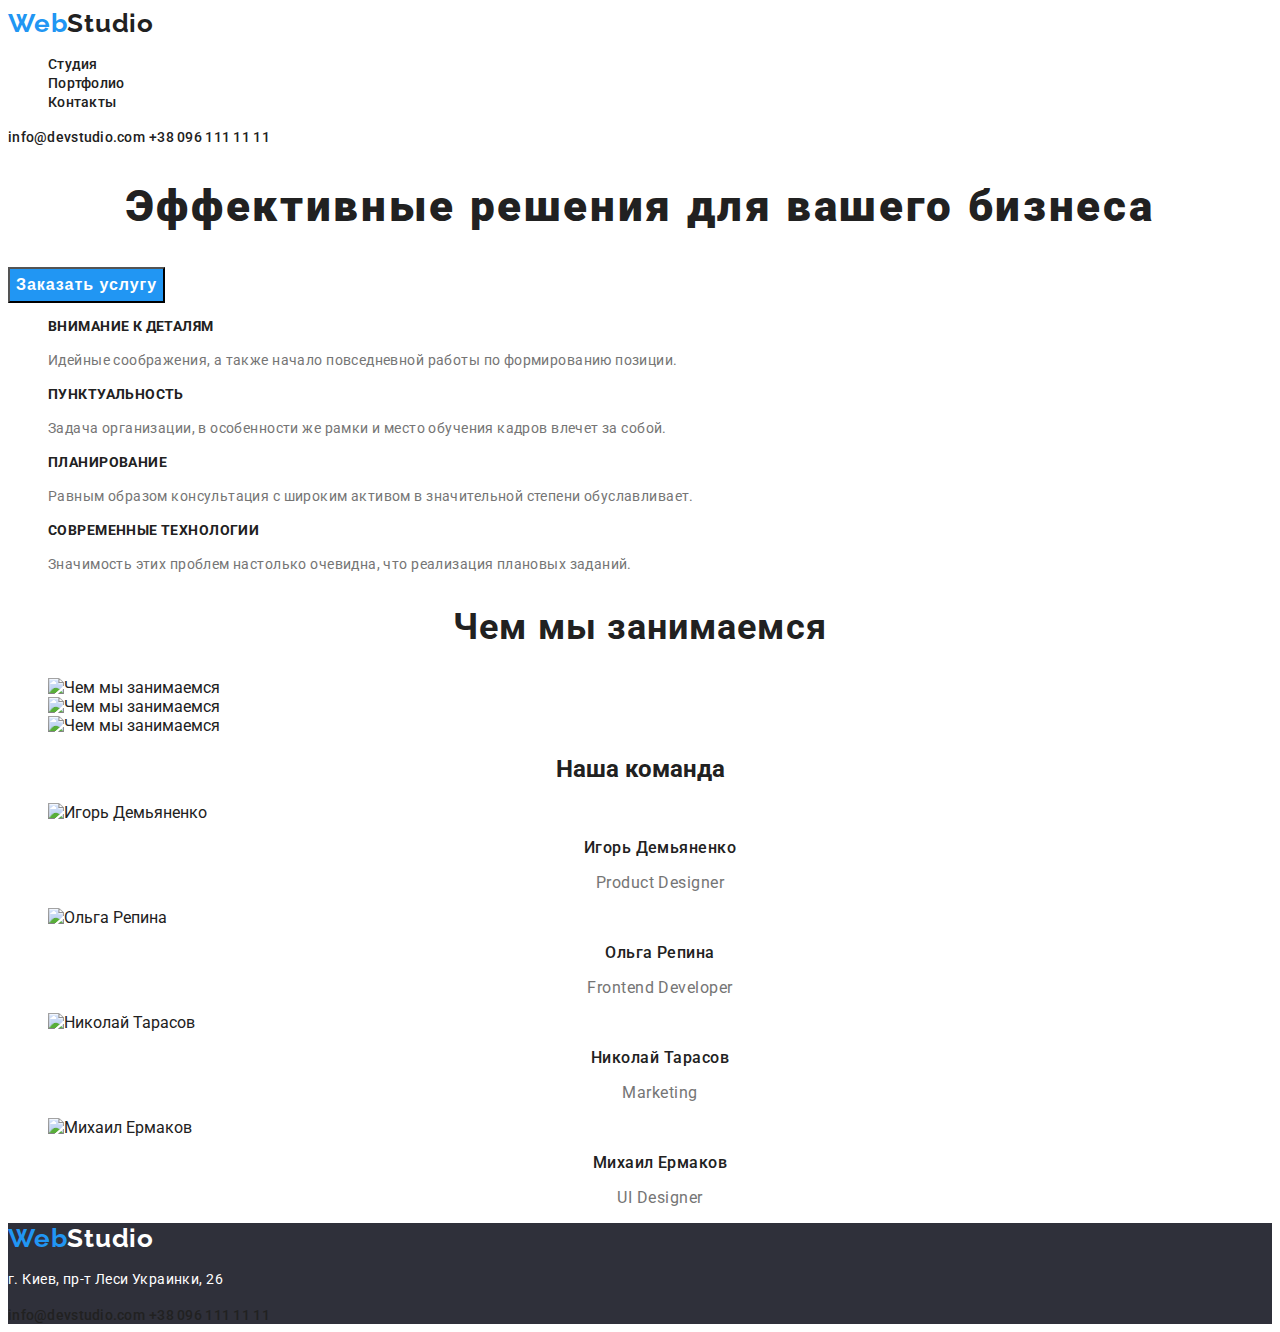
==== index.html @ be6f27e7 "Add CSS for index.html" ====
<!DOCTYPE html>
<html lang="ru">
  <head>
    <meta charset="UTF-8" />
    <meta http-equiv="X-UA-Compatible" content="IE=edge" />
    <meta name="viewport" content="width=device-width, initial-scale=1.0" />
    <link
      href="https://fonts.googleapis.com/css2?family=Raleway:wght@700&family=Roboto:wght@400;500;700;900&display=swap"
      rel="stylesheet"
    />
    <link rel="stylesheet" href="./css/common.css" />
    <link rel="stylesheet" href="./css/main.css" />

    <title>Web Studio</title>
  </head>
  <body>
    <header class="top">
      <a href="#" class="logo"
        ><span class="logo-span">Web</span
        ><span class="logo-span-black">Studio</span>
      </a>
      <nav class="menu">
        <ul class="menu-list">
          <li class="menu-item">
            <a href="#" class="menu-link">Студия</a>
          </li>
          <li class="menu-item">
            <a href="portfolio.html" class="menu-link">Портфолио</a>
          </li>
          <li class="menu-item">
            <a href="#" class="menu-link">Контакты</a>
          </li>
        </ul>
      </nav>
      <div class="contact">
        <a href="mailto:info@devstudio.com" class="contact-link"
          >info@devstudio.com</a
        >
        <a href="tel:+380961111111" class="contact-link">+38 096 111 11 11</a>
      </div>
    </header>

    <main>
      <section class="heading">
        <h1 class="heading-title">Эффективные решения для вашего бизнеса</h1>
        <button type="button" class="button-active">Заказать услугу</button>
      </section>

      <section class="content">
        <ul class="content-list">
          <li class="content-item">
            <h3 class="content-text">Внимание к деталям</h3>
            <p class="content-description">
              Идейные соображения, а также начало повседневной работы по
              формированию позиции.
            </p>
          </li>
          <li class="content-item">
            <h3 class="content-text">Пунктуальность</h3>
            <p class="content-description">
              Задача организации, в особенности же рамки и место обучения кадров
              влечет за собой.
            </p>
          </li>
          <li class="content-item">
            <h3 class="content-text">Планирование</h3>
            <p class="content-description">
              Равным образом консультация с широким активом в значительной
              степени обуславливает.
            </p>
          </li>
          <li class="content-item">
            <h3 class="content-text">Современные технологии</h3>
            <p class="content-description">
              Значимость этих проблем настолько очевидна, что реализация
              плановых заданий.
            </p>
          </li>
        </ul>
      </section>

      <section class="gallery">
        <h2 class="gallery-title">Чем мы занимаемся</h2>
        <ul class="gallery-list">
          <li class="gallery-item">
            <img src="./images/img.jpg" alt="Чем мы занимаемся" width="370" />
          </li>
          <li class="gallery-item">
            <img src="./images/box2.jpg" alt="Чем мы занимаемся" width="370" />
          </li>
          <li class="gallery-item">
            <img src="./images/box3.jpg" alt="Чем мы занимаемся" width="370" />
          </li>
        </ul>
      </section>

      <section class="team">
        <h2 class="team-title">Наша команда</h2>
        <ul class="team-list">
          <li class="team-item">
            <img
              src="./images/team-card-1.jpg"
              alt="Игорь Демьяненко"
              width="270"
            />
            <h3 class="team-name">Игорь Демьяненко</h3>
            <p class="team-description">Product Designer</p>
          </li>
          <li>
            <img
              src="./images/team-card-2.jpg"
              alt="Ольга Репина"
              width="270"
            />

            <h3 class="team-name">Ольга Репина</h3>
            <p class="team-description">Frontend Developer</p>
          </li>
          <li>
            <img
              src="./images/team-card-3.jpg"
              alt="Николай Тарасов"
              width="270"
            />

            <h3 class="team-name">Николай Тарасов</h3>
            <p class="team-description">Marketing</p>
          </li>
          <li>
            <img
              src="./images/team-card-4.jpg"
              alt="Михаил Ермаков"
              width="270"
            />

            <h3 class="team-name">Михаил Ермаков</h3>
            <p class="team-description">UI Designer</p>
          </li>
        </ul>
      </section>
    </main>

    <footer class="bottom">
      <a href="#" class="logo"
        ><span class="logo-span">Web</span
        ><span class="logo-span-white">Studio</span></a
      >
      <address>
        <p class="bottom-text">г. Киев, пр-т Леси Украинки, 26</p>
        <a href="mailto:info@devstudio.com" class="contact-link"
          >info@devstudio.com</a
        >
        <a href="tel:+380961111111" class="contact-link">+38 096 111 11 11</a>
      </address>
    </footer>
  </body>
</html>
---- css/common.css ----
/* BASE STYLES */

:root {
  --primary-text-color: #212121;
  --secondary-text-color: #757575;
  --title-text-color: #ffffff;
  --accent-color: #2196f3;
  --primary-white-color: #ffffff;
}

body {
  background-color: var(--primary-white-color);
  color: var(--primary-text-color);
  font-family: Roboto, sans-serif;
}

/* LOGO  */

.logo {
  font-family: Raleway;
  font-weight: 700;
  font-size: 26px;
  line-height: 1.17;
  font-style: normal;
  letter-spacing: 0.03em;
  color: var(--primary-text-color);
  text-decoration: none;
}

.logo-span {
  color: var(--accent-color);
}

.logo-span-black {
  color: var(--primary-text-color);
}

.logo-span-white {
  color: var(--title-text-color);
}

/* HEADER  */

.menu-list {
  list-style: none;
}

.menu-link {
  font-weight: 500;
  font-size: 14px;
  line-height: 1.17;
  font-style: normal;
  letter-spacing: 0.02em;
  color: var(--primary-text-color);
  text-decoration: none;
}

.menu-link:hover,
.menu-link:focus {
  color: var(--accent-color);
}

.contact-link {
  color: var(--secondary-text-color);
  font-style: normal;
  font-weight: 500;
  font-size: 14px;
  line-height: 1.2;
  letter-spacing: 0.02em;
  color: var(--primary-text-color);
  text-decoration: none;
}

.contact-link:hover,
.contact-link:focus {
  color: var(--accent-color);
}

/* FOOTER  */

.bottom {
  background-color: #2f303a;
}

.bottom-text {
  color: var(--title-text-color);
  font-style: normal;
  font-size: 14px;
  line-height: 1.7;
  letter-spacing: 0.03em;
}

/* BUTTON  */

.button-active {
  color: var(--title-text-color);
  background-color: var(--accent-color);
  font-style: normal;
  font-weight: 700;
  font-size: 16px;
  line-height: 1.9;
  letter-spacing: 0.06em;
  cursor: pointer;
}
---- css/main.css ----
.heading-title {
  font-style: normal;
  font-weight: 900;
  font-size: 44px;
  line-height: 1.4;
  letter-spacing: 0.06em;
  text-align: center;
}

.content-item {
  list-style: none;
}

.content-text {
  font-style: normal;
  font-weight: 700;
  font-size: 14px;
  line-height: 1.14;
  letter-spacing: 0.03em;
  text-transform: uppercase;
}

.content-description {
  color: var(--secondary-text-color);
  font-size: 14px;
  line-height: 1.7;
  letter-spacing: 0.03em;
}

.gallery-title {
  font-style: normal;
  font-weight: 700;
  font-size: 36px;
  line-height: 1.17;
  text-align: center;
  letter-spacing: 0.03em;
}

.gallery-item {
  list-style: none;
}

.team-title {
  text-align: center;
}

.team-list {
  list-style: none;
}

.team-name {
  font-style: normal;
  font-weight: 500;
  font-size: 16px;
  line-height: 1.19;
  text-align: center;
  letter-spacing: 0.03em;
}

.team-description {
  color: var(--secondary-text-color);
  font-size: 16px;
  line-height: 1.19;
  text-align: center;
  letter-spacing: 0.03em;
}
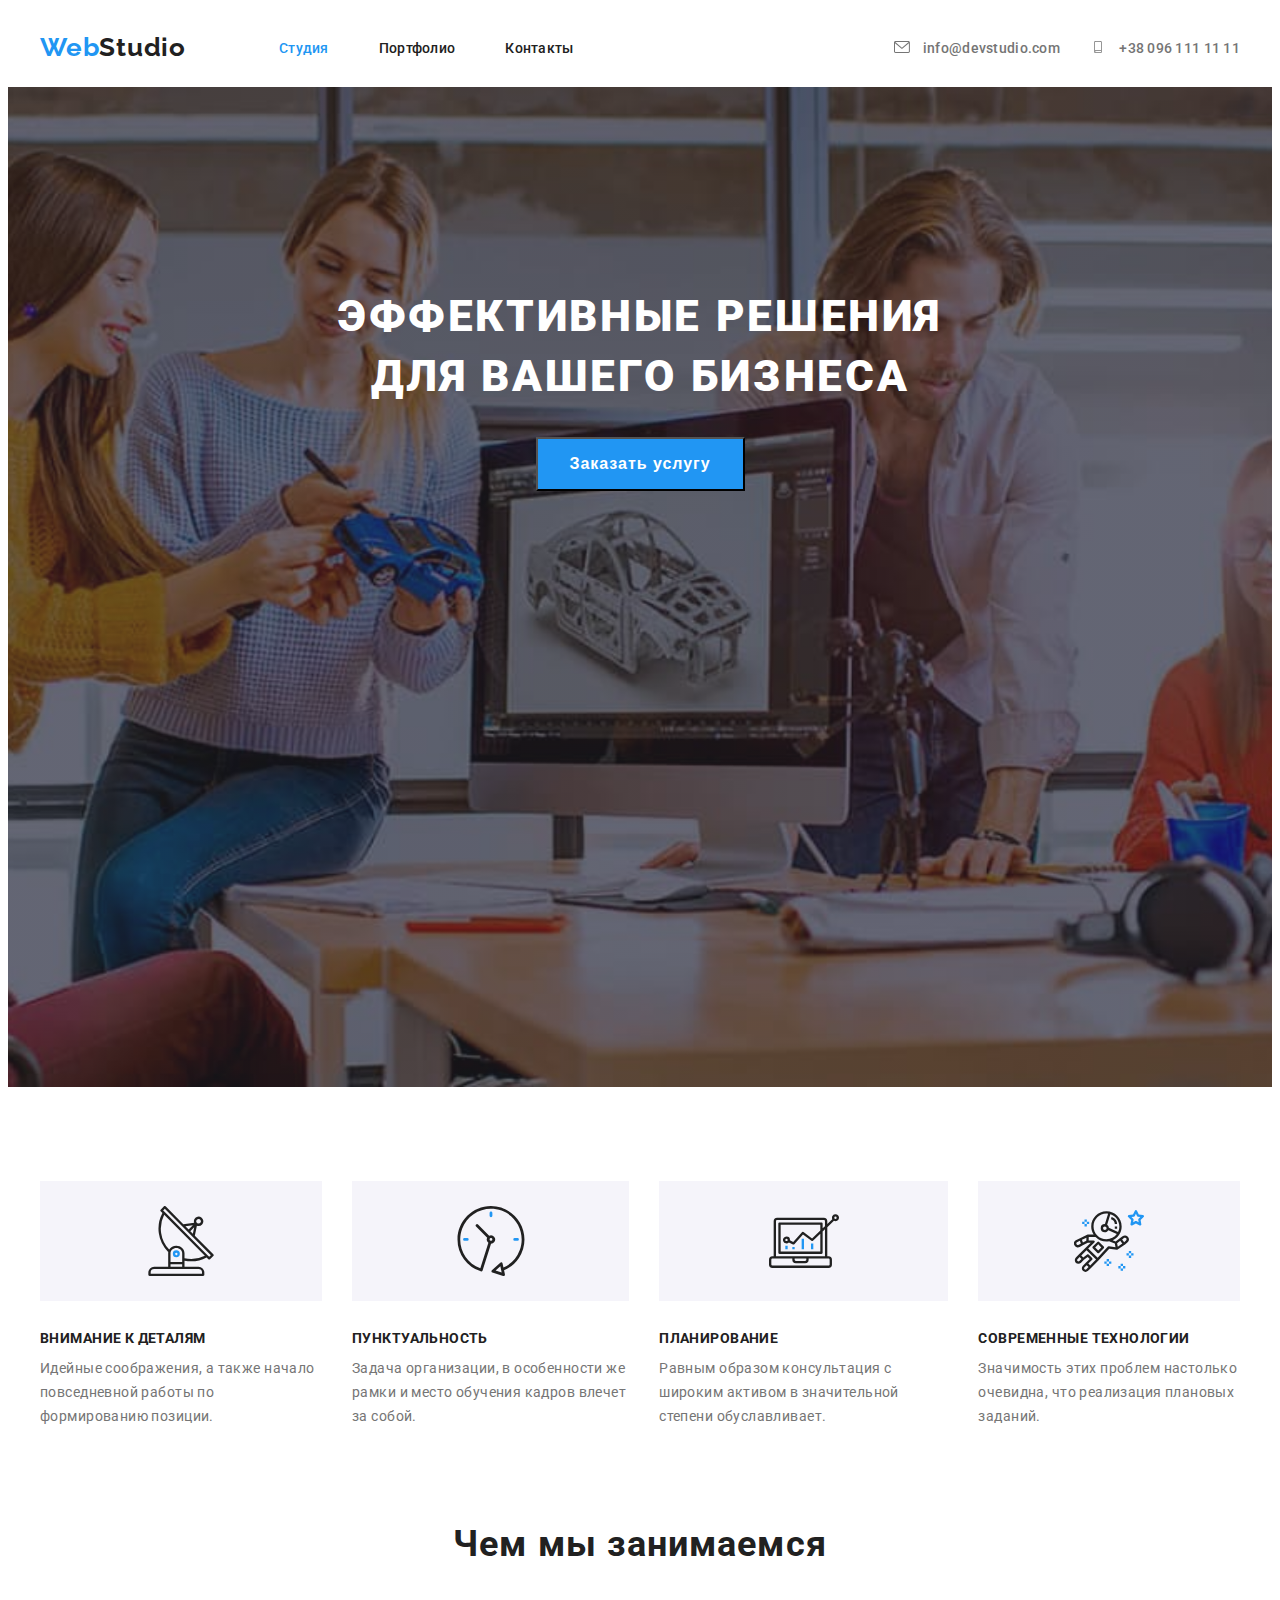
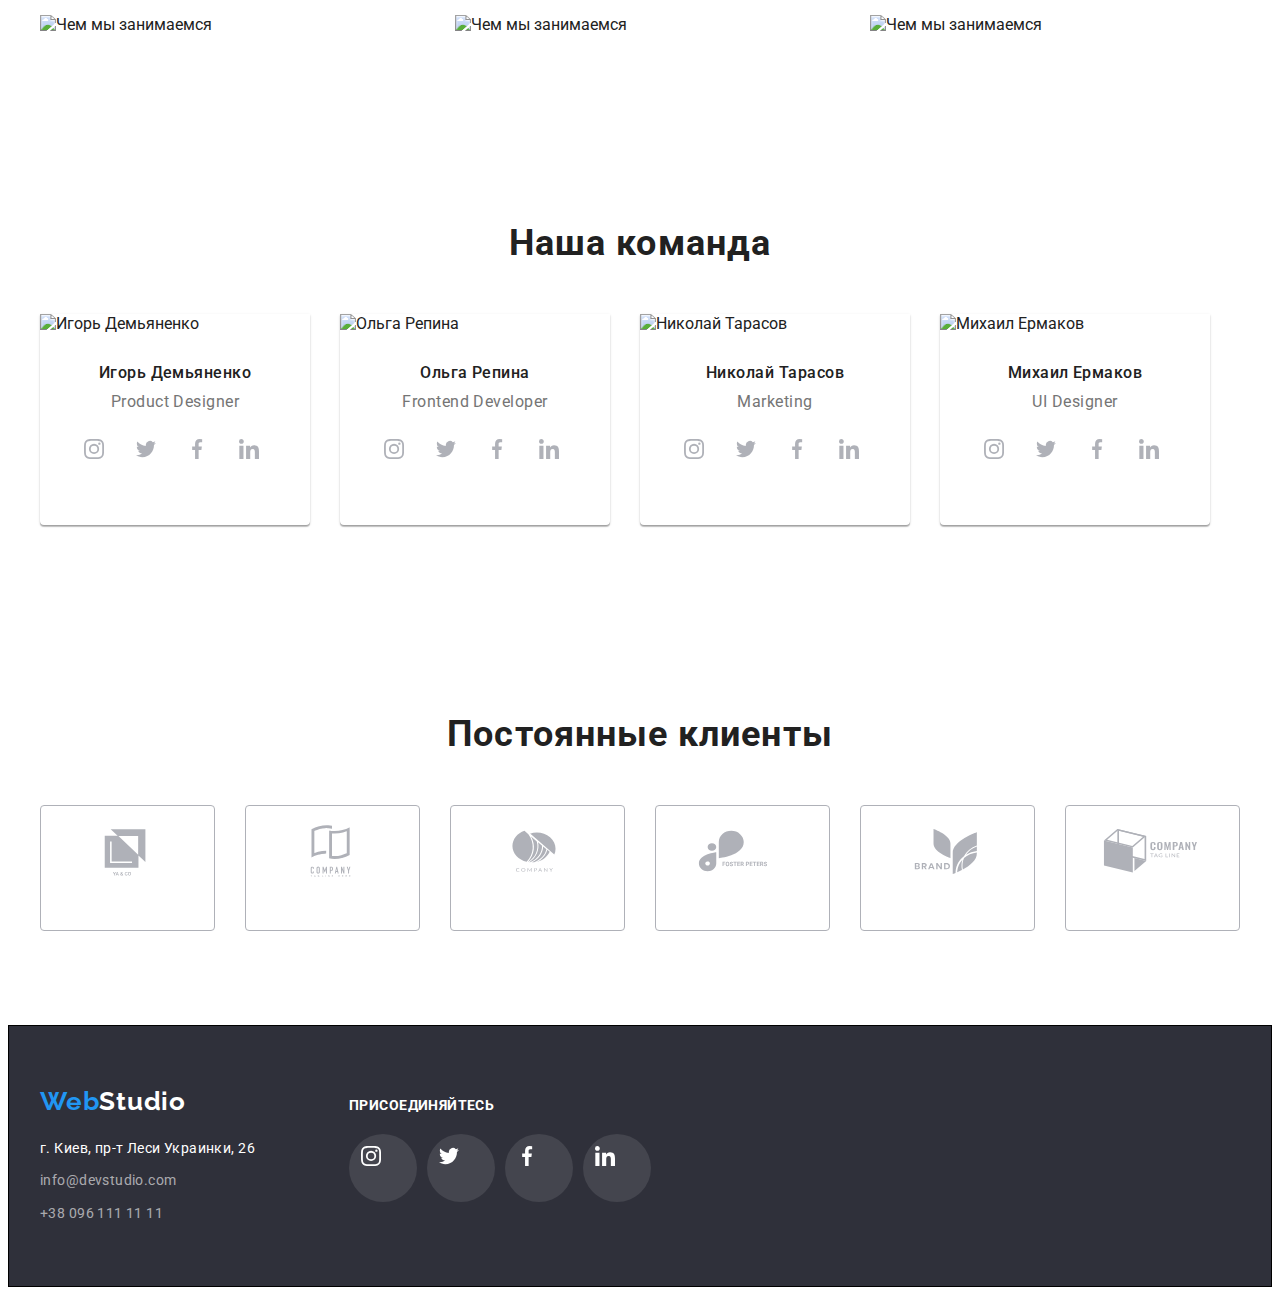
==== commit 7b00940e: "Initial commit" ====
--- a/index.html
+++ b/index.html
@@ -8,6 +8,7 @@
       href="https://fonts.googleapis.com/css2?family=Raleway:wght@700&family=Roboto:wght@400;500;700;900&display=swap"
       rel="stylesheet"
     />
+    <link rel="stylesheet" href="./css/modern-normalize.css" />
     <link rel="stylesheet" href="./css/common.css" />
     <link rel="stylesheet" href="./css/main.css" />
 
@@ -15,143 +16,374 @@
   </head>
   <body>
     <header class="top">
-      <a href="#" class="logo"
-        ><span class="logo-span">Web</span
-        ><span class="logo-span-black">Studio</span>
-      </a>
-      <nav class="menu">
-        <ul class="menu-list">
-          <li class="menu-item">
-            <a href="#" class="menu-link">Студия</a>
-          </li>
-          <li class="menu-item">
-            <a href="portfolio.html" class="menu-link">Портфолио</a>
-          </li>
-          <li class="menu-item">
-            <a href="#" class="menu-link">Контакты</a>
-          </li>
-        </ul>
-      </nav>
-      <div class="contact">
-        <a href="mailto:info@devstudio.com" class="contact-link"
-          >info@devstudio.com</a
-        >
-        <a href="tel:+380961111111" class="contact-link">+38 096 111 11 11</a>
+      <div class="container">
+        <div class="info">
+          <div class="top-info">
+            <a href="index.html" class="logo"
+              ><span class="logo-span">Web</span
+              ><span class="logo-span-black">Studio</span>
+            </a>
+            <nav class="menu">
+              <ul class="menu-list">
+                <li class="menu-item">
+                  <a href="index.html" class="menu-link-active text">Студия</a>
+                </li>
+                <li class="menu-item">
+                  <a href="portfolio.html" class="menu-link text">Портфолио</a>
+                </li>
+                <li class="menu-item">
+                  <a href="#" class="menu-link text">Контакты</a>
+                </li>
+              </ul>
+            </nav>
+          </div>
+          <div class="contact">
+            <ul class="contact-icon-list">
+              <li class="contact-icon-item">
+                <a href="mailto:info@devstudio.com" class="link text">
+                  <svg class="contact-icon" width="16" height="12">
+                    <use href="./images/sprite.svg#icon-mail" />
+                  </svg>
+                  info@devstudio.com</a
+                >
+              </li>
+
+              <li class="contact-icon-item">
+                <a href="tel:+380961111111" class="link text">
+                  <svg class="contact-icon" width="16" height="12">
+                    <use href="./images/sprite.svg#icon-smartphone" />
+                  </svg>
+                  +38 096 111 11 11
+                </a>
+              </li>
+            </ul>
+          </div>
+        </div>
       </div>
     </header>
 
     <main>
       <section class="heading">
-        <h1 class="heading-title">Эффективные решения для вашего бизнеса</h1>
-        <button type="button" class="button-active">Заказать услугу</button>
+        <div class="container">
+          <h1 class="heading-title">Эффективные решения для вашего бизнеса</h1>
+          <button type="button" class="button-active">Заказать услугу</button>
+        </div>
       </section>
 
       <section class="content">
-        <ul class="content-list">
-          <li class="content-item">
-            <h3 class="content-text">Внимание к деталям</h3>
-            <p class="content-description">
-              Идейные соображения, а также начало повседневной работы по
-              формированию позиции.
-            </p>
-          </li>
-          <li class="content-item">
-            <h3 class="content-text">Пунктуальность</h3>
-            <p class="content-description">
-              Задача организации, в особенности же рамки и место обучения кадров
-              влечет за собой.
-            </p>
-          </li>
-          <li class="content-item">
-            <h3 class="content-text">Планирование</h3>
-            <p class="content-description">
-              Равным образом консультация с широким активом в значительной
-              степени обуславливает.
-            </p>
-          </li>
-          <li class="content-item">
-            <h3 class="content-text">Современные технологии</h3>
-            <p class="content-description">
-              Значимость этих проблем настолько очевидна, что реализация
-              плановых заданий.
-            </p>
-          </li>
-        </ul>
-      </section>
-
-      <section class="gallery">
-        <h2 class="gallery-title">Чем мы занимаемся</h2>
-        <ul class="gallery-list">
-          <li class="gallery-item">
-            <img src="./images/img.jpg" alt="Чем мы занимаемся" width="370" />
-          </li>
-          <li class="gallery-item">
-            <img src="./images/box2.jpg" alt="Чем мы занимаемся" width="370" />
-          </li>
-          <li class="gallery-item">
-            <img src="./images/box3.jpg" alt="Чем мы занимаемся" width="370" />
-          </li>
-        </ul>
-      </section>
-
-      <section class="team">
-        <h2 class="team-title">Наша команда</h2>
-        <ul class="team-list">
-          <li class="team-item">
-            <img
-              src="./images/team-card-1.jpg"
-              alt="Игорь Демьяненко"
-              width="270"
-            />
-            <h3 class="team-name">Игорь Демьяненко</h3>
-            <p class="team-description">Product Designer</p>
-          </li>
-          <li>
-            <img
-              src="./images/team-card-2.jpg"
-              alt="Ольга Репина"
-              width="270"
-            />
-
-            <h3 class="team-name">Ольга Репина</h3>
-            <p class="team-description">Frontend Developer</p>
-          </li>
-          <li>
-            <img
-              src="./images/team-card-3.jpg"
-              alt="Николай Тарасов"
-              width="270"
-            />
-
-            <h3 class="team-name">Николай Тарасов</h3>
-            <p class="team-description">Marketing</p>
-          </li>
-          <li>
-            <img
-              src="./images/team-card-4.jpg"
-              alt="Михаил Ермаков"
-              width="270"
-            />
-
-            <h3 class="team-name">Михаил Ермаков</h3>
-            <p class="team-description">UI Designer</p>
-          </li>
-        </ul>
+        <div class="container">
+          <ul class="content-list">
+            <li class="content-item content-icon">
+              <h3 class="content-text">Внимание к деталям</h3>
+              <p class="content-description">
+                Идейные соображения, а также начало повседневной работы по
+                формированию позиции.
+              </p>
+            </li>
+            <li class="content-item content-icon">
+              <h3 class="content-text">Пунктуальность</h3>
+              <p class="content-description">
+                Задача организации, в особенности же рамки и место обучения
+                кадров влечет за собой.
+              </p>
+            </li>
+            <li class="content-item content-icon">
+              <h3 class="content-text">Планирование</h3>
+              <p class="content-description">
+                Равным образом консультация с широким активом в значительной
+                степени обуславливает.
+              </p>
+            </li>
+            <li class="content-item content-icon">
+              <h3 class="content-text">Современные технологии</h3>
+              <p class="content-description">
+                Значимость этих проблем настолько очевидна, что реализация
+                плановых заданий.
+              </p>
+            </li>
+          </ul>
+        </div>
+      </section>
+
+      <section class="gallery section">
+        <div class="container">
+          <h2 class="gallery-title title">Чем мы занимаемся</h2>
+          <ul class="gallery-list">
+            <li class="gallery-item">
+              <img src="./images/img.jpg" alt="Чем мы занимаемся" width="370" />
+            </li>
+            <li class="gallery-item">
+              <img
+                src="./images/box2.jpg"
+                alt="Чем мы занимаемся"
+                width="370"
+              />
+            </li>
+            <li class="gallery-item">
+              <img
+                src="./images/box3.jpg"
+                alt="Чем мы занимаемся"
+                width="370"
+              />
+            </li>
+          </ul>
+        </div>
+      </section>
+
+      <section class="team section">
+        <div class="container">
+          <h2 class="team-title title">Наша команда</h2>
+          <div class="team-cards">
+            <div class="team-card">
+              <img
+                src="./images/team-card-1.jpg"
+                alt="Игорь Демьяненко"
+                width="270"
+              />
+              <div class="team-text">
+                <h3 class="team-name">Игорь Демьяненко</h3>
+                <p class="team-description">Product Designer</p>
+              </div>
+              <ul class="list-icon">
+                <li class="item-icon">
+                  <a href="" class="item-link">
+                    <svg class="item-svg">
+                      <use href="./images/sprite.svg#icon-instagram" /></svg
+                  ></a>
+                </li>
+                <li class="item-icon">
+                  <a href="">
+                    <svg class="item-svg">
+                      <use href="./images/sprite.svg#icon-twitter" /></svg
+                  ></a>
+                </li>
+                <li class="item-icon">
+                  <a href="">
+                    <svg class="item-svg">
+                      <use href="./images/sprite.svg#icon-facebook" /></svg
+                  ></a>
+                </li>
+                <li class="item-icon">
+                  <a href="">
+                    <svg class="item-svg">
+                      <use href="./images/sprite.svg#icon-linkedin" /></svg
+                  ></a>
+                </li>
+              </ul>
+            </div>
+            <div class="team-card">
+              <img
+                src="./images/team-card-2.jpg"
+                alt="Ольга Репина"
+                width="270"
+              />
+              <div class="team-text">
+                <h3 class="team-name">Ольга Репина</h3>
+                <p class="team-description">Frontend Developer</p>
+              </div>
+              <ul class="list-icon">
+                <li class="item-icon">
+                  <a href="">
+                    <svg class="item-svg">
+                      <use href="./images/sprite.svg#icon-instagram" /></svg
+                  ></a>
+                </li>
+                <li class="item-icon">
+                  <a href="">
+                    <svg class="item-svg">
+                      <use href="./images/sprite.svg#icon-twitter" /></svg
+                  ></a>
+                </li>
+                <li class="item-icon">
+                  <a href="">
+                    <svg class="item-svg">
+                      <use href="./images/sprite.svg#icon-facebook" /></svg
+                  ></a>
+                </li>
+                <li class="item-icon">
+                  <a href="">
+                    <svg class="item-svg">
+                      <use href="./images/sprite.svg#icon-linkedin" /></svg
+                  ></a>
+                </li>
+              </ul>
+            </div>
+            <div class="team-card">
+              <img
+                src="./images/team-card-3.jpg"
+                alt="Николай Тарасов"
+                width="270"
+              />
+              <div class="team-text">
+                <h3 class="team-name">Николай Тарасов</h3>
+                <p class="team-description">Marketing</p>
+              </div>
+              <ul class="list-icon">
+                <li class="item-icon">
+                  <a href="">
+                    <svg class="item-svg">
+                      <use href="./images/sprite.svg#icon-instagram" /></svg
+                  ></a>
+                </li>
+                <li class="item-icon">
+                  <a href="">
+                    <svg class="item-svg">
+                      <use href="./images/sprite.svg#icon-twitter" /></svg
+                  ></a>
+                </li>
+                <li class="item-icon">
+                  <a href="">
+                    <svg class="item-svg">
+                      <use href="./images/sprite.svg#icon-facebook" /></svg
+                  ></a>
+                </li>
+                <li class="item-icon">
+                  <a href="">
+                    <svg class="item-svg">
+                      <use href="./images/sprite.svg#icon-linkedin" /></svg
+                  ></a>
+                </li>
+              </ul>
+            </div>
+
+            <div class="team-card">
+              <img
+                src="./images/team-card-4.jpg"
+                alt="Михаил Ермаков"
+                width="270"
+              />
+              <div class="team-text">
+                <h3 class="team-name">Михаил Ермаков</h3>
+                <p class="team-description">UI Designer</p>
+              </div>
+              <ul class="list-icon">
+                <li class="item-icon">
+                  <a href="">
+                    <svg class="item-svg">
+                      <use href="./images/sprite.svg#icon-instagram" /></svg
+                  ></a>
+                </li>
+                <li class="item-icon">
+                  <a href="">
+                    <svg class="item-svg">
+                      <use href="./images/sprite.svg#icon-twitter" /></svg
+                  ></a>
+                </li>
+                <li class="item-icon">
+                  <a href="">
+                    <svg class="item-svg">
+                      <use href="./images/sprite.svg#icon-facebook" /></svg
+                  ></a>
+                </li>
+                <li class="item-icon">
+                  <a href="">
+                    <svg class="item-svg">
+                      <use href="./images/sprite.svg#icon-linkedin" /></svg
+                  ></a>
+                </li>
+              </ul>
+            </div>
+          </div>
+        </div>
+      </section>
+      <section class="clients section">
+        <div class="container">
+          <h2 class="clients-title title">Постоянные клиенты</h2>
+          <ul class="clients-list">
+            <li class="clients-item">
+              <a href="">
+                <svg class="clients-icon">
+                  <use href="./images/sprite.svg#icon-1" /></svg
+              ></a>
+            </li>
+            <li class="clients-item">
+              <a href="">
+                <svg class="clients-icon">
+                  <use href="./images/sprite.svg#icon-2" /></svg
+              ></a>
+            </li>
+            <li class="clients-item">
+              <a href="">
+                <svg class="clients-icon">
+                  <use href="./images/sprite.svg#icon-3" /></svg
+              ></a>
+            </li>
+            <li class="clients-item">
+              <a href="">
+                <svg class="clients-icon">
+                  <use href="./images/sprite.svg#icon-4" /></svg
+              ></a>
+            </li>
+            <li class="clients-item">
+              <a href="">
+                <svg class="clients-icon">
+                  <use href="./images/sprite.svg#icon-5" /></svg
+              ></a>
+            </li>
+            <li class="clients-item">
+              <a href="">
+                <svg class="clients-icon">
+                  <use href="./images/sprite.svg#icon-6" /></svg
+              ></a>
+            </li>
+          </ul>
+        </div>
       </section>
     </main>
 
     <footer class="bottom">
-      <a href="#" class="logo"
-        ><span class="logo-span">Web</span
-        ><span class="logo-span-white">Studio</span></a
-      >
-      <address>
-        <p class="bottom-text">г. Киев, пр-т Леси Украинки, 26</p>
-        <a href="mailto:info@devstudio.com" class="contact-link"
-          >info@devstudio.com</a
-        >
-        <a href="tel:+380961111111" class="contact-link">+38 096 111 11 11</a>
-      </address>
+      <div class="container">
+        <div class="footer-thumb">
+          <div class="footer-left">
+            <a href="index.html" class="logo"
+              ><span class="logo-span">Web</span
+              ><span class="logo-span-white">Studio</span></a
+            >
+            <address>
+              <p class="bottom-text">г. Киев, пр-т Леси Украинки, 26</p>
+              <div class="link-footer">
+                <a
+                  href="mailto:info@devstudio.com"
+                  class="link contact-link-footer"
+                  >info@devstudio.com</a
+                >
+                <a href="tel:+380961111111" class="contact-link-footer"
+                  >+38 096 111 11 11</a
+                >
+              </div>
+            </address>
+          </div>
+          <div class="footer-icon">
+            <p class="footer-invent">присоединяйтесь</p>
+            <ul class="footer-list-icon">
+              <li class="footer-item-icon">
+                <a href="" class="footer-link-icon">
+                  <svg class="footer-icon-svg">
+                    <use href="./images/sprite.svg#icon-instagram" /></svg
+                ></a>
+              </li>
+              <li class="footer-item-icon">
+                <a href="" class="footer-link-icon">
+                  <svg class="footer-icon-svg">
+                    <use href="./images/sprite.svg#icon-twitter" /></svg
+                ></a>
+              </li>
+              <li class="footer-item-icon">
+                <a href="" class="footer-link-icon">
+                  <svg class="footer-icon-svg">
+                    <use href="./images/sprite.svg#icon-facebook" /></svg
+                ></a>
+              </li>
+              <li class="footer-item-icon">
+                <a href="" class="footer-link-icon">
+                  <svg class="footer-icon-svg">
+                    <use href="./images/sprite.svg#icon-linkedin" /></svg
+                ></a>
+              </li>
+            </ul>
+          </div>
+        </div>
+      </div>
     </footer>
   </body>
 </html>
--- a/css/common.css
+++ b/css/common.css
@@ -6,17 +6,74 @@
   --title-text-color: #ffffff;
   --accent-color: #2196f3;
   --primary-white-color: #ffffff;
+  --contact-white-color: rgba(255, 255, 255, 0.6);
+  --border-color: #eee;
+  --border-color-black: #000;
+  --border-color-line: #ececec;
+  --border-color-gray: #afb1b8;
+  --background-white-color: #f5f4fa;
+  --background-black-color: #2f303a;
+}
+h1,
+h2,
+h3,
+p,
+ul {
+  margin: 0;
+  padding: 0;
 }
 
 body {
   background-color: var(--primary-white-color);
   color: var(--primary-text-color);
   font-family: Roboto, sans-serif;
-}
-
+  box-sizing: inherit;
+}
+.container {
+  width: 1200px;
+  margin: 0 auto;
+  padding-left: 15px;
+  padding-right: 15px;
+}
+.title {
+  margin-bottom: 50px;
+  font-style: normal;
+  font-weight: 700;
+  font-size: 36px;
+  line-height: 1.17;
+  text-align: center;
+  letter-spacing: 0.03em;
+}
+.section {
+  padding-top: 94px;
+  padding-bottom: 94px;
+}
+.text {
+  font-weight: 500;
+  font-size: 14px;
+  line-height: 1.17;
+  font-style: normal;
+  letter-spacing: 0.02em;
+  text-decoration: none;
+}
 /* LOGO  */
+.top {
+  padding-top: 24px;
+  padding-bottom: 25px;
+}
+.info {
+  display: flex;
+  justify-content: space-between;
+
+  align-items: center;
+}
+.top-info {
+  display: flex;
+  align-items: center;
+}
 
 .logo {
+  margin-right: 93px;
   font-family: Raleway;
   font-weight: 700;
   font-size: 26px;
@@ -43,43 +100,56 @@
 
 .menu-list {
   list-style: none;
+  display: flex;
 }
 
 .menu-link {
-  font-weight: 500;
-  font-size: 14px;
-  line-height: 1.17;
-  font-style: normal;
-  letter-spacing: 0.02em;
-  color: var(--primary-text-color);
-  text-decoration: none;
+  color: var(--primary-text-color);
 }
 
 .menu-link:hover,
 .menu-link:focus {
   color: var(--accent-color);
 }
-
-.contact-link {
+.menu-link-active {
+  color: var(--accent-color);
+}
+.menu-item:not(:last-child) {
+  margin-right: 50px;
+}
+
+.link {
   color: var(--secondary-text-color);
-  font-style: normal;
-  font-weight: 500;
-  font-size: 14px;
-  line-height: 1.2;
-  letter-spacing: 0.02em;
-  color: var(--primary-text-color);
-  text-decoration: none;
-}
-
-.contact-link:hover,
-.contact-link:focus {
-  color: var(--accent-color);
+}
+
+.link:hover,
+.link:focus {
+  color: var(--accent-color);
+}
+
+.contact-icon-list {
+  list-style: none;
+  display: flex;
+}
+.contact-icon-item:not(:last-child) {
+  margin-right: 30px;
+}
+.contact-icon {
+  fill: var(--secondary-text-color);
+  margin-right: 10px;
+}
+.contact-icon-item:hover .contact-icon,
+.contact-icon-item:focus .contact-icon {
+  fill: var(--accent-color);
 }
 
 /* FOOTER  */
 
 .bottom {
-  background-color: #2f303a;
+  padding-top: 60px;
+  padding-bottom: 60px;
+  background-color: var(--background-black-color);
+  border: 1px solid var(--border-color-black);
 }
 
 .bottom-text {
@@ -88,8 +158,68 @@
   font-size: 14px;
   line-height: 1.7;
   letter-spacing: 0.03em;
-}
-
+  margin-top: 20px;
+}
+.link-footer {
+  display: flex;
+  flex-direction: column;
+}
+.contact-link-footer {
+  margin-top: 9px;
+  display: block;
+  font-style: normal;
+  font-weight: 400;
+  font-size: 14px;
+  line-height: 1.7;
+  text-decoration: none;
+  color: var(--contact-white-color);
+  letter-spacing: 0.03em;
+}
+.footer-thumb {
+  display: flex;
+  align-items: baseline;
+}
+.footer-list-icon {
+  list-style: none;
+  display: flex;
+  justify-content: center;
+}
+.footer-item-icon {
+  width: 44px;
+  height: 44px;
+  padding: 12px;
+  background-color: rgba(255, 255, 255, 0.1);
+  border-radius: 50%;
+}
+.footer-item-icon:hover,
+.footer-item-icon:focus {
+  background-color: var(--accent-color);
+}
+.footer-item-icon:not(:last-child) {
+  margin-right: 10px;
+}
+.footer-icon-svg {
+  height: 20px;
+  width: 20px;
+  fill: var(--primary-white-color);
+}
+.footer-link-icon {
+  fill: var(--primary-white-color);
+}
+.footer-left {
+  margin-right: 70px;
+}
+
+.footer-invent {
+  margin-bottom: 20px;
+  font-style: normal;
+  font-weight: 700;
+  font-size: 14px;
+  line-height: 1.14;
+  letter-spacing: 0.03em;
+  text-transform: uppercase;
+  color: var(--primary-white-color);
+}
 /* BUTTON  */
 
 .button-active {
@@ -101,4 +231,6 @@
   line-height: 1.9;
   letter-spacing: 0.06em;
   cursor: pointer;
-}
+  margin-top: 30px;
+  padding: 10px 32px;
+}
--- a/css/main.css
+++ b/css/main.css
@@ -1,17 +1,70 @@
+.heading {
+  text-align: center;
+  padding-top: 200px;
+  padding-bottom: 200px;
+
+  background-image: linear-gradient(
+      to right,
+      rgba(47, 48, 58, 0.4),
+      rgba(47, 48, 58, 0.4)
+    ),
+    url(../images/header.jpg);
+
+  max-width: 1600px;
+  height: 600px;
+  background-size: cover;
+  background-repeat: no-repeat;
+  background-position: center;
+}
 .heading-title {
+  margin: 0 auto;
+  width: 696px;
   font-style: normal;
   font-weight: 900;
   font-size: 44px;
-  line-height: 1.4;
+  line-height: 1.36;
   letter-spacing: 0.06em;
-  text-align: center;
+  text-transform: uppercase;
+  color: var(--title-text-color);
 }
-
+.content {
+  padding-top: 94px;
+}
+.content-list {
+  display: flex;
+  justify-content: space-between;
+}
 .content-item {
   list-style: none;
 }
+.content-item:before {
+  display: block;
+  content: "";
+  height: 120px;
+  background-color: var(--background-white-color);
+  background-position: center;
+  background-size: 70px 70px;
+  background-repeat: no-repeat;
+}
+.content-item:nth-child(1):before {
+  background-image: url(../images/antenna\ .svg);
+}
+.content-item:nth-child(2):before {
+  background-image: url(../images/clock\ .svg);
+}
+.content-item:nth-child(3):before {
+  background-image: url(../images/diagram\ .svg);
+}
+.content-item:nth-child(4):before {
+  background-image: url(../images/astronaut.svg);
+}
+.content-item:not(:last-child) {
+  margin-right: 30px;
+}
 
 .content-text {
+  margin-top: 30px;
+  padding-bottom: 10px;
   font-style: normal;
   font-weight: 700;
   font-size: 14px;
@@ -27,28 +80,43 @@
   letter-spacing: 0.03em;
 }
 
-.gallery-title {
-  font-style: normal;
-  font-weight: 700;
-  font-size: 36px;
-  line-height: 1.17;
-  text-align: center;
-  letter-spacing: 0.03em;
+.gallery-list {
+  display: flex;
+  justify-content: space-between;
 }
-
 .gallery-item {
   list-style: none;
 }
-
-.team-title {
-  text-align: center;
+.gallery-item > img {
+  display: block;
+}
+.gallery-item:not(:last-child) {
+  margin-right: 30px;
 }
 
 .team-list {
   list-style: none;
+  display: flex;
+  justify-content: space-between;
 }
-
+.team-cards {
+  display: flex;
+}
+.team-card {
+  width: 270px;
+  margin-right: 30px;
+  box-shadow: 0px 1px 3px rgba(0, 0, 0, 0.12), 0px 1px 1px rgba(0, 0, 0, 0.14),
+    0px 2px 1px rgba(0, 0, 0, 0.2);
+  border-radius: 0px 0px 4px 4px;
+}
+.team-card:last-child {
+  margin-right: 0;
+}
+.team-text {
+  padding-top: 30px;
+}
 .team-name {
+  margin-bottom: 10px;
   font-style: normal;
   font-weight: 500;
   font-size: 16px;
@@ -64,3 +132,65 @@
   text-align: center;
   letter-spacing: 0.03em;
 }
+
+.list-icon {
+  list-style: none;
+  display: flex;
+  justify-content: space-between;
+  width: 206px;
+  margin: 16px 32px 30px;
+}
+
+.item-icon {
+  width: 44px;
+  height: 44px;
+  padding: 12px;
+}
+
+.item-icon:hover,
+.item-icon:focus {
+  background-color: var(--accent-color);
+  border-radius: 50px;
+}
+.item-svg {
+  height: 20px;
+  width: 20px;
+  fill: var(--border-color-gray);
+}
+.item-link {
+  display: inline-block;
+}
+.item-icon:hover .item-svg,
+.item-icon:focus .item-svg {
+  fill: var(--primary-white-color);
+}
+
+.clients-list {
+  list-style: none;
+  display: flex;
+  justify-content: center;
+}
+.clients-item {
+  width: 170px;
+  height: 92px;
+  border: 1px solid var(--border-color-gray);
+  border-radius: 4px;
+  padding: 16px 32px;
+}
+.clients-item:hover,
+.clients-item:focus {
+  border: 1px solid var(--accent-color);
+}
+
+.clients-item:hover .clients-icon,
+.clients-item:focus .clients-icon {
+  fill: var(--accent-color);
+}
+.clients-item:not(:last-child) {
+  margin-right: 30px;
+}
+.clients-icon {
+  width: 106px;
+  height: 60px;
+  fill: var(--border-color-gray);
+}
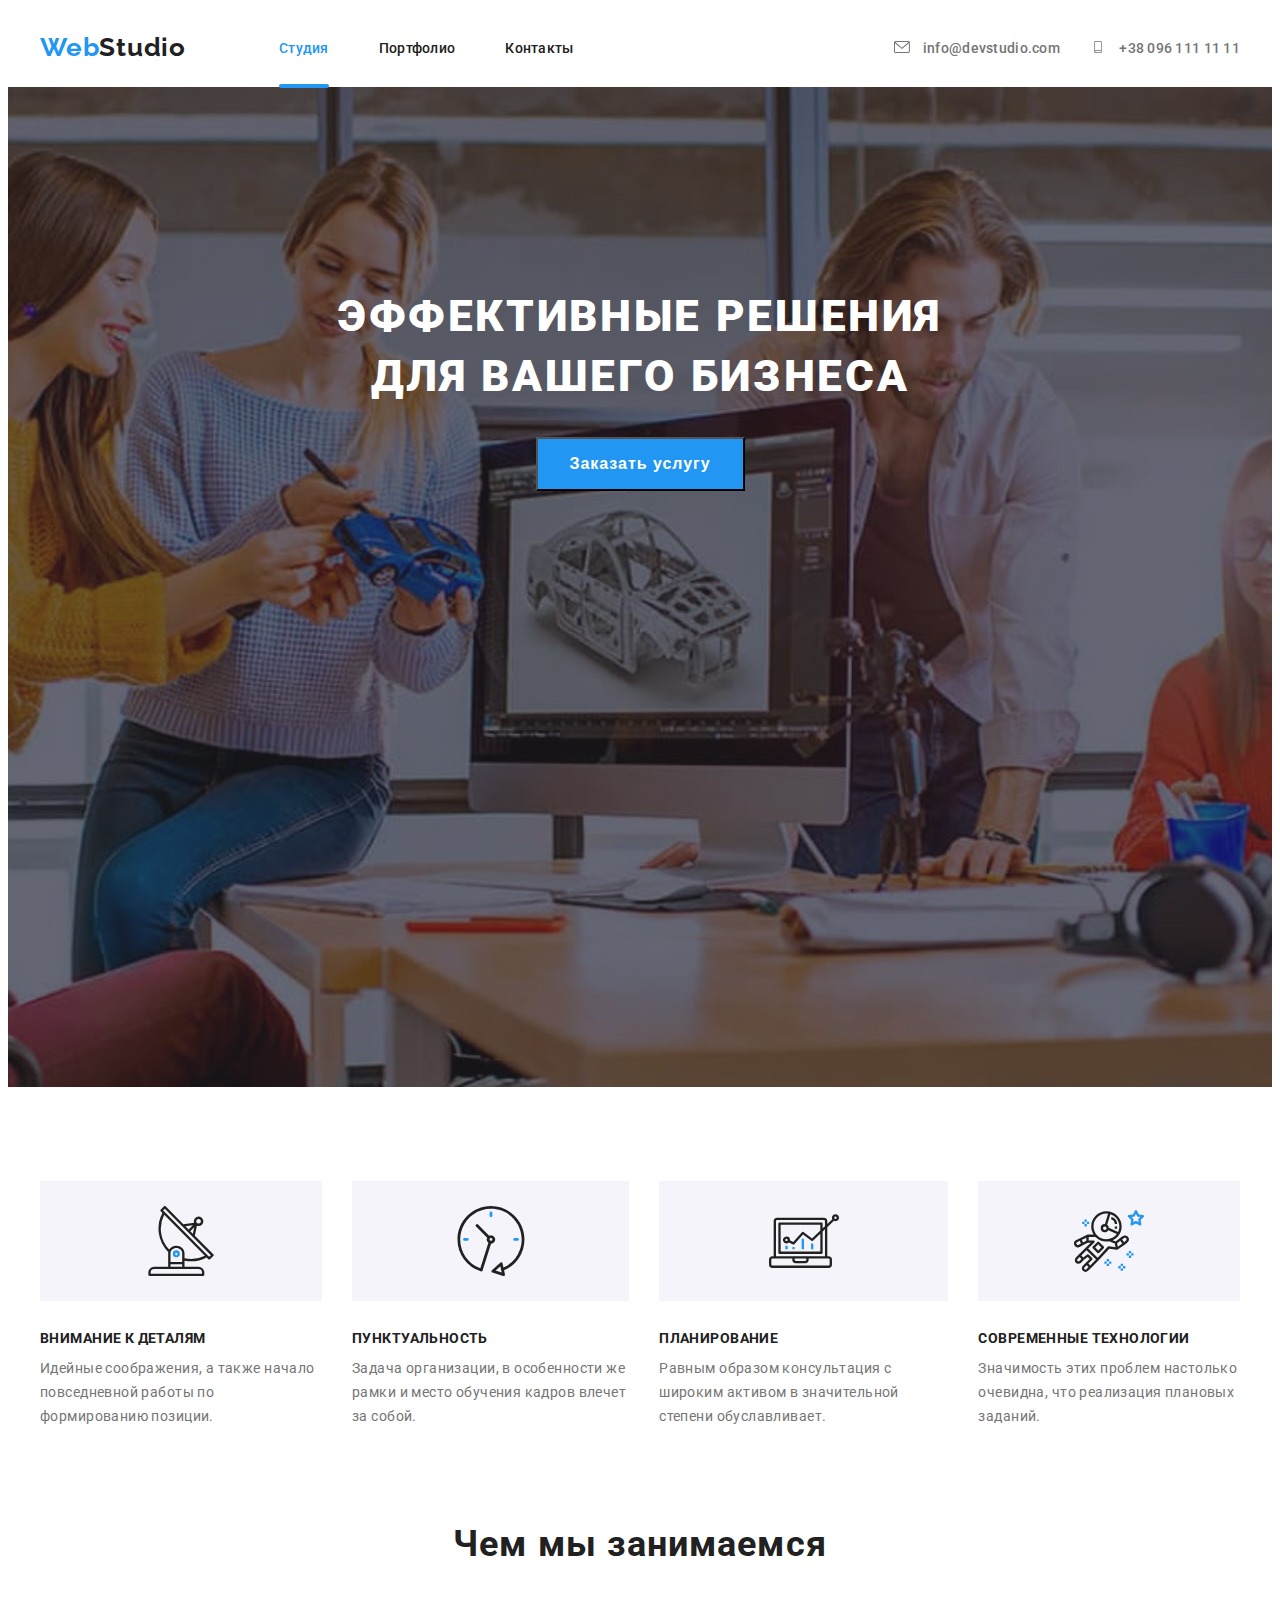
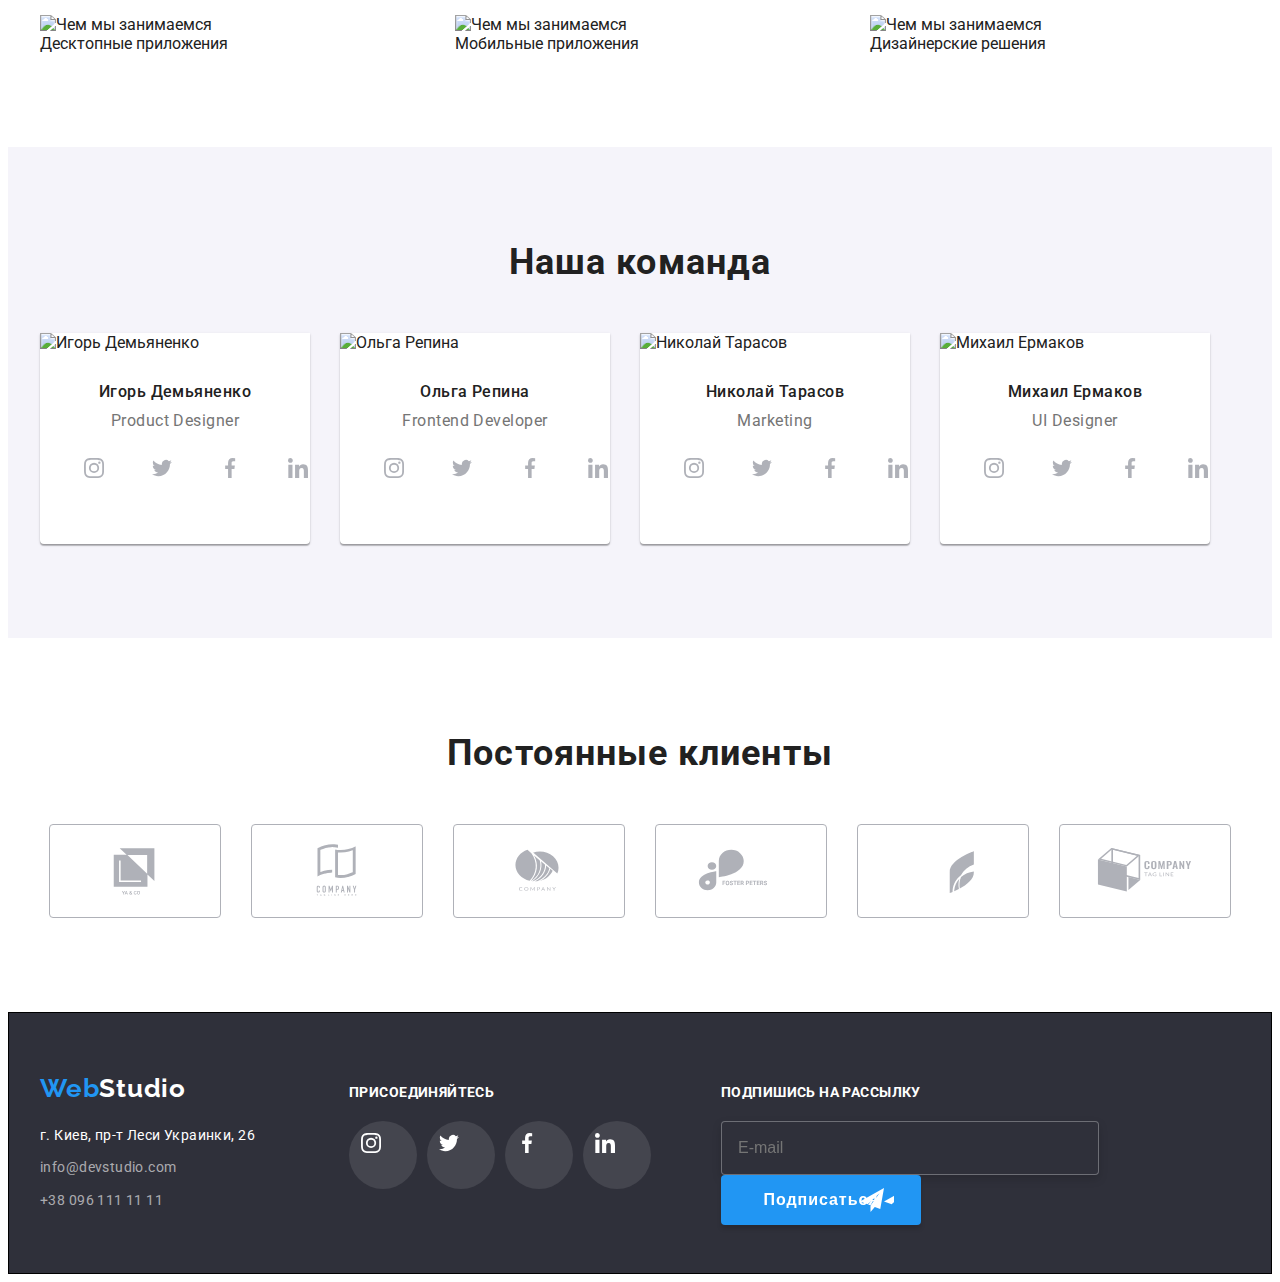
==== commit dbc561d2: "Form" ====
--- a/index.html
+++ b/index.html
@@ -26,7 +26,7 @@
             <nav class="menu">
               <ul class="menu-list">
                 <li class="menu-item">
-                  <a href="index.html" class="menu-link-active text">Студия</a>
+                  <a href="index.html" class="menu-link active text">Студия</a>
                 </li>
                 <li class="menu-item">
                   <a href="portfolio.html" class="menu-link text">Портфолио</a>
@@ -40,7 +40,10 @@
           <div class="contact">
             <ul class="contact-icon-list">
               <li class="contact-icon-item">
-                <a href="mailto:info@devstudio.com" class="link text">
+                <a
+                  href="mailto:info@devstudio.com"
+                  class="contact-icon-link text"
+                >
                   <svg class="contact-icon" width="16" height="12">
                     <use href="./images/sprite.svg#icon-mail" />
                   </svg>
@@ -49,7 +52,7 @@
               </li>
 
               <li class="contact-icon-item">
-                <a href="tel:+380961111111" class="link text">
+                <a href="tel:+380961111111" class="contact-icon-link text">
                   <svg class="contact-icon" width="16" height="12">
                     <use href="./images/sprite.svg#icon-smartphone" />
                   </svg>
@@ -66,7 +69,86 @@
       <section class="heading">
         <div class="container">
           <h1 class="heading-title">Эффективные решения для вашего бизнеса</h1>
-          <button type="button" class="button-active">Заказать услугу</button>
+          <button
+            type="button"
+            class="button-active btn-is-hidden"
+            data-modal-open
+          >
+            Заказать услугу
+          </button>
+          <div class="backdrop is-hidden" data-modal>
+            <div class="modal">
+              <p class="modal-title">Оставьте свои данные, мы вам перезвоним</p>
+              <form action="#" class="modal-form">
+                <div class="modal-field">
+                  <label class="modal-label" for="user-name">Имя</label>
+                  <span class="input-wrap">
+                    <input
+                      class="modal-input"
+                      type="text"
+                      name="user-name"
+                      id="user-name"
+                  /></span>
+                  <svg class="modal-input-icon" width="18" height="18">
+                    <use href="./images/sprite.svg#icon-man"></use>
+                  </svg>
+                </div>
+                <div class="modal-field">
+                  <label for="user-tel" class="modal-label">Телефон</label>
+                  <span class="input-wrap">
+                    <input
+                      class="modal-input"
+                      type="tel"
+                      name="user-tel"
+                      id="user-tel"
+                  /></span>
+                  <svg class="modal-input-icon" width="18" height="18">
+                    <use href="./images/sprite.svg#icon-phone"></use>
+                  </svg>
+                </div>
+                <div class="modal-field">
+                  <label for="user-mail" class="modal-label">Почта</label>
+                  <span class="input-wrap">
+                    <input
+                      class="modal-input"
+                      type="mail"
+                      name="user-mail"
+                      id="user-mail"
+                  /></span>
+                  <svg class="modal-input-icon" width="18" height="18">
+                    <use href="./images/sprite.svg#icon-mail"></use>
+                  </svg>
+                </div>
+                <div class="modal-field">
+                  <label for="user-comment" class="modal-label"
+                    >Комментарий</label
+                  >
+                  <textarea
+                    name="user-comment"
+                    id="user-comment"
+                    class="modal-text"
+                    placeholder="Введите текст"
+                  ></textarea>
+                </div>
+                <div class="modal-field">
+                  <input
+                    class="input-check"
+                    type="checkbox"
+                    name="policy"
+                    value="yes"
+                    id="input-check"
+                  />
+                  <label for="input-check" class="check-text">
+                    <span></span>Соглашаюсь с рассылкой и принимаю
+                    <a href="#" class="check-link"> Условия договора</a></label
+                  >
+                </div>
+
+                <button class="modal-form-btn" type="submit">Отправить</button>
+              </form>
+              <button type="reset" class="modal-btn" data-modal-close></button>
+            </div>
+          </div>
         </div>
       </section>
 
@@ -111,6 +193,9 @@
           <ul class="gallery-list">
             <li class="gallery-item">
               <img src="./images/img.jpg" alt="Чем мы занимаемся" width="370" />
+              <div class="gallery-text">
+                <p class="gallery-description">Десктопные приложения</p>
+              </div>
             </li>
             <li class="gallery-item">
               <img
@@ -118,6 +203,9 @@
                 alt="Чем мы занимаемся"
                 width="370"
               />
+              <div class="gallery-text">
+                <p class="gallery-description">Мобильные приложения</p>
+              </div>
             </li>
             <li class="gallery-item">
               <img
@@ -125,6 +213,9 @@
                 alt="Чем мы занимаемся"
                 width="370"
               />
+              <div class="gallery-text">
+                <p class="gallery-description">Дизайнерские решения</p>
+              </div>
             </li>
           </ul>
         </div>
@@ -152,19 +243,19 @@
                   ></a>
                 </li>
                 <li class="item-icon">
-                  <a href="">
+                  <a href="" class="item-link">
                     <svg class="item-svg">
                       <use href="./images/sprite.svg#icon-twitter" /></svg
                   ></a>
                 </li>
                 <li class="item-icon">
-                  <a href="">
+                  <a href="" class="item-link">
                     <svg class="item-svg">
                       <use href="./images/sprite.svg#icon-facebook" /></svg
                   ></a>
                 </li>
                 <li class="item-icon">
-                  <a href="">
+                  <a href="" class="item-link">
                     <svg class="item-svg">
                       <use href="./images/sprite.svg#icon-linkedin" /></svg
                   ></a>
@@ -183,25 +274,25 @@
               </div>
               <ul class="list-icon">
                 <li class="item-icon">
-                  <a href="">
+                  <a href="" class="item-link">
                     <svg class="item-svg">
                       <use href="./images/sprite.svg#icon-instagram" /></svg
                   ></a>
                 </li>
                 <li class="item-icon">
-                  <a href="">
+                  <a href="" class="item-link">
                     <svg class="item-svg">
                       <use href="./images/sprite.svg#icon-twitter" /></svg
                   ></a>
                 </li>
                 <li class="item-icon">
-                  <a href="">
+                  <a href="" class="item-link">
                     <svg class="item-svg">
                       <use href="./images/sprite.svg#icon-facebook" /></svg
                   ></a>
                 </li>
                 <li class="item-icon">
-                  <a href="">
+                  <a href="" class="item-link">
                     <svg class="item-svg">
                       <use href="./images/sprite.svg#icon-linkedin" /></svg
                   ></a>
@@ -220,25 +311,25 @@
               </div>
               <ul class="list-icon">
                 <li class="item-icon">
-                  <a href="">
+                  <a href="" class="item-link">
                     <svg class="item-svg">
                       <use href="./images/sprite.svg#icon-instagram" /></svg
                   ></a>
                 </li>
                 <li class="item-icon">
-                  <a href="">
+                  <a href="" class="item-link">
                     <svg class="item-svg">
                       <use href="./images/sprite.svg#icon-twitter" /></svg
                   ></a>
                 </li>
                 <li class="item-icon">
-                  <a href="">
+                  <a href="" class="item-link">
                     <svg class="item-svg">
                       <use href="./images/sprite.svg#icon-facebook" /></svg
                   ></a>
                 </li>
                 <li class="item-icon">
-                  <a href="">
+                  <a href="" class="item-link">
                     <svg class="item-svg">
                       <use href="./images/sprite.svg#icon-linkedin" /></svg
                   ></a>
@@ -258,25 +349,25 @@
               </div>
               <ul class="list-icon">
                 <li class="item-icon">
-                  <a href="">
+                  <a href="" class="item-link">
                     <svg class="item-svg">
                       <use href="./images/sprite.svg#icon-instagram" /></svg
                   ></a>
                 </li>
                 <li class="item-icon">
-                  <a href="">
+                  <a href="" class="item-link">
                     <svg class="item-svg">
                       <use href="./images/sprite.svg#icon-twitter" /></svg
                   ></a>
                 </li>
                 <li class="item-icon">
-                  <a href="">
+                  <a href="" class="item-link">
                     <svg class="item-svg">
                       <use href="./images/sprite.svg#icon-facebook" /></svg
                   ></a>
                 </li>
                 <li class="item-icon">
-                  <a href="">
+                  <a href="" class="item-link">
                     <svg class="item-svg">
                       <use href="./images/sprite.svg#icon-linkedin" /></svg
                   ></a>
@@ -291,37 +382,37 @@
           <h2 class="clients-title title">Постоянные клиенты</h2>
           <ul class="clients-list">
             <li class="clients-item">
-              <a href="">
+              <a href="" class="clients-link">
                 <svg class="clients-icon">
                   <use href="./images/sprite.svg#icon-1" /></svg
               ></a>
             </li>
             <li class="clients-item">
-              <a href="">
+              <a href="" class="clients-link">
                 <svg class="clients-icon">
                   <use href="./images/sprite.svg#icon-2" /></svg
               ></a>
             </li>
             <li class="clients-item">
-              <a href="">
+              <a href="" class="clients-link">
                 <svg class="clients-icon">
                   <use href="./images/sprite.svg#icon-3" /></svg
               ></a>
             </li>
             <li class="clients-item">
-              <a href="">
+              <a href="" class="clients-link">
                 <svg class="clients-icon">
                   <use href="./images/sprite.svg#icon-4" /></svg
               ></a>
             </li>
             <li class="clients-item">
-              <a href="">
+              <a href="" class="clients-link">
                 <svg class="clients-icon">
                   <use href="./images/sprite.svg#icon-5" /></svg
               ></a>
             </li>
             <li class="clients-item">
-              <a href="">
+              <a href="" class="clients-link">
                 <svg class="clients-icon">
                   <use href="./images/sprite.svg#icon-6" /></svg
               ></a>
@@ -342,9 +433,7 @@
             <address>
               <p class="bottom-text">г. Киев, пр-т Леси Украинки, 26</p>
               <div class="link-footer">
-                <a
-                  href="mailto:info@devstudio.com"
-                  class="link contact-link-footer"
+                <a href="mailto:info@devstudio.com" class="contact-link-footer"
                   >info@devstudio.com</a
                 >
                 <a href="tel:+380961111111" class="contact-link-footer"
@@ -382,8 +471,27 @@
               </li>
             </ul>
           </div>
+          <div class="footer-right">
+            <p class="footer-invent">подпишись на рассылку</p>
+            <div class="form-block">
+              <form action="#" class="footer-form">
+                <label for="name"></label>
+                <input
+                  class="footer-input"
+                  type="text"
+                  name="E-mail"
+                  id="E-mail"
+                  placeholder="E-mail"
+                />
+                <button type="reset" class="footer-form-btn" type="submit">
+                  <span class="footer-btn-text"> Подписаться</span>
+                </button>
+              </form>
+            </div>
+          </div>
         </div>
       </div>
     </footer>
+    <script src="./js/modal.js"></script>
   </body>
 </html>
--- a/css/common.css
+++ b/css/common.css
@@ -13,6 +13,7 @@
   --border-color-gray: #afb1b8;
   --background-white-color: #f5f4fa;
   --background-black-color: #2f303a;
+  --background-blue-color: rgba(33, 150, 243, 0.9);
 }
 h1,
 h2,
@@ -105,26 +106,44 @@
 
 .menu-link {
   color: var(--primary-text-color);
+  transition: color 250ms cubic-bezier(0.4, 0, 0.2, 1);
+  position: relative;
 }
 
 .menu-link:hover,
 .menu-link:focus {
   color: var(--accent-color);
-}
-.menu-link-active {
-  color: var(--accent-color);
-}
+  outline: none;
+}
+.active::after {
+  position: absolute;
+  content: "";
+  bottom: -32px;
+  left: 0;
+  width: 100%;
+  height: 4px;
+  background-color: var(--accent-color);
+  border-radius: 2px;
+  transition: opacity 250ms cubic-bezier(0.4, 0, 0.2, 1);
+}
+
+.active {
+  color: var(--accent-color);
+}
+
 .menu-item:not(:last-child) {
   margin-right: 50px;
 }
 
-.link {
+.contact-icon-link {
   color: var(--secondary-text-color);
-}
-
-.link:hover,
-.link:focus {
-  color: var(--accent-color);
+  transition: color 250ms cubic-bezier(0.4, 0, 0.2, 1);
+}
+
+.contact-icon-link:hover,
+.contact-icon-link:focus {
+  color: var(--accent-color);
+  outline: none;
 }
 
 .contact-icon-list {
@@ -138,8 +157,8 @@
   fill: var(--secondary-text-color);
   margin-right: 10px;
 }
-.contact-icon-item:hover .contact-icon,
-.contact-icon-item:focus .contact-icon {
+.contact-icon-link:hover .contact-icon,
+.contact-icon-link:focus .contact-icon {
   fill: var(--accent-color);
 }
 
@@ -164,6 +183,7 @@
   display: flex;
   flex-direction: column;
 }
+
 .contact-link-footer {
   margin-top: 9px;
   display: block;
@@ -174,6 +194,12 @@
   text-decoration: none;
   color: var(--contact-white-color);
   letter-spacing: 0.03em;
+  transition: color 250ms cubic-bezier(0.4, 0, 0.2, 1);
+}
+.contact-link-footer:hover,
+.contact-link-footer:focus {
+  color: var(--accent-color);
+  outline: none;
 }
 .footer-thumb {
   display: flex;
@@ -184,16 +210,19 @@
   display: flex;
   justify-content: center;
 }
-.footer-item-icon {
+.footer-link-icon {
   width: 44px;
   height: 44px;
   padding: 12px;
   background-color: rgba(255, 255, 255, 0.1);
   border-radius: 50%;
-}
-.footer-item-icon:hover,
-.footer-item-icon:focus {
+  display: flex;
+  transition: background-color 250ms cubic-bezier(0.4, 0, 0.2, 1);
+}
+.footer-link-icon:hover,
+.footer-link-icon:focus {
   background-color: var(--accent-color);
+  outline: none;
 }
 .footer-item-icon:not(:last-child) {
   margin-right: 10px;
@@ -202,6 +231,8 @@
   height: 20px;
   width: 20px;
   fill: var(--primary-white-color);
+  justify-content: center;
+  align-items: center;
 }
 .footer-link-icon {
   fill: var(--primary-white-color);
@@ -220,6 +251,67 @@
   text-transform: uppercase;
   color: var(--primary-white-color);
 }
+.footer-right {
+  margin-left: 70px;
+}
+.form-block {
+  display: flex;
+  justify-content: baseline;
+  width: 570px;
+  height: 86px;
+}
+.footer-input {
+  display: inline-block;
+  width: 358px;
+  height: 50px;
+  background-color: var(--background-black-color);
+  border: 1px solid rgba(255, 255, 255, 0.3);
+  border-radius: 4px;
+  filter: drop-shadow(0px 4px 4px rgba(0, 0, 0, 0.15));
+  font-weight: 400;
+  font-size: 16px;
+  line-height: 1.25;
+  padding-left: 16px;
+}
+
+.footer-form-btn {
+  position: relative;
+  display: inline-block;
+  width: 200px;
+  height: 50px;
+  font-style: normal;
+  font-weight: 700;
+  font-size: 16px;
+  line-height: 1.9;
+  /* text-align: center; */
+  letter-spacing: 0.06em;
+  color: var(--primary-white-color);
+  background-color: var(--accent-color);
+  background: #2196f3;
+  box-shadow: 0px 4px 4px rgba(0, 0, 0, 0.15);
+  border-radius: 4px;
+  outline: none;
+  border: none;
+}
+/* .footer-btn-text {
+  position: absolute;
+  top: 50%;
+  left: 28px;
+  transform: translate(-50%, -50%);
+} */
+.footer-form-btn::after {
+  display: inline-block;
+  position: absolute;
+  transform: translate(-50%, -50%);
+  top: 50%;
+  right: 10px;
+  content: "";
+  width: 24px;
+  height: 24px;
+  background-image: url(../images/icon-send.svg);
+  padding-left: 10px;
+}
+
 /* BUTTON  */
 
 .button-active {
@@ -234,3 +326,162 @@
   margin-top: 30px;
   padding: 10px 32px;
 }
+
+.backdrop {
+  position: fixed;
+  top: 0;
+  left: 0;
+  width: 100%;
+  height: 100%;
+  background-color: rgba(0, 0, 0, 0.2);
+  opacity: 1;
+  transition: opacity 250ms cubic-bezier(0.4, 0, 0.2, 1);
+  transform: scale(1);
+}
+.backdrop.is-hidden {
+  opacity: 0;
+  pointer-events: none;
+  /* transform: scale(2); */
+}
+.modal {
+  position: absolute;
+  top: 50%;
+  left: 50%;
+  transform: translate(-50%, -50%);
+  min-height: 300px;
+  min-width: 400px;
+  padding: 15px;
+  background-color: #fff;
+  /* display: flex;
+  justify-content: flex-end; */
+  padding: 40px;
+}
+
+.modal-btn {
+  position: absolute;
+  top: 0;
+  right: 0;
+  margin: 8px;
+  width: 30px;
+  height: 30px;
+  border-radius: 50%;
+  background-image: url(../images/Vector.svg);
+  background-repeat: no-repeat;
+  background-position: center;
+  border: 1px solid rgba(0, 0, 0, 0.1);
+  background-color: var(--primary-white-color);
+}
+/* @keyframes scaling {
+  0% {
+    transform: scale(1);
+  }
+
+  80% {
+    transform: scale(-1);
+  }
+  100% {
+    transform: scale(1);
+  }
+} */
+/* modal-btn {
+  animation: scaling 10s steps(1) 0s infinite;
+} */
+
+.modal-field:not(:last-child) {
+  margin-bottom: 10px;
+}
+.modal-title {
+  font-style: normal;
+  font-weight: 700;
+  font-size: 20px;
+  line-height: 1.15;
+  text-align: center;
+  letter-spacing: 0.03em;
+  color: var(--primary-text-color);
+  margin-bottom: 12px;
+}
+.modal-label {
+  font-style: normal;
+  font-weight: 400;
+  font-size: 12px;
+  line-height: 1.17;
+  letter-spacing: 0.01em;
+  margin-bottom: 4px;
+  color: var(--secondary-text-color);
+  display: flex;
+  align-items: start;
+}
+.modal-input {
+  width: 100%;
+  height: 40px;
+  background-color: transparent;
+  border: 1px solid rgba(33, 33, 33, 0.2);
+  border-radius: 4px;
+  outline: none;
+  padding-left: 11px;
+}
+.modal-input:focus {
+  color: var(--accent-color);
+  fill: var(--primary-text-color);
+}
+.modal-input:focus + .modal-input-icon {
+  fill: var(--accent-color);
+}
+.modal-text {
+  width: 100%;
+  height: 100px;
+  background-color: transparent;
+  border: 1px solid rgba(33, 33, 33, 0.2);
+  border-radius: 5px;
+  padding: 10px 20px;
+  resize: none;
+}
+.modal-text::placeholder {
+  font-style: normal;
+  font-weight: normal;
+  font-size: 12px;
+  line-height: 1.2;
+  letter-spacing: 0.01em;
+  color: rgba(117, 117, 117, 0.5);
+}
+.modal-btn {
+}
+.modal-input-icon {
+  position: absolute;
+  top: 50%;
+  transform: translateY(-50%);
+  left: 8px;
+}
+
+.input-wrap {
+  display: block;
+  position: relative;
+}
+.check-text {
+  font-style: normal;
+  font-weight: 400;
+  font-size: 14px;
+  line-height: 1.7;
+  letter-spacing: 0.03em;
+  color: var(--secondary-text-color);
+}
+.check-link {
+  color: var(--accent-color);
+}
+.check-text span {
+  width: 15px;
+  height: 15px;
+  border-radius: 2px;
+  border: 1px solid var(--background-black-color);
+  display: flex;
+  margin-right: 5px;
+  align-items: center;
+  justify-content: center;
+}
+.input-icon-check {
+  fill: var(--primary-white-color);
+}
+.input-check:checked + .check-text span {
+  background-color: var(--accent-color);
+  border: none;
+}
--- a/css/main.css
+++ b/css/main.css
@@ -9,7 +9,7 @@
       rgba(47, 48, 58, 0.4)
     ),
     url(../images/header.jpg);
-
+  margin: 0 auto;
   max-width: 1600px;
   height: 600px;
   background-size: cover;
@@ -93,7 +93,9 @@
 .gallery-item:not(:last-child) {
   margin-right: 30px;
 }
-
+.team {
+  background-color: var(--background-white-color);
+}
 .team-list {
   list-style: none;
   display: flex;
@@ -108,6 +110,7 @@
   box-shadow: 0px 1px 3px rgba(0, 0, 0, 0.12), 0px 1px 1px rgba(0, 0, 0, 0.14),
     0px 2px 1px rgba(0, 0, 0, 0.2);
   border-radius: 0px 0px 4px 4px;
+  background-color: var(--primary-white-color);
 }
 .team-card:last-child {
   margin-right: 0;
@@ -141,16 +144,17 @@
   margin: 16px 32px 30px;
 }
 
-.item-icon {
+.item-link {
   width: 44px;
   height: 44px;
   padding: 12px;
 }
 
-.item-icon:hover,
-.item-icon:focus {
+.item-link:hover,
+.item-link:focus {
   background-color: var(--accent-color);
   border-radius: 50px;
+  outline: none;
 }
 .item-svg {
   height: 20px;
@@ -160,8 +164,9 @@
 .item-link {
   display: inline-block;
 }
-.item-icon:hover .item-svg,
-.item-icon:focus .item-svg {
+
+.item-link:hover .item-svg,
+.item-link:focus .item-svg {
   fill: var(--primary-white-color);
 }
 
@@ -170,22 +175,27 @@
   display: flex;
   justify-content: center;
 }
-.clients-item {
+.clients-link {
   width: 170px;
   height: 92px;
   border: 1px solid var(--border-color-gray);
   border-radius: 4px;
-  padding: 16px 32px;
-}
-.clients-item:hover,
-.clients-item:focus {
+
+  display: flex;
+  justify-content: center;
+  align-items: center;
+}
+.clients-link:hover,
+.clients-link:focus {
   border: 1px solid var(--accent-color);
-}
-
-.clients-item:hover .clients-icon,
-.clients-item:focus .clients-icon {
+  outline: none;
+}
+
+.clients-link:hover .clients-icon,
+.clients-link:focus .clients-icon {
   fill: var(--accent-color);
 }
+
 .clients-item:not(:last-child) {
   margin-right: 30px;
 }
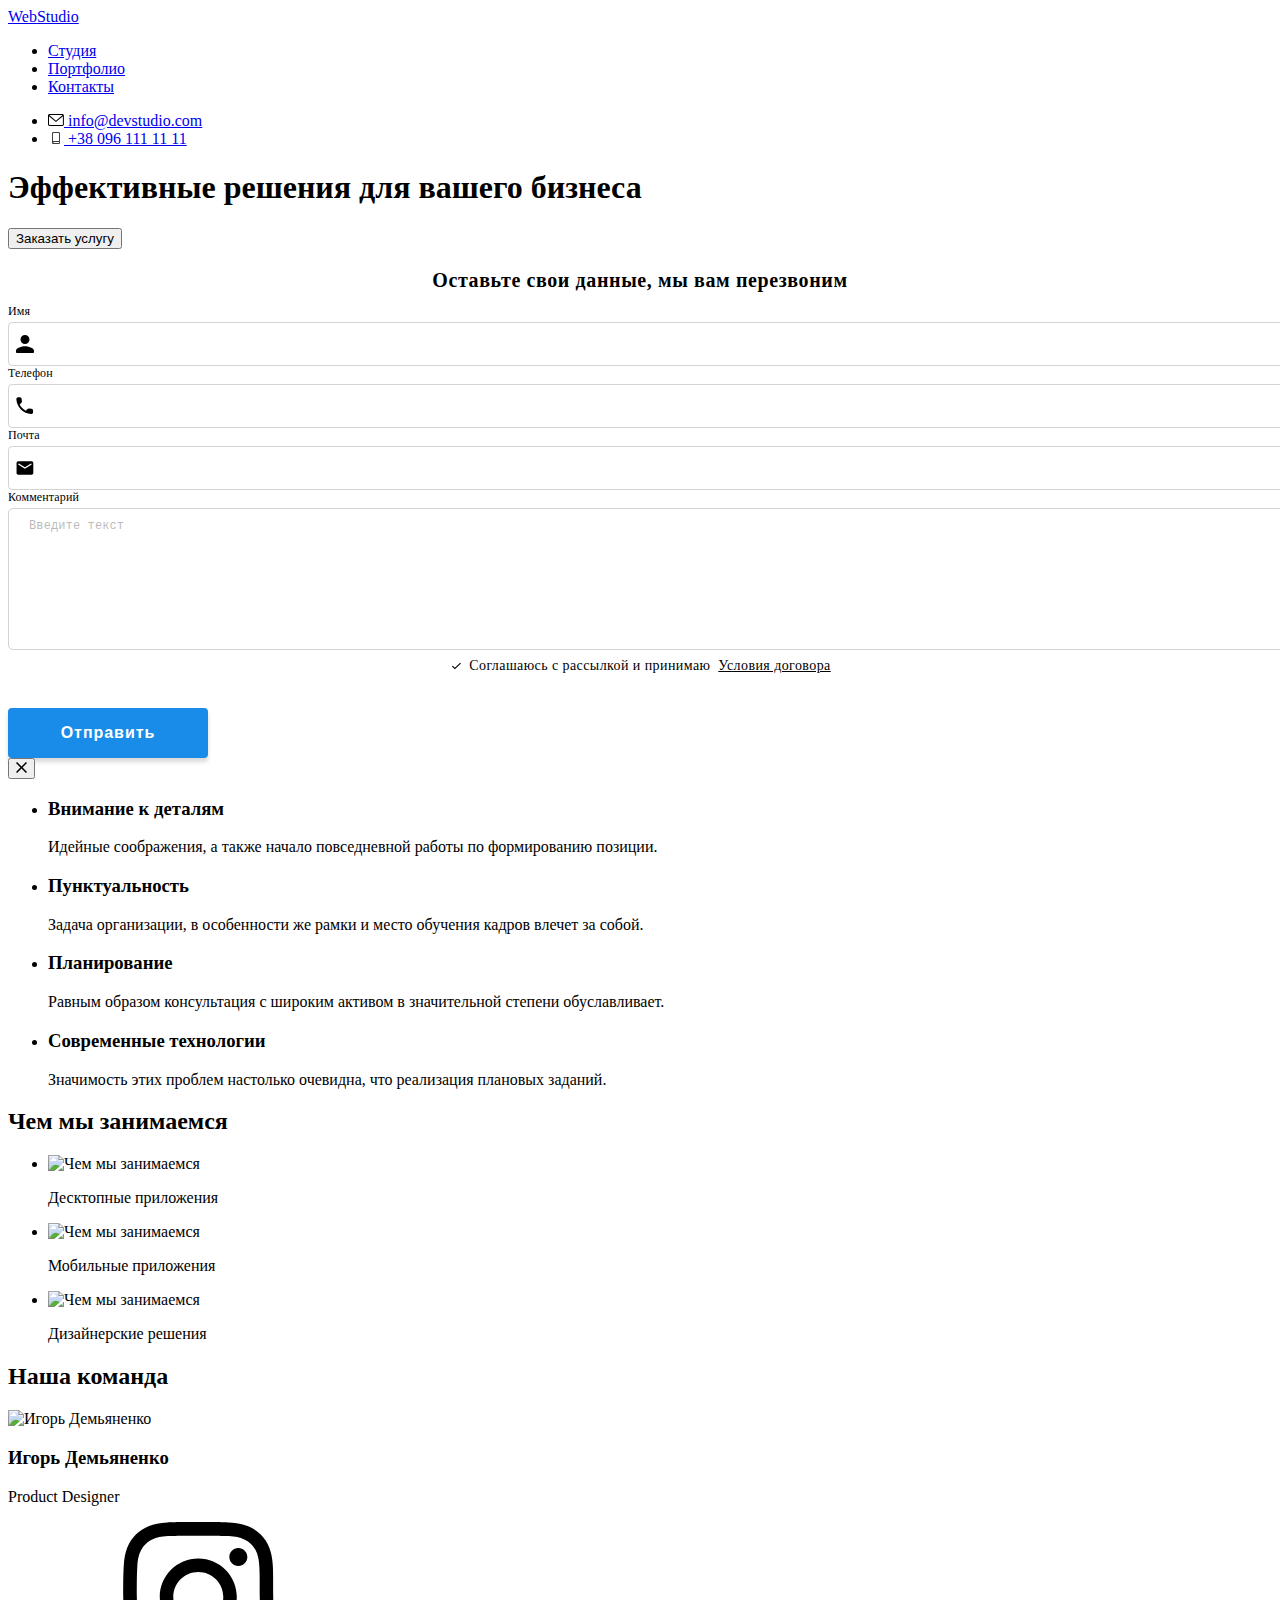
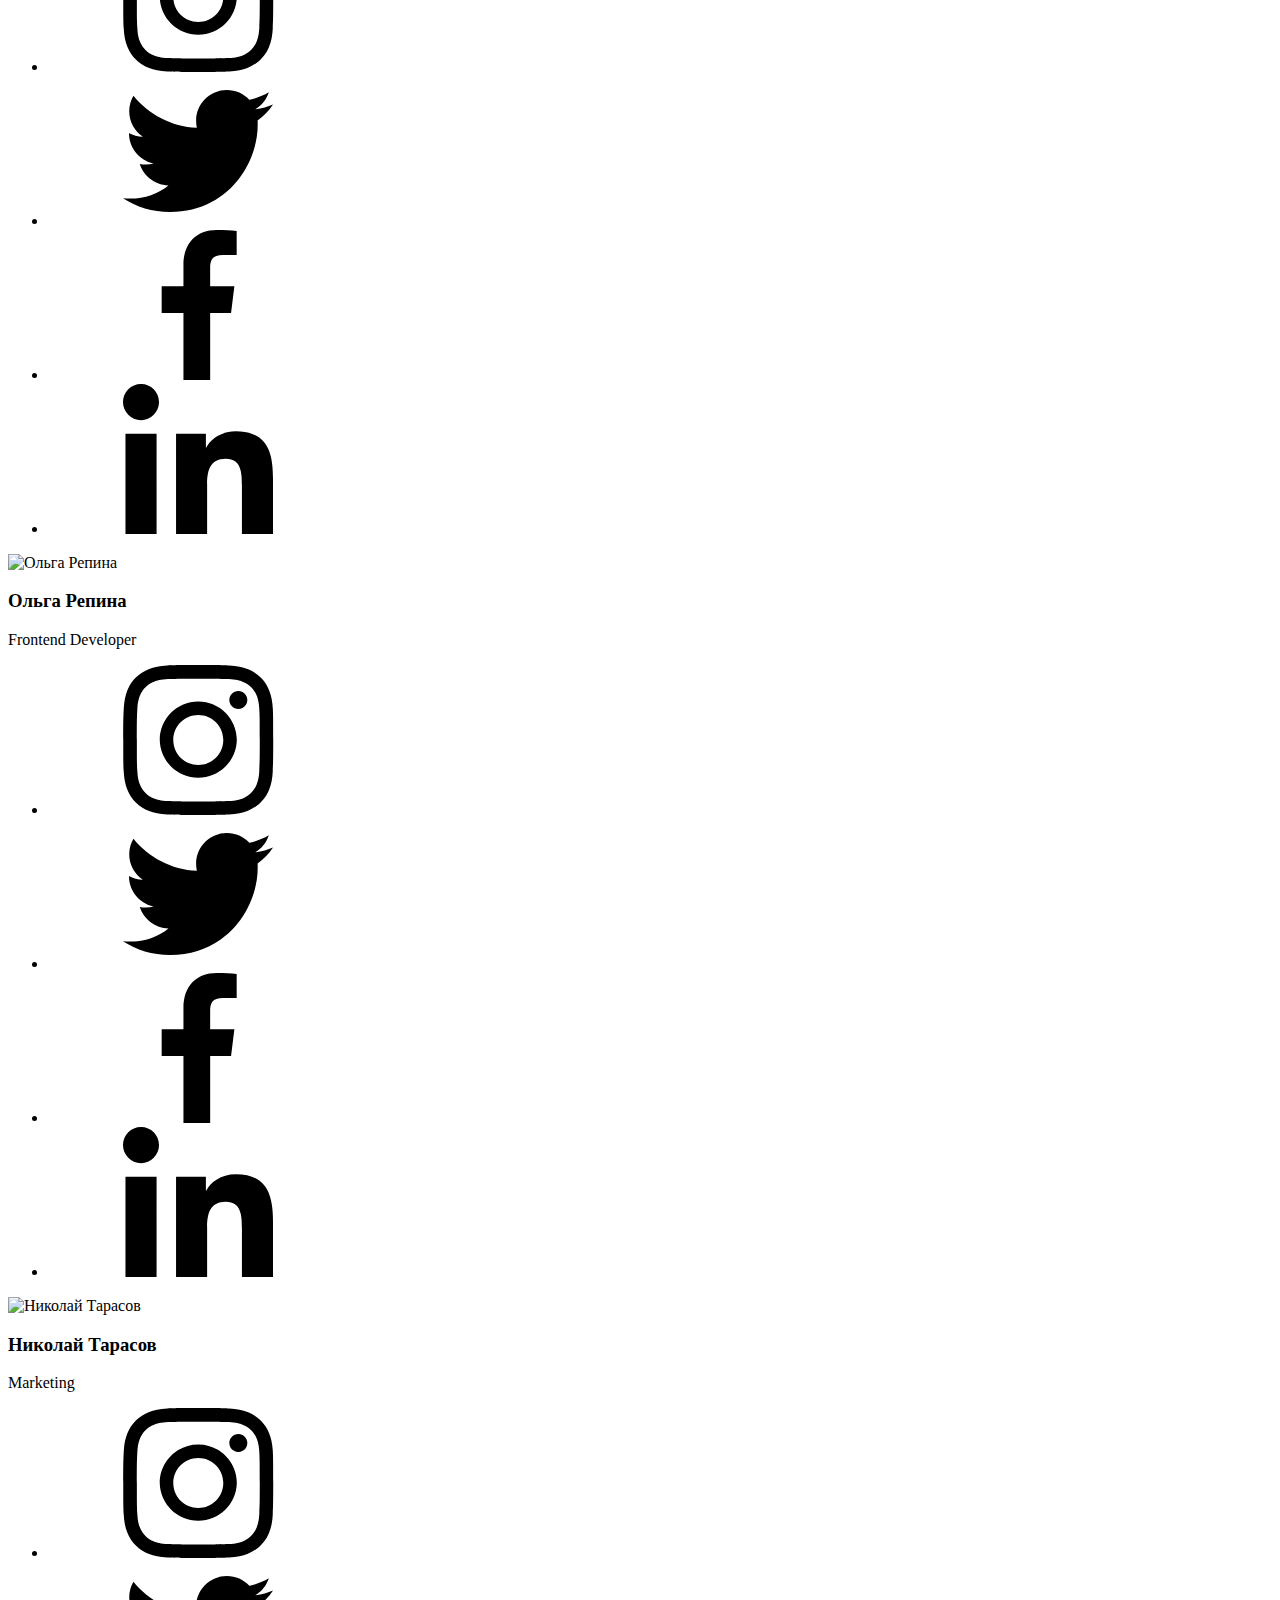
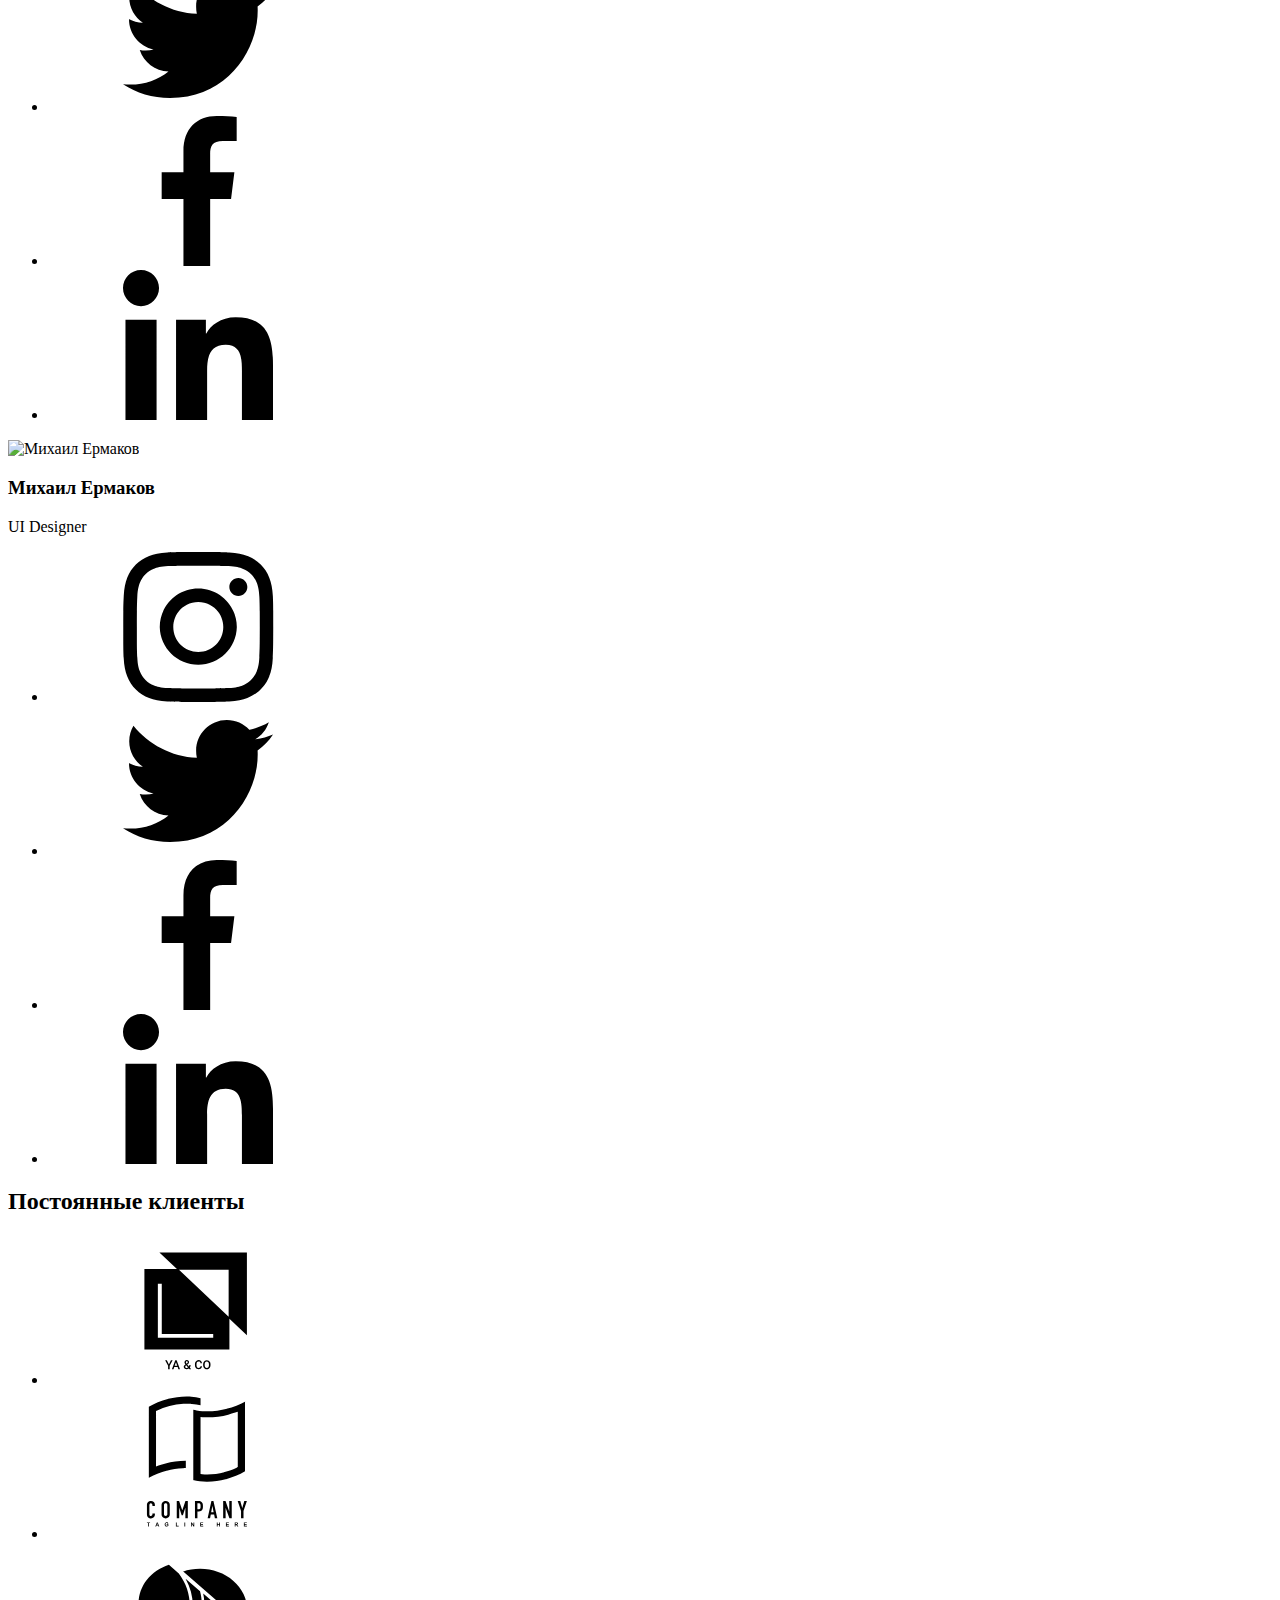
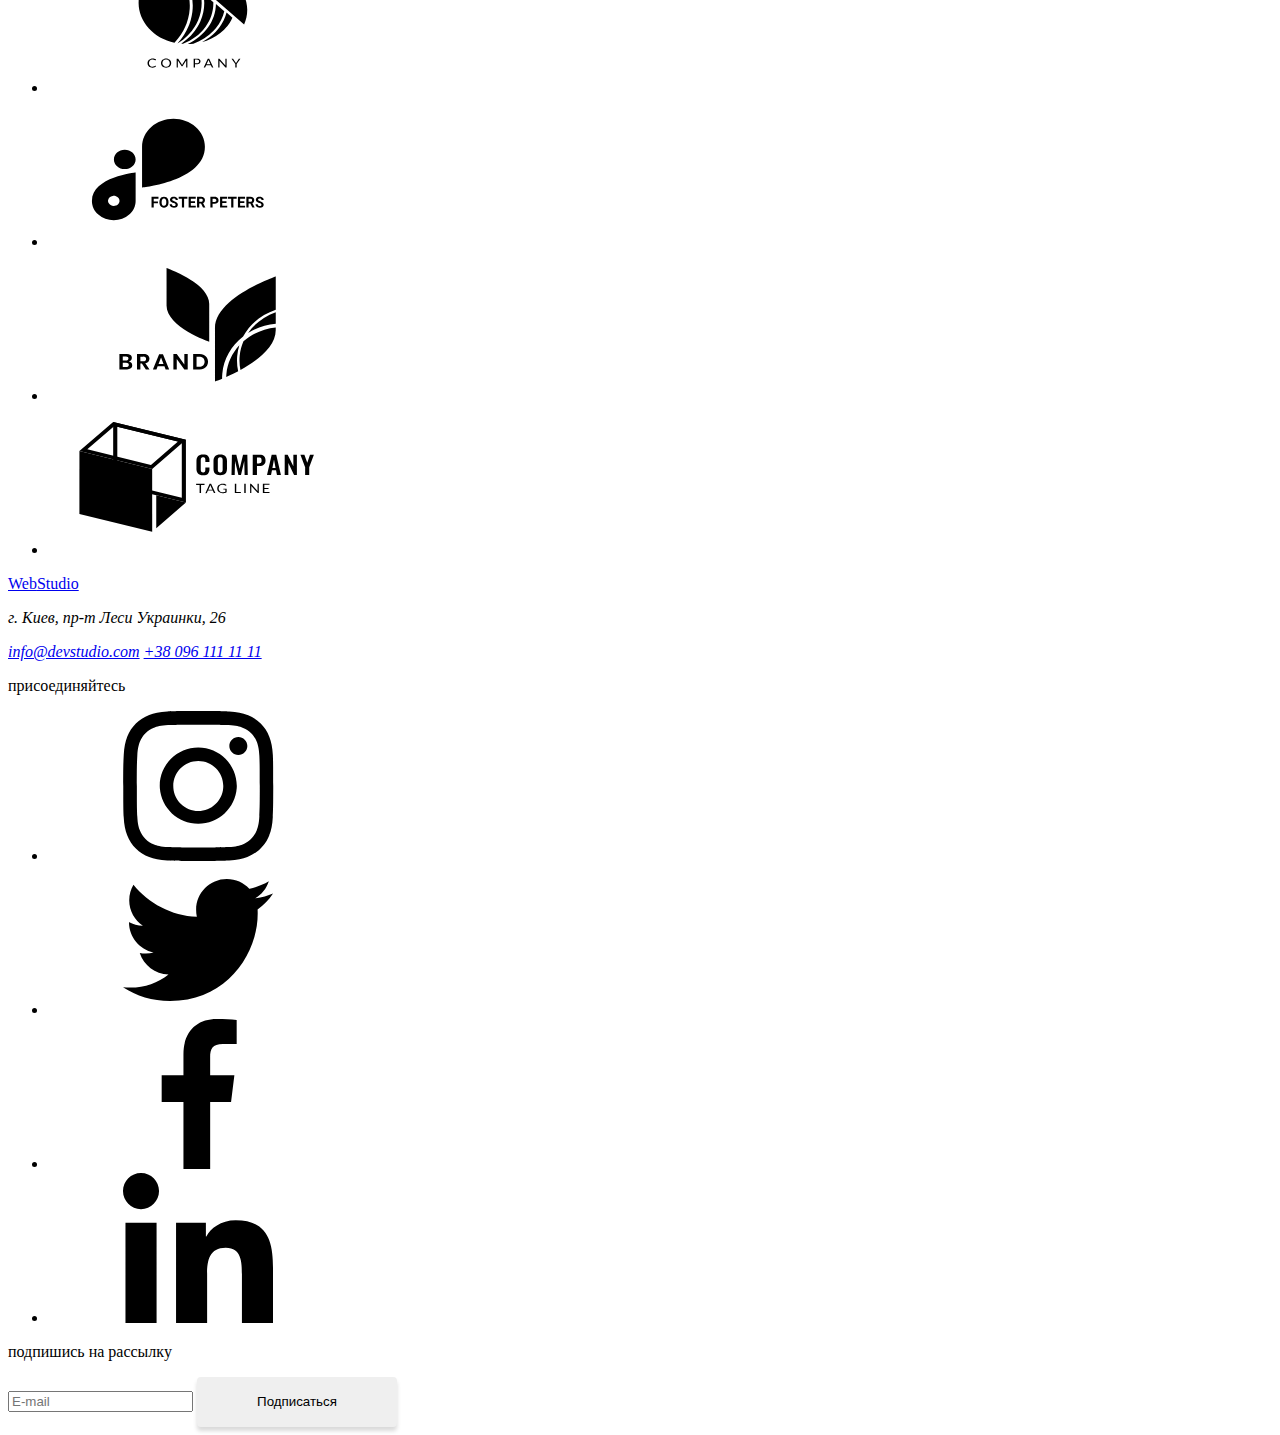
==== commit ea29c8de: "Merge branch 'main' of https://github.com/Alinarak/goit-markup-hw-06" ====
--- a/index.html
+++ b/index.html
@@ -10,50 +10,55 @@
     />
     <link rel="stylesheet" href="./css/modern-normalize.css" />
     <link rel="stylesheet" href="./css/common.css" />
-    <link rel="stylesheet" href="./css/main.css" />
+    <link rel="stylesheet" href="./css/styles.css" />
+    <link rel="stylesheet" href="./css/main.min.css" />
 
     <title>Web Studio</title>
   </head>
   <body>
-    <header class="top">
+    <header class="header">
       <div class="container">
-        <div class="info">
-          <div class="top-info">
+        <div class="header__info">
+          <div class="header__top-info">
             <a href="index.html" class="logo"
-              ><span class="logo-span">Web</span
-              ><span class="logo-span-black">Studio</span>
+              ><span class="logo__span">Web</span
+              ><span class="logo__span--black">Studio</span>
             </a>
             <nav class="menu">
               <ul class="menu-list">
-                <li class="menu-item">
-                  <a href="index.html" class="menu-link active text">Студия</a>
-                </li>
-                <li class="menu-item">
-                  <a href="portfolio.html" class="menu-link text">Портфолио</a>
-                </li>
-                <li class="menu-item">
-                  <a href="#" class="menu-link text">Контакты</a>
+                <li class="menu-list__item">
+                  <a href="index.html" class="menu-list__link active text"
+                    >Студия</a
+                  >
+                </li>
+                <li class="menu-list__item">
+                  <a href="portfolio.html" class="menu-list__link text"
+                    >Портфолио</a
+                  >
+                </li>
+                <li class="menu-list__item">
+                  <a href="#" class="menu-list__link text">Контакты</a>
                 </li>
               </ul>
             </nav>
           </div>
           <div class="contact">
-            <ul class="contact-icon-list">
-              <li class="contact-icon-item">
+            <ul class="contact-list">
+              <li class="contact-list__item">
                 <a
                   href="mailto:info@devstudio.com"
-                  class="contact-icon-link text"
+                  class="contact-list__link text"
                 >
-                  <svg class="contact-icon" width="16" height="12">
+                  <svg class="contact-list__icon" width="16" height="12">
                     <use href="./images/sprite.svg#icon-mail" />
                   </svg>
                   info@devstudio.com</a
                 >
               </li>
 
-              <li class="contact-icon-item">
-                <a href="tel:+380961111111" class="contact-icon-link text">
-                  <svg class="contact-icon" width="16" height="12">
+              <li class="contact-list__item">
+                <a href="tel:+380961111111" class="contact-list__link text">
+                  <svg class="contact-list__icon" width="16" height="12">
                     <use href="./images/sprite.svg#icon-smartphone" />
                   </svg>
                   +38 096 111 11 11
@@ -68,10 +73,10 @@
     <main>
       <section class="heading">
         <div class="container">
-          <h1 class="heading-title">Эффективные решения для вашего бизнеса</h1>
+          <h1 class="heading__title">Эффективные решения для вашего бизнеса</h1>
           <button
             type="button"
-            class="button-active btn-is-hidden"
+            class="button-active btn btn-is-hidden"
             data-modal-open
           >
             Заказать услугу
@@ -81,17 +86,16 @@
               <p class="modal-title">Оставьте свои данные, мы вам перезвоним</p>
               <form action="#" class="modal-form">
                 <div class="modal-field">
-                  <label class="modal-label" for="user-name">Имя</label>
+                  <label for="user-name" class="modal-label">Имя</label>
                   <span class="input-wrap">
                     <input
                       class="modal-input"
                       type="text"
                       name="user-name"
-                      id="user-name"
-                  /></span>
-                  <svg class="modal-input-icon" width="18" height="18">
-                    <use href="./images/sprite.svg#icon-man"></use>
-                  </svg>
+                      id="user-name" />
+                    <svg class="modal-input-icon" width="18" height="18">
+                      <use href="./images/sprite.svg#icon-man"></use></svg
+                  ></span>
                 </div>
                 <div class="modal-field">
                   <label for="user-tel" class="modal-label">Телефон</label>
@@ -100,11 +104,10 @@
                       class="modal-input"
                       type="tel"
                       name="user-tel"
-                      id="user-tel"
-                  /></span>
-                  <svg class="modal-input-icon" width="18" height="18">
-                    <use href="./images/sprite.svg#icon-phone"></use>
-                  </svg>
+                      id="user-tel" />
+                    <svg class="modal-input-icon" width="18" height="18">
+                      <use href="./images/sprite.svg#icon-phone"></use></svg
+                  ></span>
                 </div>
                 <div class="modal-field">
                   <label for="user-mail" class="modal-label">Почта</label>
@@ -113,11 +116,10 @@
                       class="modal-input"
                       type="mail"
                       name="user-mail"
-                      id="user-mail"
-                  /></span>
-                  <svg class="modal-input-icon" width="18" height="18">
-                    <use href="./images/sprite.svg#icon-mail"></use>
-                  </svg>
+                      id="user-mail" />
+                    <svg class="modal-input-icon" width="18" height="18">
+                      <use href="./images/sprite.svg#icon-message"></use></svg
+                  ></span>
                 </div>
                 <div class="modal-field">
                   <label for="user-comment" class="modal-label"
@@ -132,21 +134,29 @@
                 </div>
                 <div class="modal-field">
                   <input
-                    class="input-check"
+                    class="input-check visually-hidden"
                     type="checkbox"
                     name="policy"
                     value="yes"
                     id="input-check"
                   />
                   <label for="input-check" class="check-text">
-                    <span></span>Соглашаюсь с рассылкой и принимаю
+                    <span>
+                      <svg class="input-icon-check" width="11" height="8">
+                        <use href="./images/sprite.svg#icon-line"></use>
+                      </svg> </span
+                    >Соглашаюсь с рассылкой и принимаю &nbsp;
                     <a href="#" class="check-link"> Условия договора</a></label
                   >
                 </div>
 
                 <button class="modal-form-btn" type="submit">Отправить</button>
               </form>
-              <button type="reset" class="modal-btn" data-modal-close></button>
+              <button type="reset" class="modal-btn" data-modal-close>
+                <svg width="11" height="11">
+                  <use href="./images/sprite.svg#icon-Vector"></use>
+                </svg>
+              </button>
             </div>
           </div>
         </div>
--- a/css/common.css
+++ b/css/common.css
@@ -1,6 +1,4 @@
-/* BASE STYLES */
-
-:root {
+/* /* :root {
   --primary-text-color: #212121;
   --secondary-text-color: #757575;
   --title-text-color: #ffffff;
@@ -15,7 +13,10 @@
   --background-black-color: #2f303a;
   --background-blue-color: rgba(33, 150, 243, 0.9);
 }
-h1,
+
+/* BASE STYLES */
+
+/* h1,
 h2,
 h3,
 p,
@@ -30,25 +31,26 @@
   font-family: Roboto, sans-serif;
   box-sizing: inherit;
 }
+
+.title {
+  margin-bottom: 50px;
+  font-style: normal;
+  font-weight: 700;
+  font-size: 36px;
+  line-height: 1.17;
+  text-align: center;
+  letter-spacing: 0.03em;
+}
+.section {
+  padding-top: 94px;
+  padding-bottom: 94px;
+}
 .container {
   width: 1200px;
   margin: 0 auto;
   padding-left: 15px;
   padding-right: 15px;
 }
-.title {
-  margin-bottom: 50px;
-  font-style: normal;
-  font-weight: 700;
-  font-size: 36px;
-  line-height: 1.17;
-  text-align: center;
-  letter-spacing: 0.03em;
-}
-.section {
-  padding-top: 94px;
-  padding-bottom: 94px;
-}
 .text {
   font-weight: 500;
   font-size: 14px;
@@ -56,9 +58,10 @@
   font-style: normal;
   letter-spacing: 0.02em;
   text-decoration: none;
-}
+}  */
+
 /* LOGO  */
-.top {
+/* .header {
   padding-top: 24px;
   padding-bottom: 25px;
 }
@@ -71,9 +74,9 @@
 .top-info {
   display: flex;
   align-items: center;
-}
-
-.logo {
+} */
+
+/* .logo {
   margin-right: 93px;
   font-family: Raleway;
   font-weight: 700;
@@ -95,11 +98,11 @@
 
 .logo-span-white {
   color: var(--title-text-color);
-}
+} */
 
 /* HEADER  */
 
-.menu-list {
+/* .menu-list {
   list-style: none;
   display: flex;
 }
@@ -133,9 +136,9 @@
 
 .menu-item:not(:last-child) {
   margin-right: 50px;
-}
-
-.contact-icon-link {
+} */
+
+/* .contact-icon-link {
   color: var(--secondary-text-color);
   transition: color 250ms cubic-bezier(0.4, 0, 0.2, 1);
 }
@@ -160,11 +163,11 @@
 .contact-icon-link:hover .contact-icon,
 .contact-icon-link:focus .contact-icon {
   fill: var(--accent-color);
-}
+} */
 
 /* FOOTER  */
 
-.bottom {
+/* .bottom {
   padding-top: 60px;
   padding-bottom: 60px;
   background-color: var(--background-black-color);
@@ -277,13 +280,13 @@
 .footer-form-btn {
   position: relative;
   display: inline-block;
-  width: 200px;
+  padding: 10px 62px 10px 29px;
   height: 50px;
   font-style: normal;
   font-weight: 700;
   font-size: 16px;
   line-height: 1.9;
-  /* text-align: center; */
+
   letter-spacing: 0.06em;
   color: var(--primary-white-color);
   background-color: var(--accent-color);
@@ -293,12 +296,7 @@
   outline: none;
   border: none;
 }
-/* .footer-btn-text {
-  position: absolute;
-  top: 50%;
-  left: 28px;
-  transform: translate(-50%, -50%);
-} */
+
 .footer-form-btn::after {
   display: inline-block;
   position: absolute;
@@ -314,20 +312,47 @@
 
 /* BUTTON  */
 
-.button-active {
-  color: var(--title-text-color);
-  background-color: var(--accent-color);
+.footer-form-btn {
+  position: relative;
+  display: inline-block;
+  width: 200px;
+  height: 50px;
+  box-shadow: 0px 4px 4px rgba(0, 0, 0, 0.15);
+  border-radius: 4px;
+  outline: none;
+  border: none;
+} */
+/* .btn {
   font-style: normal;
   font-weight: 700;
   font-size: 16px;
   line-height: 1.9;
   letter-spacing: 0.06em;
+  color: var(--primary-white-color);
+  background-color: var(--accent-color);
   cursor: pointer;
+} */
+/* .footer-form-btn::after {
+  display: inline-block;
+  position: absolute;
+  transform: translate(-50%, -50%);
+  top: 50%;
+  right: 10px;
+  content: "";
+  width: 24px;
+  height: 24px;
+  background-image: url(../images/icon-send.svg);
+  padding-left: 10px;
+} */
+
+/* BUTTON  */
+
+/* .button-active {
   margin-top: 30px;
   padding: 10px 32px;
-}
-
-.backdrop {
+} */
+
+/* .backdrop {
   position: fixed;
   top: 0;
   left: 0;
@@ -335,15 +360,16 @@
   height: 100%;
   background-color: rgba(0, 0, 0, 0.2);
   opacity: 1;
-  transition: opacity 250ms cubic-bezier(0.4, 0, 0.2, 1);
   transform: scale(1);
+  transition: opacity 250ms cubic-bezier(0.4, 0, 0.2, 1),
+    transform 250ms cubic-bezier(0.4, 0, 0.2, 1);
 }
 .backdrop.is-hidden {
   opacity: 0;
   pointer-events: none;
   /* transform: scale(2); */
-}
-.modal {
+
+/* .modal {
   position: absolute;
   top: 50%;
   left: 50%;
@@ -352,8 +378,6 @@
   min-width: 400px;
   padding: 15px;
   background-color: #fff;
-  /* display: flex;
-  justify-content: flex-end; */
   padding: 40px;
 }
 
@@ -365,11 +389,13 @@
   width: 30px;
   height: 30px;
   border-radius: 50%;
-  background-image: url(../images/Vector.svg);
-  background-repeat: no-repeat;
-  background-position: center;
   border: 1px solid rgba(0, 0, 0, 0.1);
   background-color: var(--primary-white-color);
+  cursor: pointer;
+  transition: fill 250ms cubic-bezier(0.4, 0, 0.2, 1);
+}
+.modal-btn:hover {
+  fill: var(--accent-color);
 }
 /* @keyframes scaling {
   0% {
@@ -418,23 +444,40 @@
   border: 1px solid rgba(33, 33, 33, 0.2);
   border-radius: 4px;
   outline: none;
-  padding-left: 11px;
-}
+  padding-left: 42px;
+  transition: border-color 250ms cubic-bezier(0.4, 0, 0.2, 1),
+    fill 250ms cubic-bezier(0.4, 0, 0.2, 1);
+}
+
+.input-wrap {
+  display: block;
+  position: relative;
+}
+.modal-input-icon {
+  position: absolute;
+  top: 50%;
+  transform: translateY(-50%);
+  left: 8px;
+  transition: fill 250ms cubic-bezier(0.4, 0, 0.2, 1);
+}
+
 .modal-input:focus {
-  color: var(--accent-color);
+  border-color: var(--accent-color);
   fill: var(--primary-text-color);
 }
 .modal-input:focus + .modal-input-icon {
   fill: var(--accent-color);
 }
+
 .modal-text {
   width: 100%;
-  height: 100px;
+  height: 120px;
   background-color: transparent;
   border: 1px solid rgba(33, 33, 33, 0.2);
   border-radius: 5px;
   padding: 10px 20px;
   resize: none;
+  color: var(--primary-text-color);
 }
 .modal-text::placeholder {
   font-style: normal;
@@ -444,19 +487,10 @@
   letter-spacing: 0.01em;
   color: rgba(117, 117, 117, 0.5);
 }
-.modal-btn {
-}
-.modal-input-icon {
-  position: absolute;
-  top: 50%;
-  transform: translateY(-50%);
-  left: 8px;
-}
-
-.input-wrap {
-  display: block;
-  position: relative;
-}
+.modal-text:focus {
+  border-color: var(--accent-color);
+}
+
 .check-text {
   font-style: normal;
   font-weight: 400;
@@ -464,6 +498,9 @@
   line-height: 1.7;
   letter-spacing: 0.03em;
   color: var(--secondary-text-color);
+  display: flex;
+  align-items: center;
+  justify-content: center;
 }
 .check-link {
   color: var(--accent-color);
@@ -472,16 +509,52 @@
   width: 15px;
   height: 15px;
   border-radius: 2px;
-  border: 1px solid var(--background-black-color);
+  border: 2px solid var(--background-black-color);
   display: flex;
   margin-right: 5px;
   align-items: center;
   justify-content: center;
 }
+
 .input-icon-check {
   fill: var(--primary-white-color);
 }
+
 .input-check:checked + .check-text span {
   background-color: var(--accent-color);
   border: none;
 }
+.visually-hidden {
+  position: absolute;
+  white-space: nowrap;
+  width: 1px;
+  height: 1px;
+  overflow: hidden;
+  border: 0px;
+  padding: 0;
+  clip: rect(0 0 0 0);
+  clip-path: inset(50%);
+  margin: -1px;
+}
+.modal-form-btn {
+  font-style: normal;
+  font-weight: 700;
+  font-size: 16px;
+  line-height: 1.9;
+  text-align: center;
+  letter-spacing: 0.06em;
+  color: #ffffff;
+  width: 200px;
+  height: 50px;
+  background: #188ce8;
+  box-shadow: 0px 4px 4px rgba(0, 0, 0, 0.15);
+  border-radius: 4px;
+  border: none;
+  outline: none;
+  margin-top: 30px;
+  cursor: pointer;
+}
+.input-check:checked + .check-text span {
+  background-color: var(--accent-color);
+  border: none;
+} */
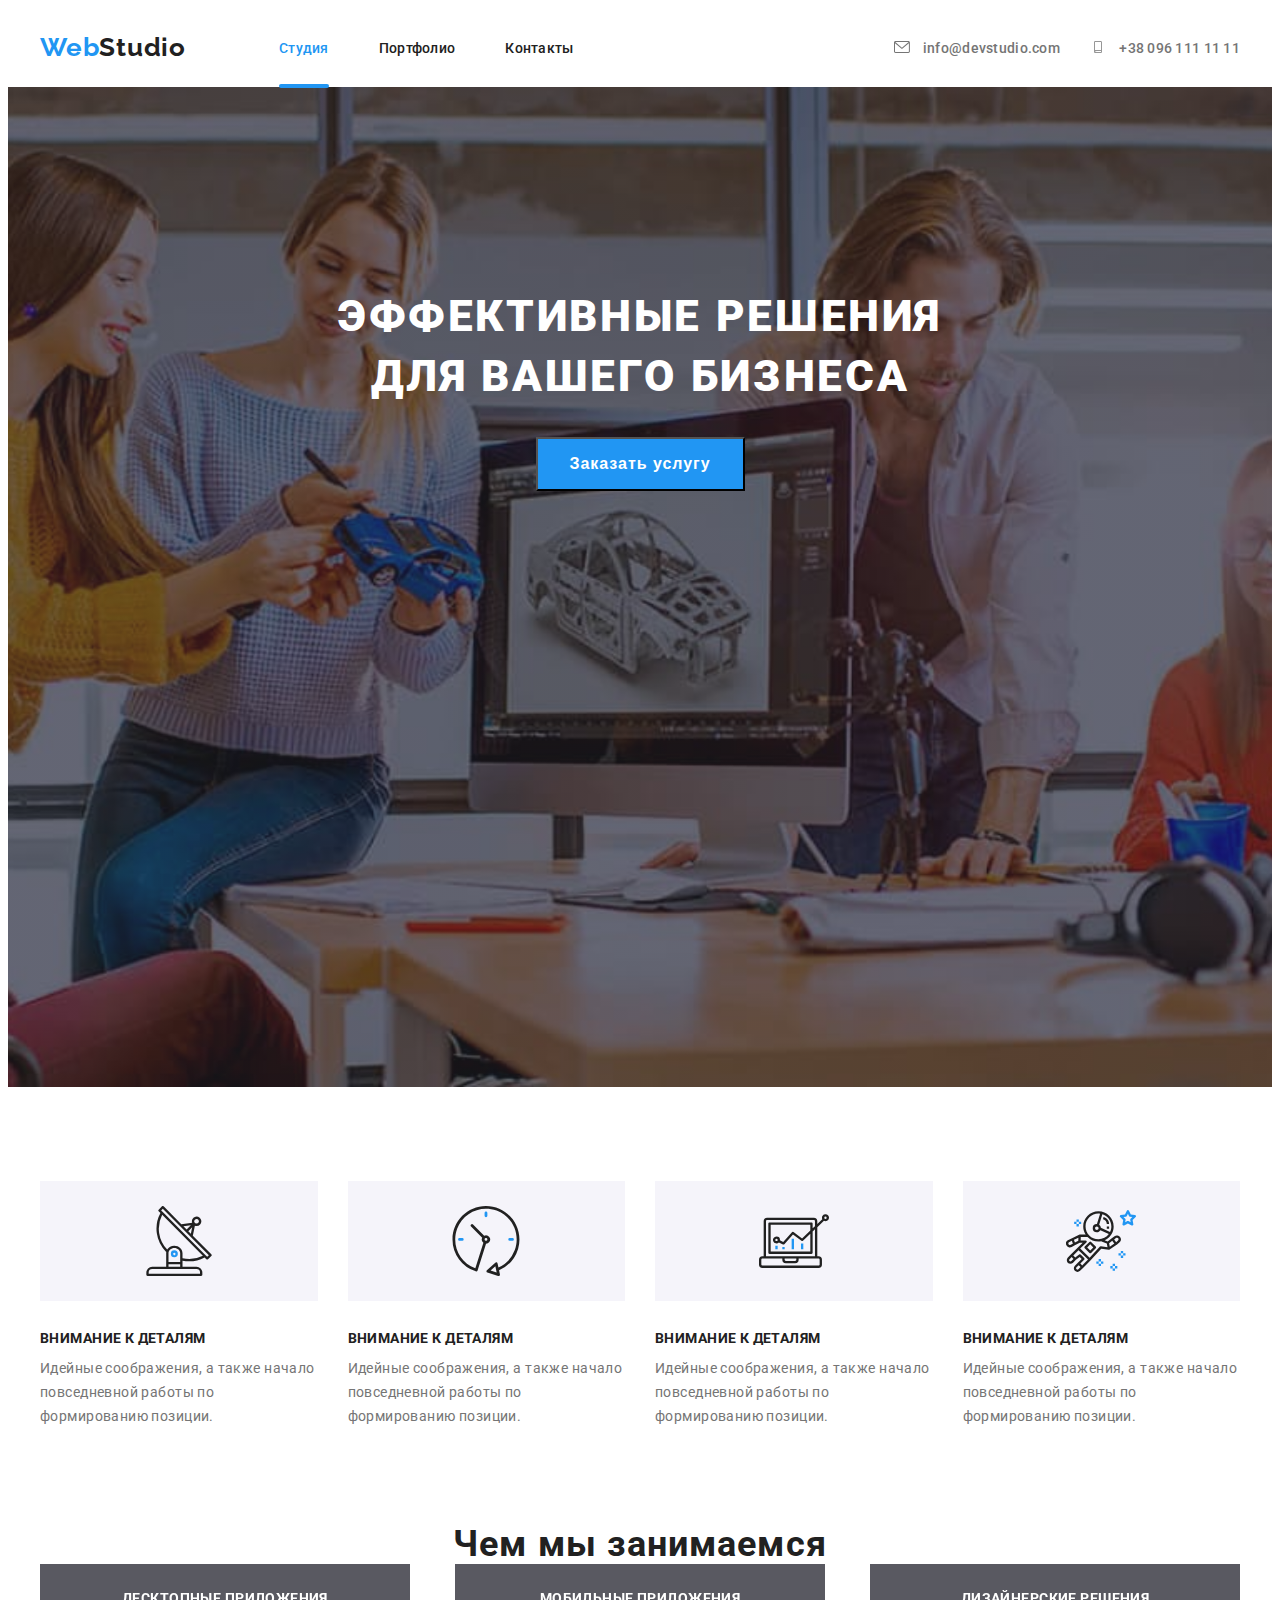
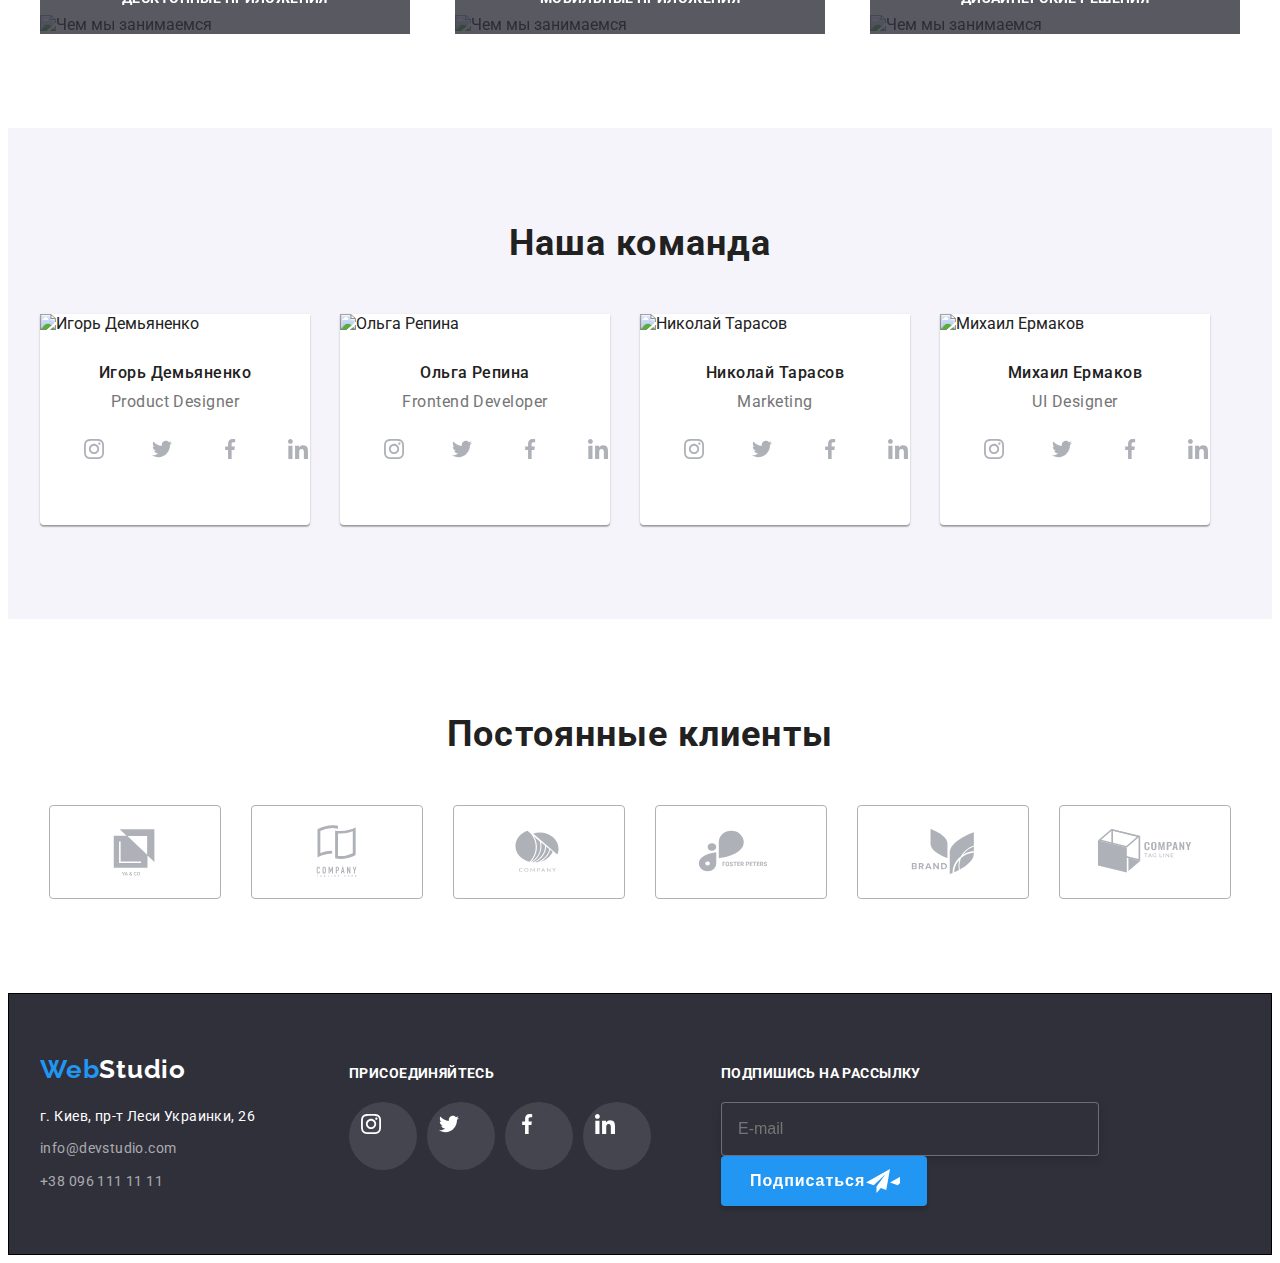
==== commit 6cc1c73a: "SASS BEM" ====
--- a/index.html
+++ b/index.html
@@ -9,8 +9,8 @@
       rel="stylesheet"
     />
     <link rel="stylesheet" href="./css/modern-normalize.css" />
-    <link rel="stylesheet" href="./css/common.css" />
-    <link rel="stylesheet" href="./css/styles.css" />
+    <!-- <link rel="stylesheet" href="./css/common.css" /> -->
+    <!-- <link rel="stylesheet" href="./css/styles.css" /> -->
     <link rel="stylesheet" href="./css/main.min.css" />
 
     <title>Web Studio</title>
@@ -83,76 +83,86 @@
           </button>
           <div class="backdrop is-hidden" data-modal>
             <div class="modal">
-              <p class="modal-title">Оставьте свои данные, мы вам перезвоним</p>
-              <form action="#" class="modal-form">
-                <div class="modal-field">
-                  <label for="user-name" class="modal-label">Имя</label>
-                  <span class="input-wrap">
+              <p class="modal__title">
+                Оставьте свои данные, мы вам перезвоним
+              </p>
+              <form action="#" class="modal__form">
+                <div class="modal-form__field">
+                  <label for="user-name" class="modal-form__label">Имя</label>
+                  <span class="modal-form__input-wrap">
                     <input
-                      class="modal-input"
+                      class="modal-form__input"
                       type="text"
                       name="user-name"
                       id="user-name" />
-                    <svg class="modal-input-icon" width="18" height="18">
+                    <svg class="modal-form__icon" width="18" height="18">
                       <use href="./images/sprite.svg#icon-man"></use></svg
                   ></span>
                 </div>
-                <div class="modal-field">
-                  <label for="user-tel" class="modal-label">Телефон</label>
-                  <span class="input-wrap">
+                <div class="modal-form__field">
+                  <label for="user-tel" class="modal-form__label"
+                    >Телефон</label
+                  >
+                  <span class="modal-form__input-wrap">
                     <input
-                      class="modal-input"
+                      class="modal-form__input"
                       type="tel"
                       name="user-tel"
                       id="user-tel" />
-                    <svg class="modal-input-icon" width="18" height="18">
+                    <svg class="modal-form__icon" width="18" height="18">
                       <use href="./images/sprite.svg#icon-phone"></use></svg
                   ></span>
                 </div>
-                <div class="modal-field">
-                  <label for="user-mail" class="modal-label">Почта</label>
-                  <span class="input-wrap">
+                <div class="modal-form__field">
+                  <label for="user-mail" class="modal-form__label">Почта</label>
+                  <span class="modal-form__input-wrap">
                     <input
-                      class="modal-input"
+                      class="modal-form__input"
                       type="mail"
                       name="user-mail"
                       id="user-mail" />
-                    <svg class="modal-input-icon" width="18" height="18">
+                    <svg class="modal-form__icon" width="18" height="18">
                       <use href="./images/sprite.svg#icon-message"></use></svg
                   ></span>
                 </div>
-                <div class="modal-field">
-                  <label for="user-comment" class="modal-label"
+                <div class="modal-form__field">
+                  <label for="user-comment" class="modal-form__label"
                     >Комментарий</label
                   >
                   <textarea
                     name="user-comment"
                     id="user-comment"
-                    class="modal-text"
+                    class="modal-form__text"
                     placeholder="Введите текст"
                   ></textarea>
                 </div>
-                <div class="modal-field">
+                <div class="modal-form__field">
                   <input
-                    class="input-check visually-hidden"
+                    class="modal-form__input-check visually-hidden"
                     type="checkbox"
                     name="policy"
                     value="yes"
                     id="input-check"
                   />
-                  <label for="input-check" class="check-text">
+                  <label for="input-check" class="modal-form__check-text">
                     <span>
-                      <svg class="input-icon-check" width="11" height="8">
+                      <svg class="modal-form__icon-check" width="11" height="8">
                         <use href="./images/sprite.svg#icon-line"></use>
                       </svg> </span
                     >Соглашаюсь с рассылкой и принимаю &nbsp;
-                    <a href="#" class="check-link"> Условия договора</a></label
+                    <a href="#" class="modal-form__check-link">
+                      Условия договора</a
+                    ></label
                   >
                 </div>
 
-                <button class="modal-form-btn" type="submit">Отправить</button>
+                <button class="modal-form__btn" type="submit">Отправить</button>
               </form>
-              <button type="reset" class="modal-btn" data-modal-close>
+              <button
+                type="reset"
+                class="modal-form__close-btn"
+                data-modal-close
+              >
                 <svg width="11" height="11">
                   <use href="./images/sprite.svg#icon-Vector"></use>
                 </svg>
@@ -165,32 +175,32 @@
       <section class="content">
         <div class="container">
           <ul class="content-list">
-            <li class="content-item content-icon">
-              <h3 class="content-text">Внимание к деталям</h3>
-              <p class="content-description">
+            <li class="content-list__item content-icon">
+              <h3 class="content-list__text">Внимание к деталям</h3>
+              <p class="content-list__description">
                 Идейные соображения, а также начало повседневной работы по
                 формированию позиции.
               </p>
             </li>
-            <li class="content-item content-icon">
-              <h3 class="content-text">Пунктуальность</h3>
-              <p class="content-description">
-                Задача организации, в особенности же рамки и место обучения
-                кадров влечет за собой.
+            <li class="content-list__item content-icon">
+              <h3 class="content-list__text">Внимание к деталям</h3>
+              <p class="content-list__description">
+                Идейные соображения, а также начало повседневной работы по
+                формированию позиции.
               </p>
             </li>
-            <li class="content-item content-icon">
-              <h3 class="content-text">Планирование</h3>
-              <p class="content-description">
-                Равным образом консультация с широким активом в значительной
-                степени обуславливает.
+            <li class="content-list__item content-icon">
+              <h3 class="content-list__text">Внимание к деталям</h3>
+              <p class="content-list__description">
+                Идейные соображения, а также начало повседневной работы по
+                формированию позиции.
               </p>
             </li>
-            <li class="content-item content-icon">
-              <h3 class="content-text">Современные технологии</h3>
-              <p class="content-description">
-                Значимость этих проблем настолько очевидна, что реализация
-                плановых заданий.
+            <li class="content-list__item content-icon">
+              <h3 class="content-list__text">Внимание к деталям</h3>
+              <p class="content-list__description">
+                Идейные соображения, а также начало повседневной работы по
+                формированию позиции.
               </p>
             </li>
           </ul>
@@ -201,30 +211,30 @@
         <div class="container">
           <h2 class="gallery-title title">Чем мы занимаемся</h2>
           <ul class="gallery-list">
-            <li class="gallery-item">
+            <li class="gallery-list__item">
               <img src="./images/img.jpg" alt="Чем мы занимаемся" width="370" />
-              <div class="gallery-text">
-                <p class="gallery-description">Десктопные приложения</p>
-              </div>
-            </li>
-            <li class="gallery-item">
+              <div class="gallery-list__text">
+                <p class="gallery-list__description">Десктопные приложения</p>
+              </div>
+            </li>
+            <li class="gallery-list__item">
               <img
                 src="./images/box2.jpg"
                 alt="Чем мы занимаемся"
                 width="370"
               />
-              <div class="gallery-text">
-                <p class="gallery-description">Мобильные приложения</p>
-              </div>
-            </li>
-            <li class="gallery-item">
+              <div class="gallery-list__text">
+                <p class="gallery-list__description">Мобильные приложения</p>
+              </div>
+            </li>
+            <li class="gallery-list__item">
               <img
                 src="./images/box3.jpg"
                 alt="Чем мы занимаемся"
                 width="370"
               />
-              <div class="gallery-text">
-                <p class="gallery-description">Дизайнерские решения</p>
+              <div class="gallery-list__text">
+                <p class="gallery-list__description">Дизайнерские решения</p>
               </div>
             </li>
           </ul>
@@ -233,152 +243,152 @@
 
       <section class="team section">
         <div class="container">
-          <h2 class="team-title title">Наша команда</h2>
-          <div class="team-cards">
-            <div class="team-card">
+          <h2 class="team__title title">Наша команда</h2>
+          <div class="team__cards">
+            <div class="team__card">
               <img
                 src="./images/team-card-1.jpg"
                 alt="Игорь Демьяненко"
                 width="270"
               />
-              <div class="team-text">
-                <h3 class="team-name">Игорь Демьяненко</h3>
-                <p class="team-description">Product Designer</p>
-              </div>
-              <ul class="list-icon">
-                <li class="item-icon">
-                  <a href="" class="item-link">
-                    <svg class="item-svg">
+              <div class="team-card__text">
+                <h3 class="team-card__name">Игорь Демьяненко</h3>
+                <p class="team-card__description">Product Designer</p>
+              </div>
+              <ul class="team__list-icon">
+                <li class="team__item-icon">
+                  <a href="" class="team__item-link">
+                    <svg class="team__item-svg">
                       <use href="./images/sprite.svg#icon-instagram" /></svg
                   ></a>
                 </li>
-                <li class="item-icon">
-                  <a href="" class="item-link">
-                    <svg class="item-svg">
+                <li class="team__item-icon">
+                  <a href="" class="team__item-link">
+                    <svg class="team__item-svg">
                       <use href="./images/sprite.svg#icon-twitter" /></svg
                   ></a>
                 </li>
-                <li class="item-icon">
-                  <a href="" class="item-link">
-                    <svg class="item-svg">
+                <li class="team__item-icon">
+                  <a href="" class="team__item-link">
+                    <svg class="team__item-svg">
                       <use href="./images/sprite.svg#icon-facebook" /></svg
                   ></a>
                 </li>
-                <li class="item-icon">
-                  <a href="" class="item-link">
-                    <svg class="item-svg">
+                <li class="team__item-icon">
+                  <a href="" class="team__item-link">
+                    <svg class="team__item-svg">
                       <use href="./images/sprite.svg#icon-linkedin" /></svg
                   ></a>
                 </li>
               </ul>
             </div>
-            <div class="team-card">
+            <div class="team__card">
               <img
                 src="./images/team-card-2.jpg"
                 alt="Ольга Репина"
                 width="270"
               />
-              <div class="team-text">
-                <h3 class="team-name">Ольга Репина</h3>
-                <p class="team-description">Frontend Developer</p>
-              </div>
-              <ul class="list-icon">
-                <li class="item-icon">
-                  <a href="" class="item-link">
-                    <svg class="item-svg">
+              <div class="team-card__text">
+                <h3 class="team-card__name">Ольга Репина</h3>
+                <p class="team-card__description">Frontend Developer</p>
+              </div>
+              <ul class="team__list-icon">
+                <li class="team__item-icon">
+                  <a href="" class="team__item-link">
+                    <svg class="team__item-svg">
                       <use href="./images/sprite.svg#icon-instagram" /></svg
                   ></a>
                 </li>
-                <li class="item-icon">
-                  <a href="" class="item-link">
-                    <svg class="item-svg">
+                <li class="team__item-icon">
+                  <a href="" class="team__item-link">
+                    <svg class="team__item-svg">
                       <use href="./images/sprite.svg#icon-twitter" /></svg
                   ></a>
                 </li>
-                <li class="item-icon">
-                  <a href="" class="item-link">
-                    <svg class="item-svg">
+                <li class="team__item-icon">
+                  <a href="" class="team__item-link">
+                    <svg class="team__item-svg">
                       <use href="./images/sprite.svg#icon-facebook" /></svg
                   ></a>
                 </li>
-                <li class="item-icon">
-                  <a href="" class="item-link">
-                    <svg class="item-svg">
+                <li class="team__item-icon">
+                  <a href="" class="team__item-link">
+                    <svg class="team__item-svg">
                       <use href="./images/sprite.svg#icon-linkedin" /></svg
                   ></a>
                 </li>
               </ul>
             </div>
-            <div class="team-card">
+            <div class="team__card">
               <img
                 src="./images/team-card-3.jpg"
                 alt="Николай Тарасов"
                 width="270"
               />
-              <div class="team-text">
-                <h3 class="team-name">Николай Тарасов</h3>
-                <p class="team-description">Marketing</p>
-              </div>
-              <ul class="list-icon">
-                <li class="item-icon">
-                  <a href="" class="item-link">
-                    <svg class="item-svg">
+              <div class="team-card__text">
+                <h3 class="team-card__name">Николай Тарасов</h3>
+                <p class="team-card__description">Marketing</p>
+              </div>
+              <ul class="team__list-icon">
+                <li class="team__item-icon">
+                  <a href="" class="team__item-link">
+                    <svg class="team__item-svg">
                       <use href="./images/sprite.svg#icon-instagram" /></svg
                   ></a>
                 </li>
-                <li class="item-icon">
-                  <a href="" class="item-link">
-                    <svg class="item-svg">
+                <li class="team__item-icon">
+                  <a href="" class="team__item-link">
+                    <svg class="team__item-svg">
                       <use href="./images/sprite.svg#icon-twitter" /></svg
                   ></a>
                 </li>
-                <li class="item-icon">
-                  <a href="" class="item-link">
-                    <svg class="item-svg">
+                <li class="team__item-icon">
+                  <a href="" class="team__item-link">
+                    <svg class="team__item-svg">
                       <use href="./images/sprite.svg#icon-facebook" /></svg
                   ></a>
                 </li>
-                <li class="item-icon">
-                  <a href="" class="item-link">
-                    <svg class="item-svg">
+                <li class="team__item-icon">
+                  <a href="" class="team__item-link">
+                    <svg class="team__item-svg">
                       <use href="./images/sprite.svg#icon-linkedin" /></svg
                   ></a>
                 </li>
               </ul>
             </div>
 
-            <div class="team-card">
+            <div class="team__card">
               <img
                 src="./images/team-card-4.jpg"
                 alt="Михаил Ермаков"
                 width="270"
               />
-              <div class="team-text">
-                <h3 class="team-name">Михаил Ермаков</h3>
-                <p class="team-description">UI Designer</p>
-              </div>
-              <ul class="list-icon">
-                <li class="item-icon">
-                  <a href="" class="item-link">
-                    <svg class="item-svg">
+              <div class="team-card__text">
+                <h3 class="team-card__name">Михаил Ермаков</h3>
+                <p class="team-card__description">UI Designer</p>
+              </div>
+              <ul class="team__list-icon">
+                <li class="team__item-icon">
+                  <a href="" class="team__item-link">
+                    <svg class="team__item-svg">
                       <use href="./images/sprite.svg#icon-instagram" /></svg
                   ></a>
                 </li>
-                <li class="item-icon">
-                  <a href="" class="item-link">
-                    <svg class="item-svg">
+                <li class="team__item-icon">
+                  <a href="" class="team__item-link">
+                    <svg class="team__item-svg">
                       <use href="./images/sprite.svg#icon-twitter" /></svg
                   ></a>
                 </li>
-                <li class="item-icon">
-                  <a href="" class="item-link">
-                    <svg class="item-svg">
+                <li class="team__item-icon">
+                  <a href="" class="team__item-link">
+                    <svg class="team__item-svg">
                       <use href="./images/sprite.svg#icon-facebook" /></svg
                   ></a>
                 </li>
-                <li class="item-icon">
-                  <a href="" class="item-link">
-                    <svg class="item-svg">
+                <li class="team__item-icon">
+                  <a href="" class="team__item-link">
+                    <svg class="team__item-svg">
                       <use href="./images/sprite.svg#icon-linkedin" /></svg
                   ></a>
                 </li>
@@ -389,41 +399,41 @@
       </section>
       <section class="clients section">
         <div class="container">
-          <h2 class="clients-title title">Постоянные клиенты</h2>
+          <h2 class="clients__title title">Постоянные клиенты</h2>
           <ul class="clients-list">
-            <li class="clients-item">
-              <a href="" class="clients-link">
-                <svg class="clients-icon">
+            <li class="clients-list__item">
+              <a href="" class="clients-list__link">
+                <svg class="clients-list__icon">
                   <use href="./images/sprite.svg#icon-1" /></svg
               ></a>
             </li>
-            <li class="clients-item">
-              <a href="" class="clients-link">
-                <svg class="clients-icon">
+            <li class="clients-list__item">
+              <a href="" class="clients-list__link">
+                <svg class="clients-list__icon">
                   <use href="./images/sprite.svg#icon-2" /></svg
               ></a>
             </li>
-            <li class="clients-item">
-              <a href="" class="clients-link">
-                <svg class="clients-icon">
+            <li class="clients-list__item">
+              <a href="" class="clients-list__link">
+                <svg class="clients-list__icon">
                   <use href="./images/sprite.svg#icon-3" /></svg
               ></a>
             </li>
-            <li class="clients-item">
-              <a href="" class="clients-link">
-                <svg class="clients-icon">
+            <li class="clients-list__item">
+              <a href="" class="clients-list__link">
+                <svg class="clients-list__icon">
                   <use href="./images/sprite.svg#icon-4" /></svg
               ></a>
             </li>
-            <li class="clients-item">
-              <a href="" class="clients-link">
-                <svg class="clients-icon">
+            <li class="clients-list__item">
+              <a href="" class="clients-list__link">
+                <svg class="clients-list__icon">
                   <use href="./images/sprite.svg#icon-5" /></svg
               ></a>
             </li>
-            <li class="clients-item">
-              <a href="" class="clients-link">
-                <svg class="clients-icon">
+            <li class="clients-list__item">
+              <a href="" class="clients-list__link">
+                <svg class="clients-list__icon">
                   <use href="./images/sprite.svg#icon-6" /></svg
               ></a>
             </li>
@@ -434,67 +444,67 @@
 
     <footer class="bottom">
       <div class="container">
-        <div class="footer-thumb">
-          <div class="footer-left">
+        <div class="footer__thumb">
+          <div class="footer__left">
             <a href="index.html" class="logo"
-              ><span class="logo-span">Web</span
-              ><span class="logo-span-white">Studio</span></a
+              ><span class="logo__span">Web</span
+              ><span class="logo__span-white">Studio</span></a
             >
             <address>
-              <p class="bottom-text">г. Киев, пр-т Леси Украинки, 26</p>
-              <div class="link-footer">
-                <a href="mailto:info@devstudio.com" class="contact-link-footer"
+              <p class="footer__bottom-text">г. Киев, пр-т Леси Украинки, 26</p>
+              <div class="footer__bottom-link">
+                <a href="mailto:info@devstudio.com" class="footer__contact-link"
                   >info@devstudio.com</a
                 >
-                <a href="tel:+380961111111" class="contact-link-footer"
+                <a href="tel:+380961111111" class="footer__contact-link"
                   >+38 096 111 11 11</a
                 >
               </div>
             </address>
           </div>
-          <div class="footer-icon">
-            <p class="footer-invent">присоединяйтесь</p>
-            <ul class="footer-list-icon">
-              <li class="footer-item-icon">
-                <a href="" class="footer-link-icon">
-                  <svg class="footer-icon-svg">
+          <div class="footer__icon">
+            <p class="footer__icon-invent">присоединяйтесь</p>
+            <ul class="footer__list-icon">
+              <li class="footer__item-icon">
+                <a href="" class="footer__link-icon">
+                  <svg class="footer__icon-svg">
                     <use href="./images/sprite.svg#icon-instagram" /></svg
                 ></a>
               </li>
-              <li class="footer-item-icon">
-                <a href="" class="footer-link-icon">
-                  <svg class="footer-icon-svg">
+              <li class="footer__item-icon">
+                <a href="" class="footer__link-icon">
+                  <svg class="footer__icon-svg">
                     <use href="./images/sprite.svg#icon-twitter" /></svg
                 ></a>
               </li>
-              <li class="footer-item-icon">
-                <a href="" class="footer-link-icon">
-                  <svg class="footer-icon-svg">
+              <li class="footer__item-icon">
+                <a href="" class="footer__link-icon">
+                  <svg class="footer__icon-svg">
                     <use href="./images/sprite.svg#icon-facebook" /></svg
                 ></a>
               </li>
-              <li class="footer-item-icon">
-                <a href="" class="footer-link-icon">
-                  <svg class="footer-icon-svg">
+              <li class="footer__item-icon">
+                <a href="" class="footer__link-icon">
+                  <svg class="footer__icon-svg">
                     <use href="./images/sprite.svg#icon-linkedin" /></svg
                 ></a>
               </li>
             </ul>
           </div>
-          <div class="footer-right">
-            <p class="footer-invent">подпишись на рассылку</p>
-            <div class="form-block">
-              <form action="#" class="footer-form">
+          <div class="footer__right">
+            <p class="footer__icon-invent">подпишись на рассылку</p>
+            <div class="footer__form-block">
+              <form action="#" class="footer__form">
                 <label for="name"></label>
                 <input
-                  class="footer-input"
+                  class="footer__form-input"
                   type="text"
                   name="E-mail"
                   id="E-mail"
                   placeholder="E-mail"
                 />
-                <button type="reset" class="footer-form-btn" type="submit">
-                  <span class="footer-btn-text"> Подписаться</span>
+                <button type="reset" class="footer__form-btn" type="submit">
+                  <span> Подписаться</span>
                 </button>
               </form>
             </div>
--- a/css/common.css
+++ b/css/common.css
@@ -312,7 +312,7 @@
 
 /* BUTTON  */
 
-.footer-form-btn {
+/* .footer-form-btn {
   position: relative;
   display: inline-block;
   width: 200px;
@@ -321,7 +321,7 @@
   border-radius: 4px;
   outline: none;
   border: none;
-} */
+}  */
 /* .btn {
   font-style: normal;
   font-weight: 700;
@@ -413,7 +413,7 @@
   animation: scaling 10s steps(1) 0s infinite;
 } */
 
-.modal-field:not(:last-child) {
+/* .modal-field:not(:last-child) {
   margin-bottom: 10px;
 }
 .modal-title {
@@ -557,4 +557,4 @@
 .input-check:checked + .check-text span {
   background-color: var(--accent-color);
   border: none;
-} */
+}  */
--- a/css/main.min.css
+++ b/css/main.min.css
@@ -0,0 +1,2 @@
+:root{--primary-text-color: #212121;--secondary-text-color: #757575;--title-text-color: #ffffff;--accent-color: #2196f3;--primary-white-color: #ffffff;--contact-white-color: rgba(255, 255, 255, 0.6);--border-color: #eee;--border-color-black: #000;--border-color-line: #ececec;--border-color-gray: #afb1b8;--background-white-color: #f5f4fa;--background-black-color: #2f303a;--background-blue-color: rgba(33, 150, 243, 0.9)}h1,h2,h3,p,ul{margin:0;padding:0}body{background-color:var(--primary-white-color);color:var(--primary-text-color);font-family:Roboto, sans-serif;box-sizing:inherit}.title{margin-bottom:50px;font-style:normal;font-weight:700;font-size:36px;line-height:1.17;text-align:center;letter-spacing:0.03em}.section{padding-top:94px;padding-bottom:94px}.container{width:1200px;margin:0 auto;padding-left:15px;padding-right:15px}.text{font-weight:500;font-size:14px;line-height:1.17;font-style:normal;letter-spacing:0.02em;text-decoration:none}.logo{margin-right:93px;font-family:Raleway;font-weight:700;font-size:26px;line-height:1.17;font-style:normal;letter-spacing:0.03em;color:var(--primary-text-color);text-decoration:none}.logo__span{color:var(--accent-color)}.logo__span-black{color:var(--primary-text-color)}.logo__span-white{color:var(--title-text-color)}.menu-list{list-style:none;display:flex}.menu-list__link{color:var(--primary-text-color);transition:color 250ms cubic-bezier(0.4, 0, 0.2, 1);position:relative}.menu-list__link:hover,.menu-list__link:focus{color:var(--accent-color);outline:none}.active{color:var(--accent-color)}.active::after{position:absolute;content:"";bottom:-32px;left:0;width:100%;height:4px;background-color:var(--accent-color);border-radius:2px;transition:opacity 250ms cubic-bezier(0.4, 0, 0.2, 1)}.menu-list__item:not(:last-child){margin-right:50px}.contact-list{list-style:none;display:flex}.contact-list__link{color:var(--secondary-text-color);transition:color 250ms cubic-bezier(0.4, 0, 0.2, 1)}.contact-list__link:hover,.contact-list__link:focus{color:var(--accent-color);outline:none}.contact-list__item:not(:last-child){margin-right:30px}.contact-list__icon{fill:var(--secondary-text-color);margin-right:10px}.contact-list__link:hover .contact-list__icon,.contact-list__link:focus .contact-list__icon{fill:var(--accent-color)}.team__list-icon{list-style:none;display:flex;justify-content:space-between;width:206px;margin:16px 32px 30px}.team__item-link{display:inline-block;width:44px;height:44px;padding:12px;transition:background-color 250ms cubic-bezier(0.4, 0, 0.2, 1),fill 250ms cubic-bezier(0.4, 0, 0.2, 1)}.team__item-link:hover,.team__item-link:focus{background-color:var(--accent-color);border-radius:50px;outline:none}.team__item-svg{height:20px;width:20px;fill:var(--border-color-gray);transition:fill 250ms cubic-bezier(0.4, 0, 0.2, 1)}.team__item-link:hover .team__item-svg,:focus .team__item-svg{fill:var(--primary-white-color)}.btn{font-style:normal;font-weight:700;font-size:16px;line-height:1.9;letter-spacing:0.06em;color:var(--primary-white-color);background-color:var(--accent-color);cursor:pointer}.backdrop{position:fixed;top:0;left:0;width:100%;height:100%;background-color:rgba(0,0,0,0.2);opacity:1;transform:scale(1);transition:opacity 250ms cubic-bezier(0.4, 0, 0.2, 1),transform 250ms cubic-bezier(0.4, 0, 0.2, 1)}.backdrop.is-hidden{opacity:0;pointer-events:none;transform:scale(2)}.modal{position:absolute;top:50%;left:50%;transform:translate(-50%, -50%);min-height:300px;min-width:400px;padding:15px;background-color:#fff;padding:40px}.modal-form__close-btn{position:absolute;top:0;right:0;margin:8px;width:30px;height:30px;border-radius:50%;border:1px solid rgba(0,0,0,0.1);background-color:var(--primary-white-color);cursor:pointer;transition:fill 250ms cubic-bezier(0.4, 0, 0.2, 1)}.modal-form__close-btn:hover{fill:var(--accent-color)}.modal-form__field :not(:last-child){margin-bottom:10px}.modal__title{font-style:normal;font-weight:700;font-size:20px;line-height:1.15;text-align:center;letter-spacing:0.03em;color:var(--primary-text-color);margin-bottom:12px}.modal-form__label{font-style:normal;font-weight:400;font-size:12px;line-height:1.17;letter-spacing:0.01em;margin-bottom:4px;color:var(--secondary-text-color);display:flex;align-items:start}.modal-form__input{width:100%;height:40px;background-color:transparent;border:1px solid rgba(33,33,33,0.2);border-radius:4px;outline:none;padding-left:42px;transition:border-color 250ms cubic-bezier(0.4, 0, 0.2, 1),fill 250ms cubic-bezier(0.4, 0, 0.2, 1)}.modal-form__input:focus{border-color:var(--accent-color)}.modal-form__input:focus+.modal-form__icon{fill:var(--accent-color)}.modal-form__text{width:100%;height:120px;background-color:transparent;border:1px solid rgba(33,33,33,0.2);border-radius:5px;padding:10px 20px;resize:none;color:var(--primary-text-color)}.modal-form__text::placeholder{font-style:normal;font-weight:normal;font-size:12px;line-height:1.2;letter-spacing:0.01em;color:rgba(117,117,117,0.5)}.modal-form__text:focus{border-color:var(--accent-color)}.modal-form__icon{position:absolute;top:50%;transform:translateY(-50%);left:8px;transition:fill 250ms cubic-bezier(0.4, 0, 0.2, 1)}.modal-form__input-wrap{display:block;position:relative}.modal-form__check-text{font-style:normal;font-weight:400;font-size:14px;line-height:1.7;letter-spacing:0.03em;color:var(--secondary-text-color);display:flex;align-items:center;justify-content:center}.modal-form__check-link{color:var(--accent-color)}.modal-form__check-text span{width:15px;height:15px;border-radius:2px;border:1px solid var(--background-black-color);display:flex;margin-right:5px;align-items:center;justify-content:center}.modal-form__icon-check{fill:var(--primary-white-color)}.modal-form__input-check:checked+.modal-form__check-text span{background-color:var(--accent-color);border:none}.visually-hidden{position:absolute;white-space:nowrap;width:1px;height:1px;overflow:hidden;border:0px;padding:0;clip:rect(0 0 0 0);clip-path:inset(50%);margin:-1px}.modal-form__btn{font-style:normal;font-weight:700;font-size:16px;line-height:1.9;text-align:center;letter-spacing:0.06em;color:#ffffff;width:200px;height:50px;background:#188ce8;box-shadow:0px 4px 4px rgba(0,0,0,0.15);border-radius:4px;border:none;outline:none;margin-top:30px;cursor:pointer}.header{padding-top:24px;padding-bottom:25px}.header__info{display:flex;justify-content:space-between;align-items:center}.header__top-info{display:flex;align-items:center}.heading{text-align:center;padding-top:200px;padding-bottom:200px;background-image:linear-gradient(to right, rgba(47,48,58,0.4), rgba(47,48,58,0.4)),url(../images/header.jpg);margin:0 auto;max-width:1600px;height:600px;background-size:cover;background-repeat:no-repeat;background-position:center}.heading__title{margin:0 auto;width:696px;font-style:normal;font-weight:900;font-size:44px;line-height:1.36;letter-spacing:0.06em;text-transform:uppercase;color:var(--title-text-color)}.content{padding-top:94px}.content-list{display:flex;justify-content:space-between}.content-list__item{list-style:none}.content-list__item:before{display:block;content:"";height:120px;background-color:var(--background-white-color);background-position:center;background-size:70px 70px;background-repeat:no-repeat}.content-list__item:nth-child(1):before{background-image:url(../images/antenna.svg)}.content-list__item:nth-child(2):before{background-image:url(../images/clock.svg)}.content-list__item:nth-child(3):before{background-image:url(../images/diagram.svg)}.content-list__item:nth-child(4):before{background-image:url(../images/astronaut.svg)}.content-list__item:not(:last-child){margin-right:30px}.content-list__text{margin-top:30px;padding-bottom:10px;font-style:normal;font-weight:700;font-size:14px;line-height:1.14;letter-spacing:0.03em;text-transform:uppercase}.content-list__description{color:var(--secondary-text-color);font-size:14px;line-height:1.7;letter-spacing:0.03em}.gallery-list{display:flex;justify-content:space-between}.gallery-list__item{list-style:none;position:relative}.gallery-list__item>img{display:block}.gallery-list__item:not(:last-child){margin-right:30px}.gallery-list__text{position:absolute;bottom:0;left:0;width:100%;height:70px;display:flex;justify-content:center;align-items:center;background-color:rgba(47,48,58,0.8)}.gallery-list__description{font-style:normal;font-weight:700;font-size:14px;line-height:1.14;letter-spacing:0.03em;text-transform:uppercase;color:var(--primary-white-color)}.team{background-color:var(--background-white-color)}.team__cards{display:flex}.team__card{width:270px;margin-right:30px;box-shadow:0px 1px 3px rgba(0,0,0,0.12),0px 1px 1px rgba(0,0,0,0.14),0px 2px 1px rgba(0,0,0,0.2);border-radius:0px 0px 4px 4px;background-color:var(--primary-white-color)}.team__card:last-child{margin-right:0}.team-card__text{padding-top:30px}.team-card__name{margin-bottom:10px;font-style:normal;font-weight:500;font-size:16px;line-height:1.19;text-align:center;letter-spacing:0.03em}.team-card__description{color:var(--secondary-text-color);font-size:16px;line-height:1.19;text-align:center;letter-spacing:0.03em}.clients-list{list-style:none;display:flex;justify-content:center}.clients-list__item:not(:last-child){margin-right:30px}.clients-list__link{width:170px;height:92px;border:1px solid var(--border-color-gray);border-radius:4px;display:flex;justify-content:center;align-items:center;transition:fill 250ms cubic-bezier(0.4, 0, 0.2, 1)}.clients-list__link:hover,.clients-list__link:focus{border:1px solid var(--accent-color);outline:none}.clients-list__icon{width:106px;height:60px;fill:var(--border-color-gray);transition:fill 250ms cubic-bezier(0.4, 0, 0.2, 1)}.clients-list__link:hover .clients-list__icon,:focus .clients-list__icon{fill:var(--accent-color)}.bottom{padding-top:60px;padding-bottom:60px;background-color:var(--background-black-color);border:1px solid var(--border-color-black)}.footer__bottom-text{color:var(--title-text-color);font-style:normal;font-size:14px;line-height:1.7;letter-spacing:0.03em;margin-top:20px}.footer__bottom-link{display:flex;flex-direction:column}.footer__contact-link{margin-top:9px;display:block;font-style:normal;font-weight:400;font-size:14px;line-height:1.7;text-decoration:none;color:var(--contact-white-color);letter-spacing:0.03em;transition:color 250ms cubic-bezier(0.4, 0, 0.2, 1)}.footer__contact-link:hover,.footer__contact-link:focus{color:var(--accent-color);outline:none}.footer__thumb{display:flex;align-items:baseline}.footer__list-icon{list-style:none;display:flex;justify-content:center}.footer__link-icon{width:44px;height:44px;padding:12px;background-color:rgba(255,255,255,0.1);border-radius:50%;display:flex;transition:background-color 250ms cubic-bezier(0.4, 0, 0.2, 1)}.footer__link-icon:hover,.footer__link-icon:focus{background-color:var(--accent-color);outline:none}.footer__item-icon:not(:last-child){margin-right:10px}.footer__icon-svg{height:20px;width:20px;fill:var(--primary-white-color);justify-content:center;align-items:center}.footer__link-icon{fill:var(--primary-white-color)}.footer__left{margin-right:70px}.footer__icon-invent{margin-bottom:20px;font-style:normal;font-weight:700;font-size:14px;line-height:1.14;letter-spacing:0.03em;text-transform:uppercase;color:var(--primary-white-color)}.footer__right{margin-left:70px}.footer__form-block{display:flex;align-items:baseline;width:570px;height:86px}.footer__form-input{display:inline-block;width:358px;height:50px;background-color:var(--background-black-color);border:1px solid rgba(255,255,255,0.3);border-radius:4px;filter:drop-shadow(0px 4px 4px rgba(0,0,0,0.15));font-weight:400;font-size:16px;line-height:1.25;padding-left:16px}.footer__form-btn{position:relative;display:inline-block;padding:10px 62px 10px 29px;height:50px;box-shadow:0px 4px 4px rgba(0,0,0,0.15);border-radius:4px;outline:none;border:none;font-style:normal;font-weight:700;font-size:16px;line-height:1.9;letter-spacing:0.06em;color:var(--primary-white-color);background-color:var(--accent-color)}.footer__form-btn::after{display:inline-block;position:absolute;transform:translate(-50%, -50%);top:50%;right:10px;content:"";width:24px;height:24px;background-image:url(../images/icon-send.svg);padding-left:10px}.button-active{margin-top:30px;padding:10px 32px}.portfolio__content{padding-top:94px;padding-bottom:94px;border-top:1px solid var(--border-color-line)}.portfolio__list{list-style:none;display:flex;flex-wrap:wrap}.portfolio__list-item{margin-right:30px;margin-bottom:30px;transition:box-shadow 250ms cubic-bezier(0.4, 0, 0.2, 1)}.portfolio__list-item:hover .portfolio__list{transform:translateY(0)}.portfolio__list-item:hover,.portfolio__list-item:focus{box-shadow:0px 1px 1px rgba(0,0,0,0.12),0px 4px 4px rgba(0,0,0,0.06),1px 4px 6px rgba(0,0,0,0.16)}.portfolio__list-item:nth-child(3n){margin-right:0px}.portfolio__list-item:hover .portfolio__list-img-text{transform:translateY(0)}.portfolio__list-item:nth-last-child(-n+3){margin-bottom:0px}.portfolio__list-link{color:var(--primary-text-color);text-decoration:none}.portfolio__list-img{display:block}.portfolio__list-img-text{position:absolute;top:0;left:0;font-style:normal;font-weight:400;font-size:18px;line-height:1.56;letter-spacing:0.03em;color:var(--primary-white-color);background-color:var(--background-blue-color);padding:63px 24px;height:100%;transform:translateY(100%);transition:transform 250ms cubic-bezier(0.4, 0, 0.2, 1)}.portfolio__wrap{position:relative;overflow:hidden}.portfolio__text{padding:20px 24px;border-left-width:1px;border-left-style:solid;border-left-color:var(--border-color);border-bottom-width:1px;border-bottom-style:solid;border-bottom-color:var(--border-color);border-right-width:1px;border-right-style:solid;border-right-color:var(--border-color)}.portfolio__title{font-style:normal;font-weight:700;font-size:18px;line-height:2;letter-spacing:0.06em}.portfolio__description{color:var(--secondary-text-color);font-size:16px;line-height:1.88;letter-spacing:0.03em}.filter__list{list-style:none;display:flex;justify-content:center;margin-bottom:50px}.filter__list-link{transition:box-shadow 250ms cubic-bezier(0.4, 0, 0.2, 1),background-color 250ms cubic-bezier(0.4, 0, 0.2, 1)}.filter__list-link:hover,.filter__list-link:focus{background-color:var(--accent-color);box-shadow:0px 3px 1px rgba(0,0,0,0.1),0px 1px 2px rgba(0,0,0,0.08),0px 2px 2px rgba(0,0,0,0.12);border-radius:4px}.filter__list-link:not(:last-child){margin-right:8px}.filter__list-button{font-style:normal;font-weight:500;font-size:16px;line-height:1.63;letter-spacing:0.03em;cursor:pointer;padding:6px 22px;border:none;border-radius:4px;transition:color 250ms cubic-bezier(0.4, 0, 0.2, 1),background-color 250ms cubic-bezier(0.4, 0, 0.2, 1)}.filter__list-button:hover,.filter__list-button:focus{color:var(--primary-white-color);background-color:var(--accent-color);outline:none}
+/*# sourceMappingURL=main.min.css.map */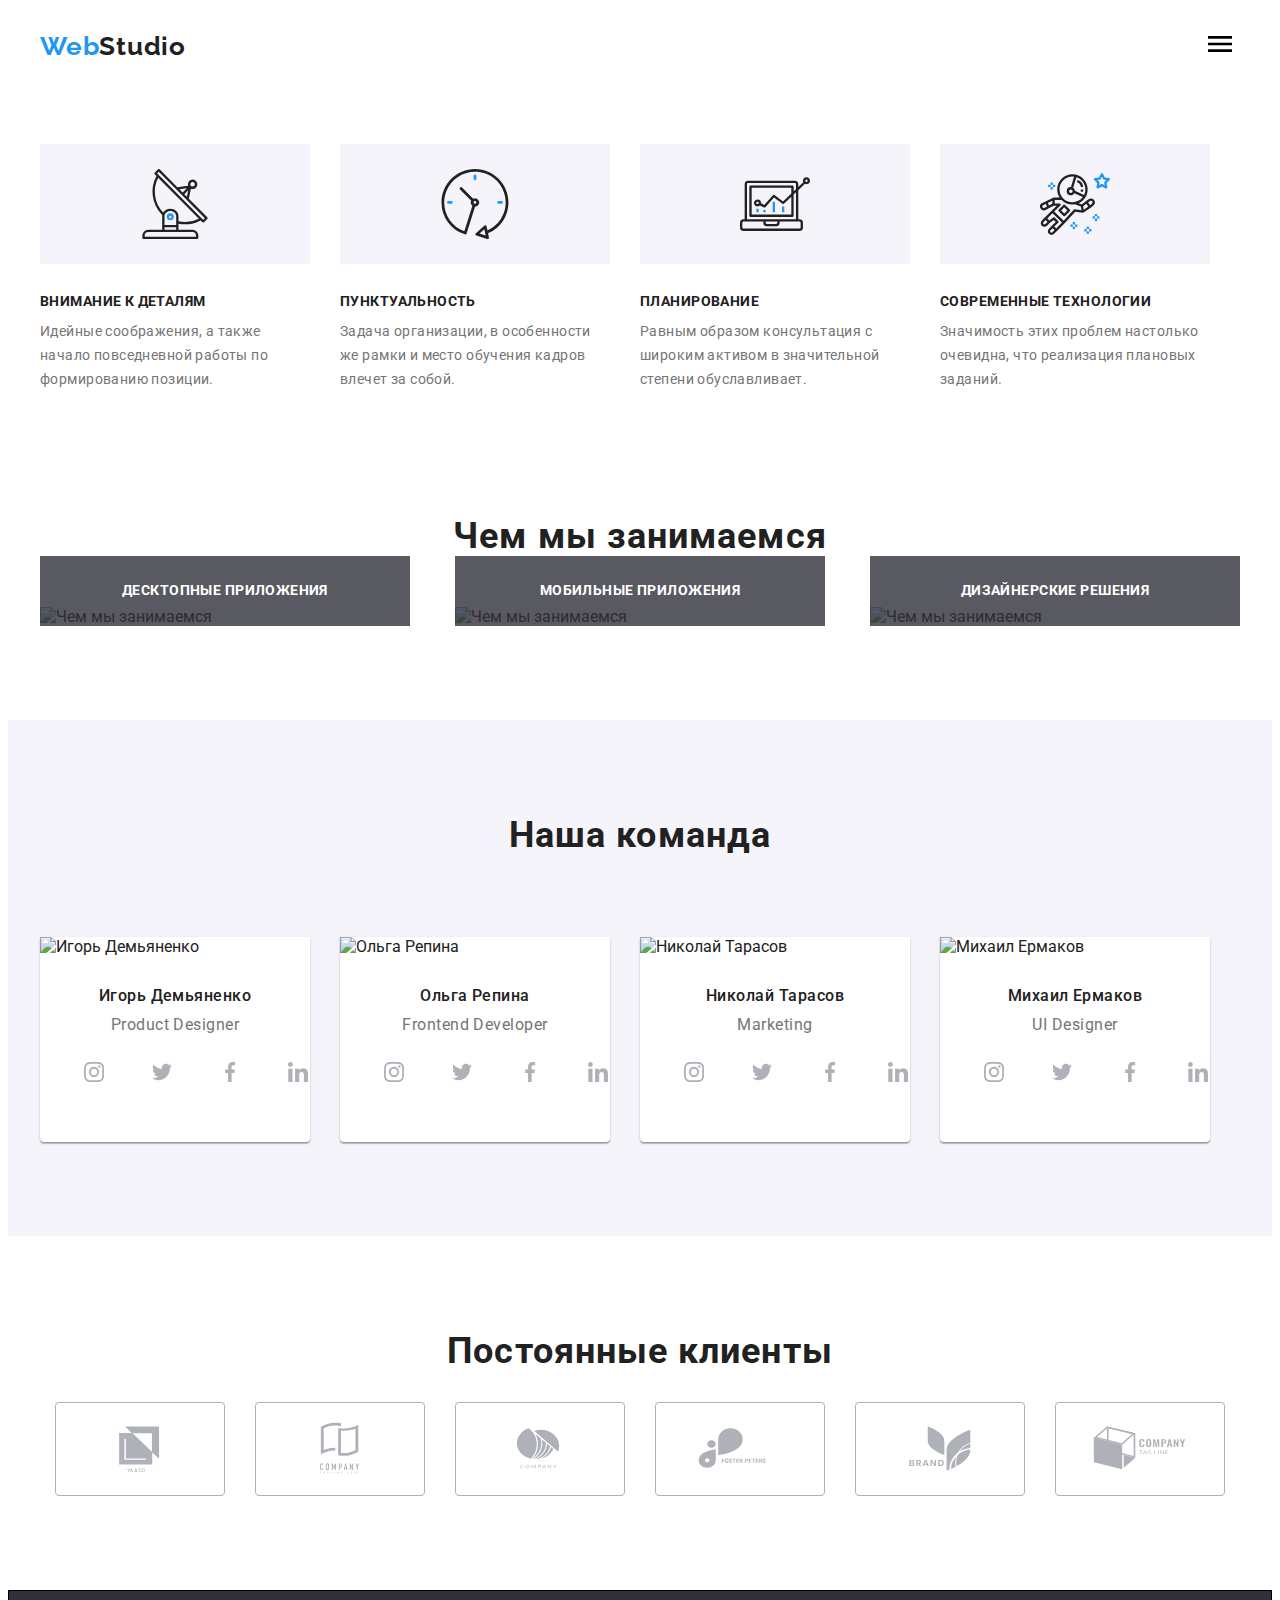
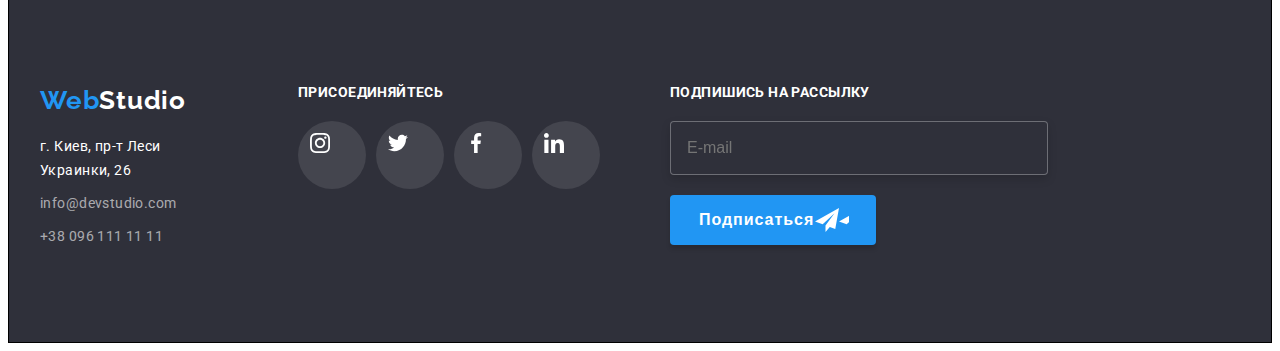
==== commit f466e4ee: "Web-pages adapt" ====
--- a/index.html
+++ b/index.html
@@ -25,30 +25,86 @@
               ><span class="logo__span--black">Studio</span>
             </a>
             <nav class="menu">
-              <ul class="menu-list">
-                <li class="menu-list__item">
-                  <a href="index.html" class="menu-list__link active text"
-                    >Студия</a
-                  >
-                </li>
-                <li class="menu-list__item">
-                  <a href="portfolio.html" class="menu-list__link text"
-                    >Портфолио</a
-                  >
-                </li>
-                <li class="menu-list__item">
-                  <a href="#" class="menu-list__link text">Контакты</a>
-                </li>
-              </ul>
+              <button
+                type="button"
+                class="menu__button"
+                aria-expanded="false"
+                aria-controls="menu__mobile"
+                data-menu-button
+              >
+                <svg
+                  width="40"
+                  height="40"
+                  aria-label="Переключатель мобильного меню"
+                >
+                  <use
+                    class="icon-cross"
+                    href="./images/sprite.svg#icon-close"
+                  ></use>
+                  <use
+                    class="icon-menu"
+                    href="./images/sprite.svg#icon-menu"
+                  ></use>
+                </svg>
+              </button>
+              <div class="menu__mobile" id="menu__mobile" data-menu>
+                <ul class="menu-list">
+                  <li class="menu-list__item">
+                    <a href="index.html" class="menu-list__link active"
+                      >Студия</a
+                    >
+                  </li>
+                  <li class="menu-list__item">
+                    <a href="portfolio.html" class="menu-list__link"
+                      >Портфолио</a
+                    >
+                  </li>
+                  <li class="menu-list__item">
+                    <a href="#" class="menu-list__link">Контакты</a>
+                  </li>
+                </ul>
+                <div class="menu__contact">
+                  <ul class="menu__contact-list">
+                    <li class="menu__contact-item tel">
+                      <a
+                        href="tel:+380961111111"
+                        class="menu__contact-link text"
+                      >
+                        +38 096 111 11 11
+                      </a>
+                    </li>
+                    <li class="menu__contact-item mail">
+                      <a
+                        href="mailto:info@devstudio.com"
+                        class="menu__contact-link"
+                      >
+                        info@devstudio.com</a
+                      >
+                    </li>
+                  </ul>
+
+                  <ul class="menu__social-list">
+                    <li class="menu__social-item">
+                      <a href="" class="menu__social-link">Instagram</a>
+                    </li>
+                    <li class="menu__social-item">
+                      <a href="" class="menu__social-link">Twitter</a>
+                    </li>
+                    <li class="menu__social-item">
+                      <a href="" class="menu__social-link">Facebook</a>
+                    </li>
+                    <li class="menu__social-item">
+                      <a href="" class="menu__social-link">LinkedIn</a>
+                    </li>
+                  </ul>
+                </div>
+              </div>
             </nav>
           </div>
           <div class="contact">
             <ul class="contact-list">
               <li class="contact-list__item">
-                <a
-                  href="mailto:info@devstudio.com"
-                  class="contact-list__link text"
-                >
+                <a href="mailto:info@devstudio.com" class="contact-list__link">
                   <svg class="contact-list__icon" width="16" height="12">
                     <use href="./images/sprite.svg#icon-mail" />
                   </svg>
@@ -71,7 +127,7 @@
     </header>
 
     <main>
-      <section class="heading">
+      <!-- <section class="heading">
         <div class="container">
           <h1 class="heading__title">Эффективные решения для вашего бизнеса</h1>
           <button
@@ -170,7 +226,7 @@
             </div>
           </div>
         </div>
-      </section>
+      </section> -->
 
       <section class="content">
         <div class="container">
@@ -183,24 +239,24 @@
               </p>
             </li>
             <li class="content-list__item content-icon">
-              <h3 class="content-list__text">Внимание к деталям</h3>
+              <h3 class="content-list__text">Пунктуальность</h3>
               <p class="content-list__description">
-                Идейные соображения, а также начало повседневной работы по
-                формированию позиции.
+                Задача организации, в особенности же рамки и место обучения
+                кадров влечет за собой.
               </p>
             </li>
             <li class="content-list__item content-icon">
-              <h3 class="content-list__text">Внимание к деталям</h3>
+              <h3 class="content-list__text">Планирование</h3>
               <p class="content-list__description">
-                Идейные соображения, а также начало повседневной работы по
-                формированию позиции.
+                Равным образом консультация с широким активом в значительной
+                степени обуславливает.
               </p>
             </li>
             <li class="content-list__item content-icon">
-              <h3 class="content-list__text">Внимание к деталям</h3>
+              <h3 class="content-list__text">Современные технологии</h3>
               <p class="content-list__description">
-                Идейные соображения, а также начало повседневной работы по
-                формированию позиции.
+                Значимость этих проблем настолько очевидна, что реализация
+                плановых заданий.
               </p>
             </li>
           </ul>
@@ -397,6 +453,7 @@
           </div>
         </div>
       </section>
+
       <section class="clients section">
         <div class="container">
           <h2 class="clients__title title">Постоянные клиенты</h2>
@@ -442,7 +499,7 @@
       </section>
     </main>
 
-    <footer class="bottom">
+    <footer class="bottom section">
       <div class="container">
         <div class="footer__thumb">
           <div class="footer__left">
@@ -513,5 +570,6 @@
       </div>
     </footer>
     <script src="./js/modal.js"></script>
+    <script src="./js/mobile-menu.js"></script>
   </body>
 </html>
--- a/css/main.min.css
+++ b/css/main.min.css
@@ -1,2 +1,2 @@
-:root{--primary-text-color: #212121;--secondary-text-color: #757575;--title-text-color: #ffffff;--accent-color: #2196f3;--primary-white-color: #ffffff;--contact-white-color: rgba(255, 255, 255, 0.6);--border-color: #eee;--border-color-black: #000;--border-color-line: #ececec;--border-color-gray: #afb1b8;--background-white-color: #f5f4fa;--background-black-color: #2f303a;--background-blue-color: rgba(33, 150, 243, 0.9)}h1,h2,h3,p,ul{margin:0;padding:0}body{background-color:var(--primary-white-color);color:var(--primary-text-color);font-family:Roboto, sans-serif;box-sizing:inherit}.title{margin-bottom:50px;font-style:normal;font-weight:700;font-size:36px;line-height:1.17;text-align:center;letter-spacing:0.03em}.section{padding-top:94px;padding-bottom:94px}.container{width:1200px;margin:0 auto;padding-left:15px;padding-right:15px}.text{font-weight:500;font-size:14px;line-height:1.17;font-style:normal;letter-spacing:0.02em;text-decoration:none}.logo{margin-right:93px;font-family:Raleway;font-weight:700;font-size:26px;line-height:1.17;font-style:normal;letter-spacing:0.03em;color:var(--primary-text-color);text-decoration:none}.logo__span{color:var(--accent-color)}.logo__span-black{color:var(--primary-text-color)}.logo__span-white{color:var(--title-text-color)}.menu-list{list-style:none;display:flex}.menu-list__link{color:var(--primary-text-color);transition:color 250ms cubic-bezier(0.4, 0, 0.2, 1);position:relative}.menu-list__link:hover,.menu-list__link:focus{color:var(--accent-color);outline:none}.active{color:var(--accent-color)}.active::after{position:absolute;content:"";bottom:-32px;left:0;width:100%;height:4px;background-color:var(--accent-color);border-radius:2px;transition:opacity 250ms cubic-bezier(0.4, 0, 0.2, 1)}.menu-list__item:not(:last-child){margin-right:50px}.contact-list{list-style:none;display:flex}.contact-list__link{color:var(--secondary-text-color);transition:color 250ms cubic-bezier(0.4, 0, 0.2, 1)}.contact-list__link:hover,.contact-list__link:focus{color:var(--accent-color);outline:none}.contact-list__item:not(:last-child){margin-right:30px}.contact-list__icon{fill:var(--secondary-text-color);margin-right:10px}.contact-list__link:hover .contact-list__icon,.contact-list__link:focus .contact-list__icon{fill:var(--accent-color)}.team__list-icon{list-style:none;display:flex;justify-content:space-between;width:206px;margin:16px 32px 30px}.team__item-link{display:inline-block;width:44px;height:44px;padding:12px;transition:background-color 250ms cubic-bezier(0.4, 0, 0.2, 1),fill 250ms cubic-bezier(0.4, 0, 0.2, 1)}.team__item-link:hover,.team__item-link:focus{background-color:var(--accent-color);border-radius:50px;outline:none}.team__item-svg{height:20px;width:20px;fill:var(--border-color-gray);transition:fill 250ms cubic-bezier(0.4, 0, 0.2, 1)}.team__item-link:hover .team__item-svg,:focus .team__item-svg{fill:var(--primary-white-color)}.btn{font-style:normal;font-weight:700;font-size:16px;line-height:1.9;letter-spacing:0.06em;color:var(--primary-white-color);background-color:var(--accent-color);cursor:pointer}.backdrop{position:fixed;top:0;left:0;width:100%;height:100%;background-color:rgba(0,0,0,0.2);opacity:1;transform:scale(1);transition:opacity 250ms cubic-bezier(0.4, 0, 0.2, 1),transform 250ms cubic-bezier(0.4, 0, 0.2, 1)}.backdrop.is-hidden{opacity:0;pointer-events:none;transform:scale(2)}.modal{position:absolute;top:50%;left:50%;transform:translate(-50%, -50%);min-height:300px;min-width:400px;padding:15px;background-color:#fff;padding:40px}.modal-form__close-btn{position:absolute;top:0;right:0;margin:8px;width:30px;height:30px;border-radius:50%;border:1px solid rgba(0,0,0,0.1);background-color:var(--primary-white-color);cursor:pointer;transition:fill 250ms cubic-bezier(0.4, 0, 0.2, 1)}.modal-form__close-btn:hover{fill:var(--accent-color)}.modal-form__field :not(:last-child){margin-bottom:10px}.modal__title{font-style:normal;font-weight:700;font-size:20px;line-height:1.15;text-align:center;letter-spacing:0.03em;color:var(--primary-text-color);margin-bottom:12px}.modal-form__label{font-style:normal;font-weight:400;font-size:12px;line-height:1.17;letter-spacing:0.01em;margin-bottom:4px;color:var(--secondary-text-color);display:flex;align-items:start}.modal-form__input{width:100%;height:40px;background-color:transparent;border:1px solid rgba(33,33,33,0.2);border-radius:4px;outline:none;padding-left:42px;transition:border-color 250ms cubic-bezier(0.4, 0, 0.2, 1),fill 250ms cubic-bezier(0.4, 0, 0.2, 1)}.modal-form__input:focus{border-color:var(--accent-color)}.modal-form__input:focus+.modal-form__icon{fill:var(--accent-color)}.modal-form__text{width:100%;height:120px;background-color:transparent;border:1px solid rgba(33,33,33,0.2);border-radius:5px;padding:10px 20px;resize:none;color:var(--primary-text-color)}.modal-form__text::placeholder{font-style:normal;font-weight:normal;font-size:12px;line-height:1.2;letter-spacing:0.01em;color:rgba(117,117,117,0.5)}.modal-form__text:focus{border-color:var(--accent-color)}.modal-form__icon{position:absolute;top:50%;transform:translateY(-50%);left:8px;transition:fill 250ms cubic-bezier(0.4, 0, 0.2, 1)}.modal-form__input-wrap{display:block;position:relative}.modal-form__check-text{font-style:normal;font-weight:400;font-size:14px;line-height:1.7;letter-spacing:0.03em;color:var(--secondary-text-color);display:flex;align-items:center;justify-content:center}.modal-form__check-link{color:var(--accent-color)}.modal-form__check-text span{width:15px;height:15px;border-radius:2px;border:1px solid var(--background-black-color);display:flex;margin-right:5px;align-items:center;justify-content:center}.modal-form__icon-check{fill:var(--primary-white-color)}.modal-form__input-check:checked+.modal-form__check-text span{background-color:var(--accent-color);border:none}.visually-hidden{position:absolute;white-space:nowrap;width:1px;height:1px;overflow:hidden;border:0px;padding:0;clip:rect(0 0 0 0);clip-path:inset(50%);margin:-1px}.modal-form__btn{font-style:normal;font-weight:700;font-size:16px;line-height:1.9;text-align:center;letter-spacing:0.06em;color:#ffffff;width:200px;height:50px;background:#188ce8;box-shadow:0px 4px 4px rgba(0,0,0,0.15);border-radius:4px;border:none;outline:none;margin-top:30px;cursor:pointer}.header{padding-top:24px;padding-bottom:25px}.header__info{display:flex;justify-content:space-between;align-items:center}.header__top-info{display:flex;align-items:center}.heading{text-align:center;padding-top:200px;padding-bottom:200px;background-image:linear-gradient(to right, rgba(47,48,58,0.4), rgba(47,48,58,0.4)),url(../images/header.jpg);margin:0 auto;max-width:1600px;height:600px;background-size:cover;background-repeat:no-repeat;background-position:center}.heading__title{margin:0 auto;width:696px;font-style:normal;font-weight:900;font-size:44px;line-height:1.36;letter-spacing:0.06em;text-transform:uppercase;color:var(--title-text-color)}.content{padding-top:94px}.content-list{display:flex;justify-content:space-between}.content-list__item{list-style:none}.content-list__item:before{display:block;content:"";height:120px;background-color:var(--background-white-color);background-position:center;background-size:70px 70px;background-repeat:no-repeat}.content-list__item:nth-child(1):before{background-image:url(../images/antenna.svg)}.content-list__item:nth-child(2):before{background-image:url(../images/clock.svg)}.content-list__item:nth-child(3):before{background-image:url(../images/diagram.svg)}.content-list__item:nth-child(4):before{background-image:url(../images/astronaut.svg)}.content-list__item:not(:last-child){margin-right:30px}.content-list__text{margin-top:30px;padding-bottom:10px;font-style:normal;font-weight:700;font-size:14px;line-height:1.14;letter-spacing:0.03em;text-transform:uppercase}.content-list__description{color:var(--secondary-text-color);font-size:14px;line-height:1.7;letter-spacing:0.03em}.gallery-list{display:flex;justify-content:space-between}.gallery-list__item{list-style:none;position:relative}.gallery-list__item>img{display:block}.gallery-list__item:not(:last-child){margin-right:30px}.gallery-list__text{position:absolute;bottom:0;left:0;width:100%;height:70px;display:flex;justify-content:center;align-items:center;background-color:rgba(47,48,58,0.8)}.gallery-list__description{font-style:normal;font-weight:700;font-size:14px;line-height:1.14;letter-spacing:0.03em;text-transform:uppercase;color:var(--primary-white-color)}.team{background-color:var(--background-white-color)}.team__cards{display:flex}.team__card{width:270px;margin-right:30px;box-shadow:0px 1px 3px rgba(0,0,0,0.12),0px 1px 1px rgba(0,0,0,0.14),0px 2px 1px rgba(0,0,0,0.2);border-radius:0px 0px 4px 4px;background-color:var(--primary-white-color)}.team__card:last-child{margin-right:0}.team-card__text{padding-top:30px}.team-card__name{margin-bottom:10px;font-style:normal;font-weight:500;font-size:16px;line-height:1.19;text-align:center;letter-spacing:0.03em}.team-card__description{color:var(--secondary-text-color);font-size:16px;line-height:1.19;text-align:center;letter-spacing:0.03em}.clients-list{list-style:none;display:flex;justify-content:center}.clients-list__item:not(:last-child){margin-right:30px}.clients-list__link{width:170px;height:92px;border:1px solid var(--border-color-gray);border-radius:4px;display:flex;justify-content:center;align-items:center;transition:fill 250ms cubic-bezier(0.4, 0, 0.2, 1)}.clients-list__link:hover,.clients-list__link:focus{border:1px solid var(--accent-color);outline:none}.clients-list__icon{width:106px;height:60px;fill:var(--border-color-gray);transition:fill 250ms cubic-bezier(0.4, 0, 0.2, 1)}.clients-list__link:hover .clients-list__icon,:focus .clients-list__icon{fill:var(--accent-color)}.bottom{padding-top:60px;padding-bottom:60px;background-color:var(--background-black-color);border:1px solid var(--border-color-black)}.footer__bottom-text{color:var(--title-text-color);font-style:normal;font-size:14px;line-height:1.7;letter-spacing:0.03em;margin-top:20px}.footer__bottom-link{display:flex;flex-direction:column}.footer__contact-link{margin-top:9px;display:block;font-style:normal;font-weight:400;font-size:14px;line-height:1.7;text-decoration:none;color:var(--contact-white-color);letter-spacing:0.03em;transition:color 250ms cubic-bezier(0.4, 0, 0.2, 1)}.footer__contact-link:hover,.footer__contact-link:focus{color:var(--accent-color);outline:none}.footer__thumb{display:flex;align-items:baseline}.footer__list-icon{list-style:none;display:flex;justify-content:center}.footer__link-icon{width:44px;height:44px;padding:12px;background-color:rgba(255,255,255,0.1);border-radius:50%;display:flex;transition:background-color 250ms cubic-bezier(0.4, 0, 0.2, 1)}.footer__link-icon:hover,.footer__link-icon:focus{background-color:var(--accent-color);outline:none}.footer__item-icon:not(:last-child){margin-right:10px}.footer__icon-svg{height:20px;width:20px;fill:var(--primary-white-color);justify-content:center;align-items:center}.footer__link-icon{fill:var(--primary-white-color)}.footer__left{margin-right:70px}.footer__icon-invent{margin-bottom:20px;font-style:normal;font-weight:700;font-size:14px;line-height:1.14;letter-spacing:0.03em;text-transform:uppercase;color:var(--primary-white-color)}.footer__right{margin-left:70px}.footer__form-block{display:flex;align-items:baseline;width:570px;height:86px}.footer__form-input{display:inline-block;width:358px;height:50px;background-color:var(--background-black-color);border:1px solid rgba(255,255,255,0.3);border-radius:4px;filter:drop-shadow(0px 4px 4px rgba(0,0,0,0.15));font-weight:400;font-size:16px;line-height:1.25;padding-left:16px}.footer__form-btn{position:relative;display:inline-block;padding:10px 62px 10px 29px;height:50px;box-shadow:0px 4px 4px rgba(0,0,0,0.15);border-radius:4px;outline:none;border:none;font-style:normal;font-weight:700;font-size:16px;line-height:1.9;letter-spacing:0.06em;color:var(--primary-white-color);background-color:var(--accent-color)}.footer__form-btn::after{display:inline-block;position:absolute;transform:translate(-50%, -50%);top:50%;right:10px;content:"";width:24px;height:24px;background-image:url(../images/icon-send.svg);padding-left:10px}.button-active{margin-top:30px;padding:10px 32px}.portfolio__content{padding-top:94px;padding-bottom:94px;border-top:1px solid var(--border-color-line)}.portfolio__list{list-style:none;display:flex;flex-wrap:wrap}.portfolio__list-item{margin-right:30px;margin-bottom:30px;transition:box-shadow 250ms cubic-bezier(0.4, 0, 0.2, 1)}.portfolio__list-item:hover .portfolio__list{transform:translateY(0)}.portfolio__list-item:hover,.portfolio__list-item:focus{box-shadow:0px 1px 1px rgba(0,0,0,0.12),0px 4px 4px rgba(0,0,0,0.06),1px 4px 6px rgba(0,0,0,0.16)}.portfolio__list-item:nth-child(3n){margin-right:0px}.portfolio__list-item:hover .portfolio__list-img-text{transform:translateY(0)}.portfolio__list-item:nth-last-child(-n+3){margin-bottom:0px}.portfolio__list-link{color:var(--primary-text-color);text-decoration:none}.portfolio__list-img{display:block}.portfolio__list-img-text{position:absolute;top:0;left:0;font-style:normal;font-weight:400;font-size:18px;line-height:1.56;letter-spacing:0.03em;color:var(--primary-white-color);background-color:var(--background-blue-color);padding:63px 24px;height:100%;transform:translateY(100%);transition:transform 250ms cubic-bezier(0.4, 0, 0.2, 1)}.portfolio__wrap{position:relative;overflow:hidden}.portfolio__text{padding:20px 24px;border-left-width:1px;border-left-style:solid;border-left-color:var(--border-color);border-bottom-width:1px;border-bottom-style:solid;border-bottom-color:var(--border-color);border-right-width:1px;border-right-style:solid;border-right-color:var(--border-color)}.portfolio__title{font-style:normal;font-weight:700;font-size:18px;line-height:2;letter-spacing:0.06em}.portfolio__description{color:var(--secondary-text-color);font-size:16px;line-height:1.88;letter-spacing:0.03em}.filter__list{list-style:none;display:flex;justify-content:center;margin-bottom:50px}.filter__list-link{transition:box-shadow 250ms cubic-bezier(0.4, 0, 0.2, 1),background-color 250ms cubic-bezier(0.4, 0, 0.2, 1)}.filter__list-link:hover,.filter__list-link:focus{background-color:var(--accent-color);box-shadow:0px 3px 1px rgba(0,0,0,0.1),0px 1px 2px rgba(0,0,0,0.08),0px 2px 2px rgba(0,0,0,0.12);border-radius:4px}.filter__list-link:not(:last-child){margin-right:8px}.filter__list-button{font-style:normal;font-weight:500;font-size:16px;line-height:1.63;letter-spacing:0.03em;cursor:pointer;padding:6px 22px;border:none;border-radius:4px;transition:color 250ms cubic-bezier(0.4, 0, 0.2, 1),background-color 250ms cubic-bezier(0.4, 0, 0.2, 1)}.filter__list-button:hover,.filter__list-button:focus{color:var(--primary-white-color);background-color:var(--accent-color);outline:none}
+:root{--primary-text-color: #212121;--secondary-text-color: #757575;--title-text-color: #ffffff;--accent-color: #2196f3;--primary-white-color: #ffffff;--contact-white-color: rgba(255, 255, 255, 0.6);--border-color: #eee;--border-color-black: #000;--border-color-line: #ececec;--border-color-gray: #afb1b8;--background-white-color: #f5f4fa;--background-black-color: #2f303a;--background-blue-color: rgba(33, 150, 243, 0.9)}h1,h2,h3,p,ul{margin:0;padding:0}body{background-color:var(--primary-white-color);color:var(--primary-text-color);font-family:Roboto, sans-serif;box-sizing:border-box}.title{font-style:normal;font-weight:700;font-size:28px;line-height:1.18;text-align:center;letter-spacing:0.03em}@media screen and (min-width: 768px){.title{font-style:normal;font-weight:700;font-size:28px;line-height:1.18;text-align:center;letter-spacing:0.03em}}@media screen and (min-width: 1200px){.title{margin-bottom:50px;font-style:normal;font-weight:700;font-size:36px;line-height:1.17;text-align:center;letter-spacing:0.03em}}.section{padding-top:60px;padding-bottom:60px}@media screen and (min-width: 1200px){.section{padding-top:94px;padding-bottom:94px}}.container{width:100%;margin:0 auto;padding-left:15px;padding-right:15px}@media screen and (min-width: 480px){.container{width:480px}}@media screen and (min-width: 768px){.container{width:768px}}@media screen and (min-width: 1200px){.container{width:1200px}}.logo{font-family:Raleway;font-weight:700;font-size:26px;line-height:1.17;font-style:normal;letter-spacing:0.03em;color:var(--primary-text-color);text-decoration:none}.logo__span{color:var(--accent-color)}.logo__span-black{color:var(--primary-text-color)}.logo__span-white{color:var(--title-text-color)}.menu__button{display:inline-flex;margin:0;padding:0;border:none;background-color:transparent}.menu__button.is-open{position:fixed;z-index:12;top:10px;right:15px}.menu__button .icon-cross{display:none}.menu__button.is-open .icon-cross{display:block}.menu__button.is-open .icon-menu{display:none}.menu__mobile{display:none;position:fixed;top:0;left:0;width:100%;height:100%;background-color:#fff;z-index:-1}.menu__mobile.is-open{display:block;z-index:10}.icon-cross{width:40px;height:40px}.menu-list{list-style:none}@media screen and (max-width: 768px){.menu-list{position:absolute;top:48px;left:40px}}.menu-list__item:not(:last-child){margin-bottom:32px}.menu-list__link{color:var(--primary-text-color);transition:color 250ms cubic-bezier(0.4, 0, 0.2, 1);font-weight:500;font-size:40px;line-height:1.17;font-style:normal;letter-spacing:0.02em;text-decoration:none}.menu-list__link:hover,.menu-list__link:focus{color:var(--accent-color);outline:none}.menu__contact{display:block;position:absolute;bottom:48px;left:40px}.menu__contact-list{list-style:none;display:flex;flex-direction:column;margin-bottom:64px}.menu__contact-link{color:var(--accent-color);transition:color 250ms cubic-bezier(0.4, 0, 0.2, 1);font-weight:500;line-height:1.17;font-style:normal;letter-spacing:0.02em;text-decoration:none}.menu__contact-link:hover,.menu__contact-link:focus{color:var(--accent-color);outline:none}.menu__contact-icon{fill:var(--secondary-text-color);margin-right:10px}.contact-link:hover .menu__contact-icon,.contact-link:focus .menu__contact-icon{fill:var(--accent-color)}.menu__social-list{list-style:none;display:flex;flex-wrap:wrap}.menu__social-item{display:flex}.menu__social-item:not(:last-child):after{display:block;content:"";width:1px;height:100%;background-color:rgba(33,33,33,0.2);margin:0px 10px}.menu__social-link{text-decoration:none;color:var(--accent-color);font-style:normal;font-weight:500;font-size:18px;line-height:1.22;letter-spacing:0.02em}.tel{font-style:normal;font-weight:500;font-size:34px;line-height:40px;letter-spacing:0.02em;margin-bottom:32px}.mail a{color:var(--secondary-text-color);font-style:normal;font-weight:500;font-size:24px;line-height:1.17;letter-spacing:0.02em}.contact{display:none}.contact-list{list-style:none}.contact-list__link{color:var(--secondary-text-color);transition:color 250ms cubic-bezier(0.4, 0, 0.2, 1);font-weight:500;font-size:14px;line-height:1.17;font-style:normal;letter-spacing:0.02em;text-decoration:none}.contact-list__link:hover,.contact-list__link:focus{color:var(--accent-color);outline:none}.contact-list__item:not(:last-child){margin-right:30px}.contact-list__icon{fill:var(--secondary-text-color);margin-right:10px}.contact-list__link:hover .contact-list__icon,.contact-list__link:focus .contact-list__icon{fill:var(--accent-color)}.team__list-icon{list-style:none;display:flex;justify-content:space-between;width:206px;margin-top:16px;margin-left:auto;margin-right:auto}.team__item-link{display:inline-block;width:44px;height:44px;padding:12px;transition:background-color 250ms cubic-bezier(0.4, 0, 0.2, 1),fill 250ms cubic-bezier(0.4, 0, 0.2, 1)}.team__item-link:hover,.team__item-link:focus{background-color:var(--accent-color);border-radius:50px;outline:none}.team__item-svg{height:20px;width:20px;fill:var(--border-color-gray);transition:fill 250ms cubic-bezier(0.4, 0, 0.2, 1)}.team__item-link:hover .team__item-svg,:focus .team__item-svg{fill:var(--primary-white-color)}.btn{font-style:normal;font-weight:700;font-size:16px;line-height:1.9;letter-spacing:0.06em;color:var(--primary-white-color);background-color:var(--accent-color);cursor:pointer}.button-active{margin-top:30px;padding:10px 32px}.backdrop{position:fixed;top:0;left:0;width:100%;height:100%;background-color:rgba(0,0,0,0.2);opacity:1;transform:scale(1);transition:opacity 250ms cubic-bezier(0.4, 0, 0.2, 1),transform 250ms cubic-bezier(0.4, 0, 0.2, 1)}.backdrop.is-hidden{opacity:0;pointer-events:none;transform:scale(2)}.modal{position:absolute;top:50%;left:50%;transform:translate(-50%, -50%);min-height:300px;min-width:400px;padding:15px;background-color:#fff;padding:40px}.modal-form__close-btn{position:absolute;top:0;right:0;margin:8px;width:30px;height:30px;border-radius:50%;border:1px solid rgba(0,0,0,0.1);background-color:var(--primary-white-color);cursor:pointer;transition:fill 250ms cubic-bezier(0.4, 0, 0.2, 1)}.modal-form__close-btn:hover{fill:var(--accent-color)}.modal-form__field :not(:last-child){margin-bottom:10px}.modal__title{font-style:normal;font-weight:700;font-size:20px;line-height:1.15;text-align:center;letter-spacing:0.03em;color:var(--primary-text-color);margin-bottom:12px}.modal-form__label{font-style:normal;font-weight:400;font-size:12px;line-height:1.17;letter-spacing:0.01em;margin-bottom:4px;color:var(--secondary-text-color);display:flex;align-items:start}.modal-form__input{width:100%;height:40px;background-color:transparent;border:1px solid rgba(33,33,33,0.2);border-radius:4px;outline:none;padding-left:42px;transition:border-color 250ms cubic-bezier(0.4, 0, 0.2, 1),fill 250ms cubic-bezier(0.4, 0, 0.2, 1)}.modal-form__input:focus{border-color:var(--accent-color)}.modal-form__input:focus+.modal-form__icon{fill:var(--accent-color)}.modal-form__text{width:100%;height:120px;background-color:transparent;border:1px solid rgba(33,33,33,0.2);border-radius:5px;padding:10px 20px;resize:none;color:var(--primary-text-color)}.modal-form__text::placeholder{font-style:normal;font-weight:normal;font-size:12px;line-height:1.2;letter-spacing:0.01em;color:rgba(117,117,117,0.5)}.modal-form__text:focus{border-color:var(--accent-color)}.modal-form__icon{position:absolute;top:50%;transform:translateY(-50%);left:8px;transition:fill 250ms cubic-bezier(0.4, 0, 0.2, 1)}.modal-form__input-wrap{display:block;position:relative}.modal-form__check-text{font-style:normal;font-weight:400;font-size:14px;line-height:1.7;letter-spacing:0.03em;color:var(--secondary-text-color);display:flex;align-items:center;justify-content:center}.modal-form__check-link{color:var(--accent-color)}.modal-form__check-text span{width:15px;height:15px;border-radius:2px;border:1px solid var(--background-black-color);display:flex;margin-right:5px;align-items:center;justify-content:center}.modal-form__icon-check{fill:var(--primary-white-color)}.modal-form__input-check:checked+.modal-form__check-text span{background-color:var(--accent-color);border:none}.visually-hidden{position:absolute;white-space:nowrap;width:1px;height:1px;overflow:hidden;border:0px;padding:0;clip:rect(0 0 0 0);clip-path:inset(50%);margin:-1px}.modal-form__btn{font-style:normal;font-weight:700;font-size:16px;line-height:1.9;text-align:center;letter-spacing:0.06em;color:#ffffff;width:200px;height:50px;background:#188ce8;box-shadow:0px 4px 4px rgba(0,0,0,0.15);border-radius:4px;border:none;outline:none;margin-top:30px;cursor:pointer}.header{padding-top:16px;padding-bottom:16px}.header__top-info{display:flex;justify-content:space-between;align-items:center}.heading__title{margin:0 auto;width:360px;font-style:normal;font-weight:900;font-size:26px;line-height:1.62;letter-spacing:0.06em;text-transform:uppercase;color:var(--title-text-color)}.heading{text-align:center;padding-top:200px;padding-bottom:200px;background-image:linear-gradient(to right, rgba(47,48,58,0.4), rgba(47,48,58,0.4)),url(../images/header.jpg);margin:0 auto;max-width:1600px;height:600px;background-size:cover;background-repeat:no-repeat;background-position:center}.content{padding-top:60px;padding-bottom:60px}.content-list{margin-bottom:-30px}@media screen and (min-width: 768px){.content-list{display:flex;flex-wrap:wrap}}@media screen and (min-width: 1200px){.content-list{display:flex}}.content-list__item{list-style:none;margin-bottom:30px}@media screen and (min-width: 768px){.content-list__item{width:354px}.content-list__item:nth-child(odd){margin-right:30px}}@media screen and (min-width: 1200px){.content-list__item:not(:last-child){margin-right:30px}}@media screen and (min-width: 1200px){.content-list__item{width:270px}}@media screen and (min-width: 1200px){.content-list__item{margin-bottom:0}}.content-list__item:nth-child(1):before{background-image:url(../images/antenna.svg)}.content-list__item:nth-child(2):before{background-image:url(../images/clock.svg)}.content-list__item:nth-child(3):before{background-image:url(../images/diagram.svg)}.content-list__item:nth-child(4):before{background-image:url(../images/astronaut.svg)}.content-list__item:before{display:block;content:"";height:120px;background-color:var(--background-white-color);background-position:center;background-size:70px 70px;background-repeat:no-repeat}.content-list__text{margin-top:30px;padding-bottom:10px;font-style:normal;font-weight:700;font-size:14px;line-height:1.14;letter-spacing:0.03em;text-transform:uppercase;text-align:center}@media screen and (min-width: 768px){.content-list__text{text-align:left}}.content-list__description{color:var(--secondary-text-color);font-size:14px;line-height:1.7;letter-spacing:0.03em}.gallery{display:none}@media screen and (min-width: 1200px){.gallery{display:block}}@media screen and (min-width: 1200px){.gallery-list{display:flex;justify-content:space-between}}@media screen and (min-width: 1200px){.gallery-list__item{list-style:none;position:relative}}@media screen and (min-width: 1200px){.gallery-list__item>img{display:block}}@media screen and (min-width: 1200px){.gallery-list__item:not(:last-child){margin-right:30px}}@media screen and (min-width: 1200px){.gallery-list__text{position:absolute;bottom:0;left:0;width:100%;height:70px;display:flex;justify-content:center;align-items:center;background-color:rgba(47,48,58,0.8)}}@media screen and (min-width: 1200px){.gallery-list__description{font-style:normal;font-weight:700;font-size:14px;line-height:1.14;letter-spacing:0.03em;text-transform:uppercase;color:var(--primary-white-color)}}.team{background-color:var(--background-white-color)}@media screen and (min-width: 768px){.team__cards{display:flex;flex-wrap:wrap}}@media screen and (min-width: 1200px){.team__cards{display:flex}}.team__card{margin-top:30px;padding-bottom:24px;width:100%;box-shadow:0px 1px 3px rgba(0,0,0,0.12),0px 1px 1px rgba(0,0,0,0.14),0px 2px 1px rgba(0,0,0,0.2);border-radius:0px 0px 4px 4px;background-color:var(--primary-white-color)}.team__card>img{width:100%}@media screen and (min-width: 768px){.team__card{width:354px}.team__card:nth-child(odd){margin-right:30px}}@media screen and (min-width: 1200px){.team__card{width:270px;margin-right:30px;box-shadow:0px 1px 3px rgba(0,0,0,0.12),0px 1px 1px rgba(0,0,0,0.14),0px 2px 1px rgba(0,0,0,0.2);border-radius:0px 0px 4px 4px;background-color:var(--primary-white-color)}.team__card:last-child{margin-right:0}}.team-card__text{padding-top:30px}.team-card__name{margin-bottom:10px;font-style:normal;font-weight:500;font-size:16px;line-height:1.19;text-align:center;letter-spacing:0.03em}.team-card__description{color:var(--secondary-text-color);font-size:16px;line-height:1.19;font-weight:400;text-align:center;letter-spacing:0.03em}.clients__title{margin-bottom:30px;width:100%}.clients-list{list-style:none}@media screen and (min-width: 480px){.clients-list{display:flex;flex-wrap:wrap;justify-content:center}}@media screen and (min-width: 1200px){.clients-list{display:flex;justify-content:center}}.clients-list__item{margin-top:30px}@media screen and (min-width: 480px){.clients-list__item{width:210px}.clients-list__item:nth-child(odd){margin-right:30px}}@media screen and (min-width: 768px){.clients-list__item:nth-child(odd){margin-right:0}.clients-list__item:not(:nth-child(3n)){margin-right:30px}}@media screen and (min-width: 1200px){.clients-list__item{width:170px;margin-top:0}.clients-list__item:not(:last-child){margin-right:30px}}.clients-list__link{border:1px solid var(--border-color-gray);border-radius:4px;display:flex;padding:16px 52px;justify-content:center}.clients-list__link:hover,.clients-list__link:focus{border:1px solid var(--accent-color);outline:none}@media screen and (min-width: 480px){.clients-list__link{padding:16px 52px}}@media screen and (min-width: 1200px){.clients-list__link{padding:16px 32px;transition:fill 250ms cubic-bezier(0.4, 0, 0.2, 1)}}.clients-list__icon{width:106px;height:60px;fill:var(--border-color-gray)}.clients-list__link:hover .clients-list__icon,:focus .clients-list__icon{fill:var(--accent-color)}.bottom{background-color:var(--background-black-color);border:1px solid var(--border-color-black);text-align:center}@media screen and (min-width: 1200px){.bottom{text-align:start}}@media screen and (min-width: 768px){.footer__thumb{display:flex;flex-wrap:wrap;justify-content:center}}@media screen and (min-width: 1200px){.footer__thumb{display:flex;flex-wrap:nowrap;justify-content:center;align-items:baseline}}@media screen and (min-width: 768px){.footer__icon{width:50%;align-self:start}}@media screen and (min-width: 768px){.footer__left{width:50%;align-self:start}}@media screen and (min-width: 1200px){.footer__left{margin-right:70px}}.footer__bottom-text{color:var(--title-text-color);font-style:normal;font-size:14px;line-height:1.7;letter-spacing:0.03em;margin-top:20px}@media screen and (min-width: 1200px){.footer__bottom-link{display:flex;flex-direction:column}}.footer__contact-link{margin-top:9px;display:block;font-style:normal;font-weight:400;font-size:14px;line-height:1.7;text-decoration:none;color:var(--contact-white-color);letter-spacing:0.03em;transition:color 250ms cubic-bezier(0.4, 0, 0.2, 1)}@media screen and (min-width: 1200px){.footer__contact-link:hover,.footer__contact-link:focus{color:var(--accent-color);outline:none}}.footer__list-icon{list-style:none;display:flex;justify-content:center}.footer__link-icon{width:44px;height:44px;padding:12px;background-color:rgba(255,255,255,0.1);border-radius:50%;display:flex;transition:background-color 250ms cubic-bezier(0.4, 0, 0.2, 1)}@media screen and (min-width: 1200px){.footer__link-icon:hover,.footer__link-icon:focus{background-color:var(--accent-color);outline:none}}.footer__item-icon:not(:last-child){margin-right:10px}.footer__icon-svg{height:20px;width:20px;fill:var(--primary-white-color);justify-content:center;align-items:center}.footer__link-icon{fill:var(--primary-white-color)}.footer__icon-invent{margin-top:60px;margin-bottom:20px;font-style:normal;font-weight:700;font-size:14px;line-height:1.14;letter-spacing:0.03em;text-transform:uppercase;color:var(--primary-white-color)}@media screen and (min-width: 768px){.footer__icon-invent{margin-top:0}}@media screen and (min-width: 768px){.footer__right{margin-top:60px}}@media screen and (min-width: 1200px){.footer__right{margin-left:70px;margin-top:0}}@media screen and (min-width: 1200px){.footer__form-block{display:flex;align-items:baseline;width:570px;height:86px}}.footer__form-input{display:inline-block;width:100%;height:50px;background-color:var(--background-black-color);border:1px solid rgba(255,255,255,0.3);border-radius:4px;filter:drop-shadow(0px 4px 4px rgba(0,0,0,0.15));font-weight:400;font-size:16px;line-height:1.25;padding-left:16px}@media screen and (min-width: 1200px){.footer__form-input{width:358px}}.footer__form-btn{margin-top:20px;position:relative;display:inline-block;padding:10px 62px 10px 29px;height:50px;box-shadow:0px 4px 4px rgba(0,0,0,0.15);border-radius:4px;outline:none;border:none;font-style:normal;font-weight:700;font-size:16px;line-height:1.9;letter-spacing:0.06em;color:var(--primary-white-color);background-color:var(--accent-color)}.footer__form-btn::after{display:inline-block;position:absolute;transform:translate(-50%, -50%);top:50%;right:10px;content:"";width:24px;height:24px;background-image:url(../images/icon-send.svg);padding-left:10px}.portfolio__content{padding-top:94px;padding-bottom:94px;border-top:1px solid var(--border-color-line)}.portfolio__list{list-style:none;display:flex;flex-wrap:wrap}.portfolio__list-item{margin-right:30px;margin-bottom:30px;transition:box-shadow 250ms cubic-bezier(0.4, 0, 0.2, 1)}.portfolio__list-item:hover .portfolio__list{transform:translateY(0)}.portfolio__list-item:hover,.portfolio__list-item:focus{box-shadow:0px 1px 1px rgba(0,0,0,0.12),0px 4px 4px rgba(0,0,0,0.06),1px 4px 6px rgba(0,0,0,0.16)}.portfolio__list-item:nth-child(3n){margin-right:0px}.portfolio__list-item:hover .portfolio__list-img-text{transform:translateY(0)}.portfolio__list-item:nth-last-child(-n+3){margin-bottom:0px}.portfolio__list-link{color:var(--primary-text-color);text-decoration:none}.portfolio__list-img{display:block}.portfolio__list-img-text{position:absolute;top:0;left:0;font-style:normal;font-weight:400;font-size:18px;line-height:1.56;letter-spacing:0.03em;color:var(--primary-white-color);background-color:var(--background-blue-color);padding:63px 24px;height:100%;transform:translateY(100%);transition:transform 250ms cubic-bezier(0.4, 0, 0.2, 1)}.portfolio__wrap{position:relative;overflow:hidden}.portfolio__text{padding:20px 24px;border-left-width:1px;border-left-style:solid;border-left-color:var(--border-color);border-bottom-width:1px;border-bottom-style:solid;border-bottom-color:var(--border-color);border-right-width:1px;border-right-style:solid;border-right-color:var(--border-color)}.portfolio__title{font-style:normal;font-weight:700;font-size:18px;line-height:2;letter-spacing:0.06em}.portfolio__description{color:var(--secondary-text-color);font-size:16px;line-height:1.88;letter-spacing:0.03em}.filter__list{list-style:none;display:flex;justify-content:center;margin-bottom:50px}.filter__list-link{transition:box-shadow 250ms cubic-bezier(0.4, 0, 0.2, 1),background-color 250ms cubic-bezier(0.4, 0, 0.2, 1)}.filter__list-link:hover,.filter__list-link:focus{background-color:var(--accent-color);box-shadow:0px 3px 1px rgba(0,0,0,0.1),0px 1px 2px rgba(0,0,0,0.08),0px 2px 2px rgba(0,0,0,0.12);border-radius:4px}.filter__list-link:not(:last-child){margin-right:8px}.filter__list-button{font-style:normal;font-weight:500;font-size:16px;line-height:1.63;letter-spacing:0.03em;cursor:pointer;padding:6px 22px;border:none;border-radius:4px;transition:color 250ms cubic-bezier(0.4, 0, 0.2, 1),background-color 250ms cubic-bezier(0.4, 0, 0.2, 1)}.filter__list-button:hover,.filter__list-button:focus{color:var(--primary-white-color);background-color:var(--accent-color);outline:none}
 /*# sourceMappingURL=main.min.css.map */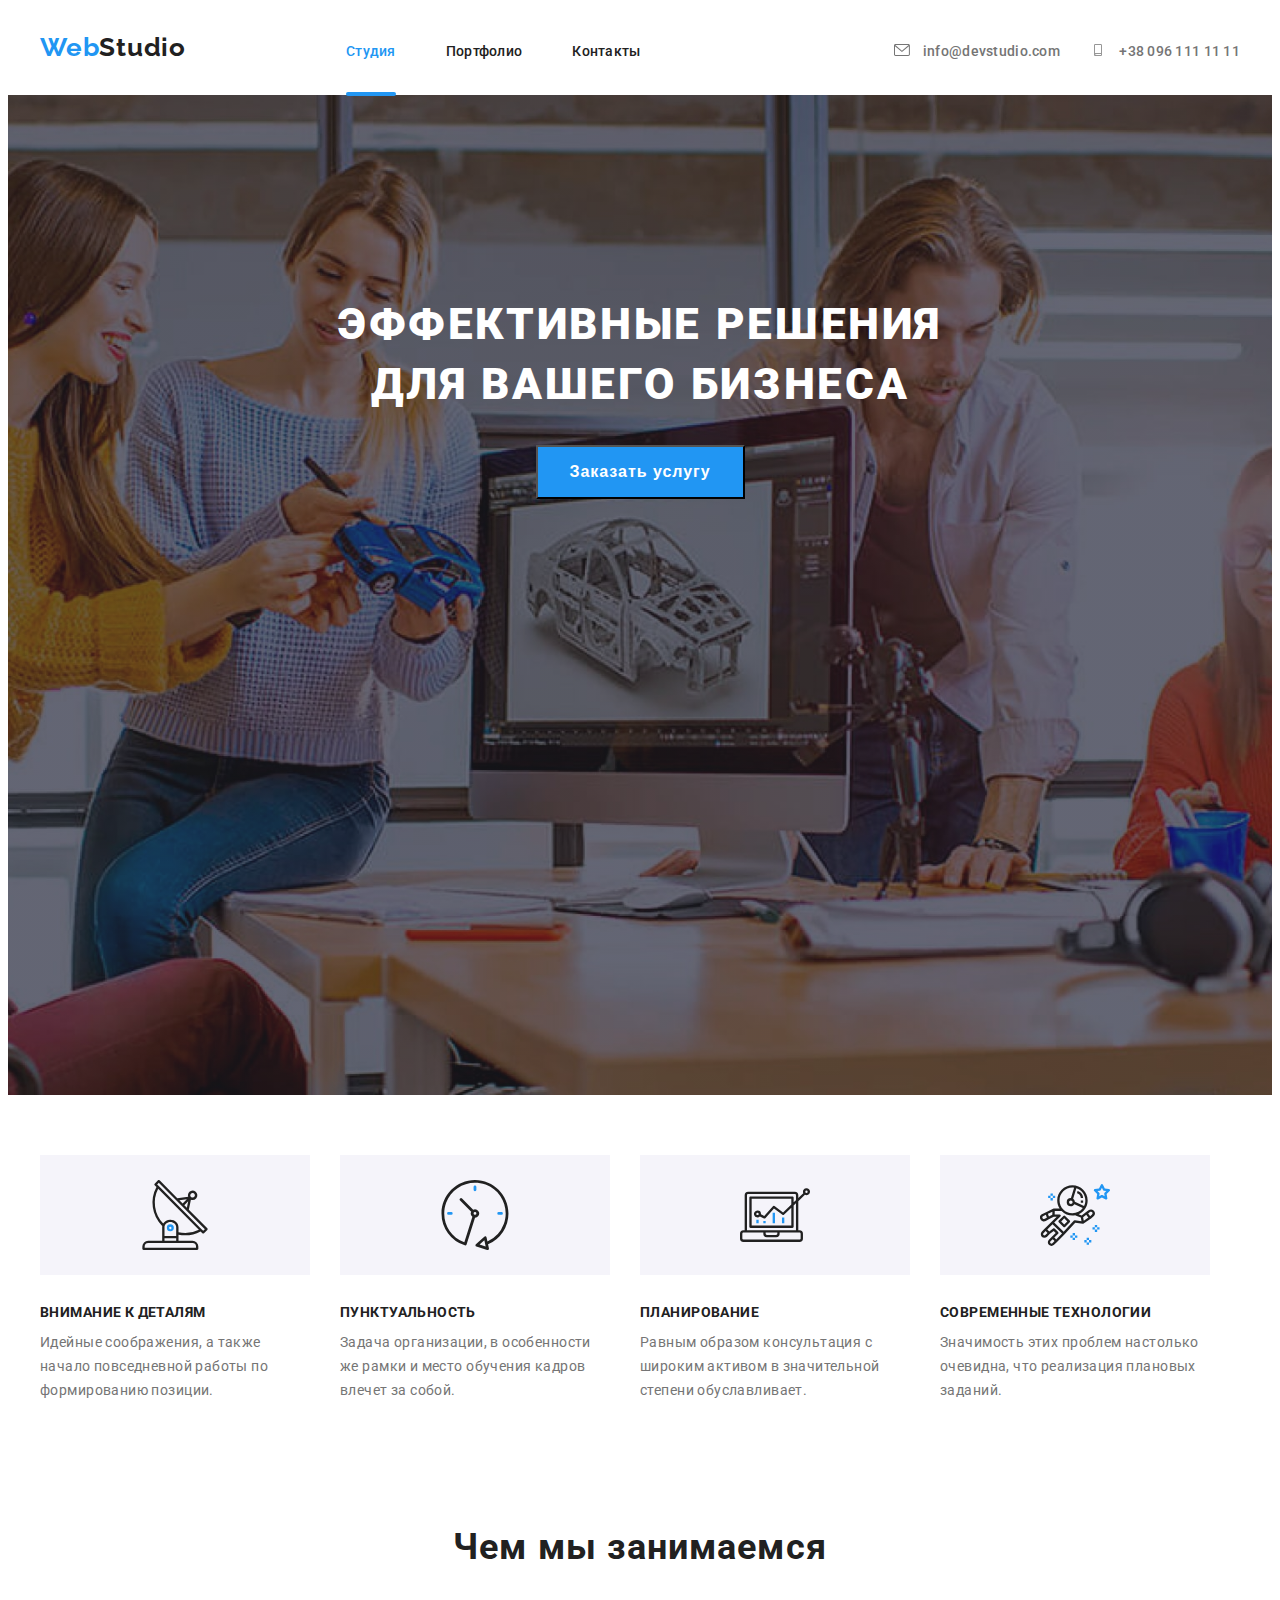
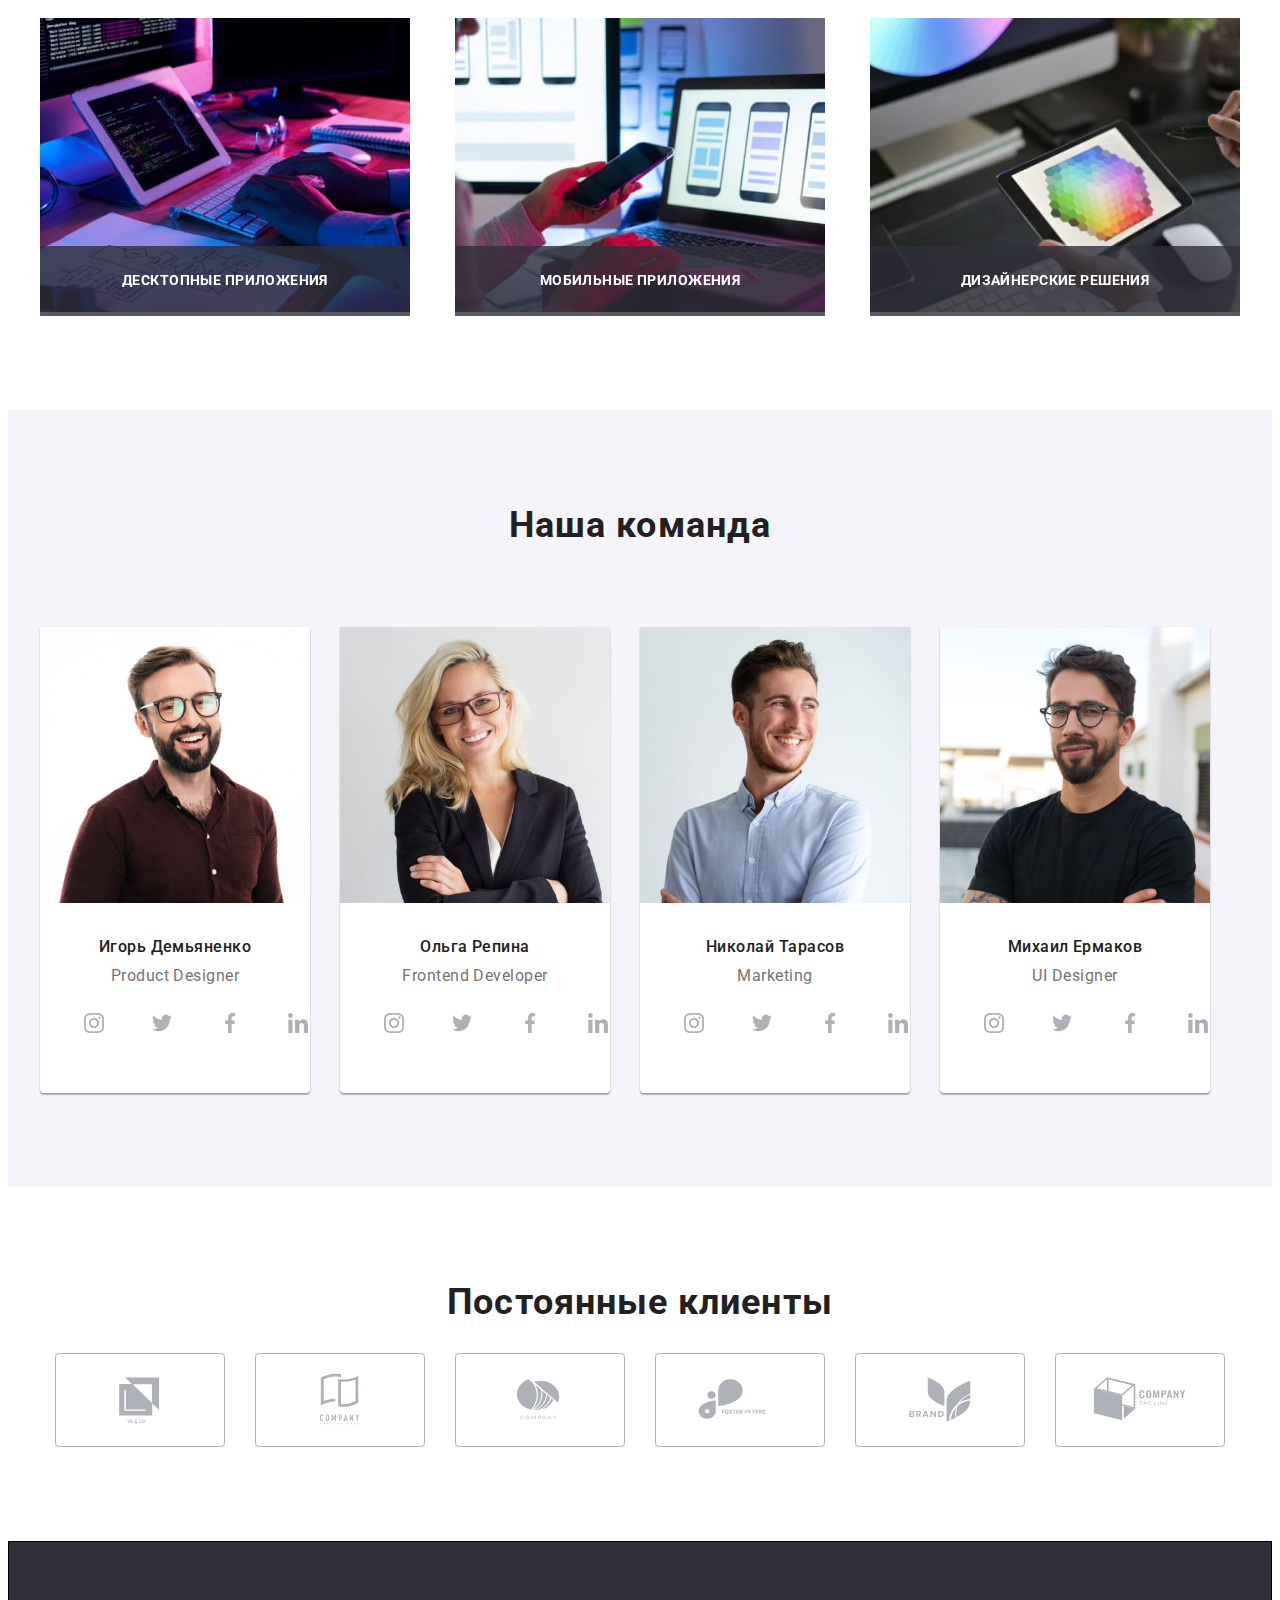
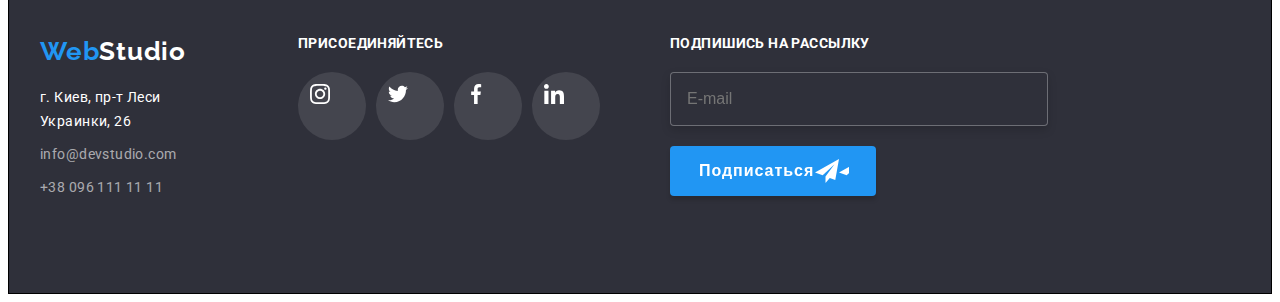
==== commit 4118351c: "Portfolio adapt" ====
--- a/index.html
+++ b/index.html
@@ -48,19 +48,19 @@
                 </svg>
               </button>
               <div class="menu__mobile" id="menu__mobile" data-menu>
-                <ul class="menu-list">
-                  <li class="menu-list__item">
-                    <a href="index.html" class="menu-list__link active"
+                <ul class="menu__mobile-list">
+                  <li class="menu__mobile-item">
+                    <a href="index.html" class="menu__mobile-link active"
                       >Студия</a
                     >
                   </li>
-                  <li class="menu-list__item">
-                    <a href="portfolio.html" class="menu-list__link"
+                  <li class="menu__mobile-item">
+                    <a href="portfolio.html" class="menu__mobile-link"
                       >Портфолио</a
                     >
                   </li>
-                  <li class="menu-list__item">
-                    <a href="#" class="menu-list__link">Контакты</a>
+                  <li class="menu__mobile-item">
+                    <a href="#" class="menu__mobile-link">Контакты</a>
                   </li>
                 </ul>
                 <div class="menu__contact">
@@ -101,6 +101,17 @@
               </div>
             </nav>
           </div>
+          <ul class="menu-list">
+            <li class="menu-list__item">
+              <a href="index.html" class="menu-list__link active">Студия</a>
+            </li>
+            <li class="menu-list__item">
+              <a href="portfolio.html" class="menu-list__link">Портфолио</a>
+            </li>
+            <li class="menu-list__item">
+              <a href="#" class="menu-list__link">Контакты</a>
+            </li>
+          </ul>
           <div class="contact">
             <ul class="contact-list">
               <li class="contact-list__item">
@@ -127,7 +138,7 @@
     </header>
 
     <main>
-      <!-- <section class="heading">
+      <section class="heading">
         <div class="container">
           <h1 class="heading__title">Эффективные решения для вашего бизнеса</h1>
           <button
@@ -226,7 +237,7 @@
             </div>
           </div>
         </div>
-      </section> -->
+      </section>
 
       <section class="content">
         <div class="container">
@@ -268,27 +279,82 @@
           <h2 class="gallery-title title">Чем мы занимаемся</h2>
           <ul class="gallery-list">
             <li class="gallery-list__item">
-              <img src="./images/img.jpg" alt="Чем мы занимаемся" width="370" />
+              <picture>
+                <source
+                  srcset="
+                    ./images/directions/img-desktop-1x-1.jpg 1x,
+                    ./images/directions/img-desktop-2x-1.jpg 2x
+                  "
+                  media="(min-width:1200px)"
+                />
+                <source
+                  srcset="
+                    ./images/directions/img-desktop-1x-1.jpg 1x,
+                    ./images/directions/img-desktop-2x-1.jpg 2x
+                  "
+                  media="(min-width:768px)"
+                />
+                <img
+                  src="./images/directions/img-desktop-1x-1.jpg"
+                  alt="Чем мы занимаемся"
+                  width="370"
+                />
+              </picture>
+
               <div class="gallery-list__text">
                 <p class="gallery-list__description">Десктопные приложения</p>
               </div>
             </li>
             <li class="gallery-list__item">
-              <img
-                src="./images/box2.jpg"
-                alt="Чем мы занимаемся"
-                width="370"
-              />
+              <picture>
+                <source
+                  srcset="
+                    ./images/directions/img-desktop-1x-2.jpg 1x,
+                    ./images/directions/img-desktop-2x-2.jpg 2x
+                  "
+                  media="(min-width:1200px)"
+                />
+                <source
+                  srcset="
+                    ./images/directions/img-desktop-2x-2.jpg 1x,
+                    ./images/directions/img-desktop-2x-2.jpg 2x
+                  "
+                  media="(min-width:768px)"
+                />
+                <img
+                  src="./images/directions/img-desktop-2x-2.jpg"
+                  alt="Чем мы занимаемся"
+                  width="370"
+                />
+              </picture>
+
               <div class="gallery-list__text">
                 <p class="gallery-list__description">Мобильные приложения</p>
               </div>
             </li>
+
             <li class="gallery-list__item">
-              <img
-                src="./images/box3.jpg"
-                alt="Чем мы занимаемся"
-                width="370"
-              />
+              <picture>
+                <source
+                  srcset="
+                    ./images/directions/img-desktop-1x-3.jpg 1x,
+                    ./images/directions/img-desktop-2x-3.jpg 2x
+                  "
+                  media="(min-width:1200px)"
+                />
+                <source
+                  srcset="
+                    ./images/directions/img-desktop-2x-3.jpg 1x,
+                    ./images/directions/img-desktop-2x-3.jpg 2x
+                  "
+                  media="(min-width:768px)"
+                />
+                <img
+                  src="./images/directions/img-desktop-2x-3.jpg"
+                  alt="Чем мы занимаемся"
+                />
+              </picture>
+
               <div class="gallery-list__text">
                 <p class="gallery-list__description">Дизайнерские решения</p>
               </div>
@@ -303,10 +369,17 @@
           <div class="team__cards">
             <div class="team__card">
               <img
-                src="./images/team-card-1.jpg"
+                scrset="./images/our-team/img1-desktop-1x.jpg 270w, 
+              ./images/our-team/img1-tablet-1x.jpg 354w,  
+              ./images/our-team/img1-mob-1x.jpg 450w,
+              ./images/our-team/img1-desktop-2x.jpg 540w, 
+              ./images/our-team/img1-tablet-2x.jpg 708w,  
+              ./images/our-team/img1-mob-2x.jpg 900w"
+                sizes="(min-width:1200px) 270w, (min-width:768px) 354w, (min-width:450px) 450w, 100vw"
+                src="./images/our-team/img1-mob-1x.jpg"
                 alt="Игорь Демьяненко"
-                width="270"
               />
+
               <div class="team-card__text">
                 <h3 class="team-card__name">Игорь Демьяненко</h3>
                 <p class="team-card__description">Product Designer</p>
@@ -340,9 +413,15 @@
             </div>
             <div class="team__card">
               <img
-                src="./images/team-card-2.jpg"
+                scrset="./images/our-team/img2-desktop-1x.jpg 270w, 
+              ./images/our-team/img2-tablet-1x.jpg 354w,  
+              ./images/our-team/img2-mob-1x.jpg 450w,
+              ./images/our-team/img2-desktop-2x.jpg 540w, 
+              ./images/our-team/img2-tablet-2x.jpg 708w,  
+              ./images/our-team/img2-mob-2x.jpg 900w"
+                sizes="(min-width:1200px) 270w, (min-width:768px) 354w, (min-width:450px) 450w, 100vw"
+                src="./images/our-team/img2-mob-1x.jpg"
                 alt="Ольга Репина"
-                width="270"
               />
               <div class="team-card__text">
                 <h3 class="team-card__name">Ольга Репина</h3>
@@ -377,9 +456,15 @@
             </div>
             <div class="team__card">
               <img
-                src="./images/team-card-3.jpg"
+                scrset="./images/our-team/img3-desktop-1x.jpg 270w, 
+              ./images/our-team/img3-tablet-1x.jpg 354w,  
+              ./images/our-team/img3-mob-1x.jpg 450w,
+              ./images/our-team/img3-desktop-2x.jpg 540w, 
+              ./images/our-team/img3-tablet-2x.jpg 708w,  
+              ./images/our-team/img3-mob-2x.jpg 900w"
+                sizes="(min-width:1200px) 270w, (min-width:768px) 354w, (min-width:450px) 450w, 100vw"
+                src="./images/our-team/img3-mob-1x.jpg"
                 alt="Николай Тарасов"
-                width="270"
               />
               <div class="team-card__text">
                 <h3 class="team-card__name">Николай Тарасов</h3>
@@ -415,9 +500,15 @@
 
             <div class="team__card">
               <img
-                src="./images/team-card-4.jpg"
+                scrset="./images/our-team/img4-desktop-1x.jpg 270w, 
+            ./images/our-team/img4-tablet-1x.jpg 354w,  
+            ./images/our-team/img4-mob-1x.jpg 450w,
+            ./images/our-team/img4-desktop-2x.jpg 540w, 
+            ./images/our-team/img4-tablet-2x.jpg 708w,  
+            ./images/our-team/img4-mob-2x.jpg 900w"
+                sizes="(min-width:1200px) 270w, (min-width:768px) 354w, (min-width:450px) 450w, 100vw"
+                src="./images/our-team/img4-mob-1x.jpg"
                 alt="Михаил Ермаков"
-                width="270"
               />
               <div class="team-card__text">
                 <h3 class="team-card__name">Михаил Ермаков</h3>
--- a/css/main.min.css
+++ b/css/main.min.css
@@ -1,2 +1,2 @@
-:root{--primary-text-color: #212121;--secondary-text-color: #757575;--title-text-color: #ffffff;--accent-color: #2196f3;--primary-white-color: #ffffff;--contact-white-color: rgba(255, 255, 255, 0.6);--border-color: #eee;--border-color-black: #000;--border-color-line: #ececec;--border-color-gray: #afb1b8;--background-white-color: #f5f4fa;--background-black-color: #2f303a;--background-blue-color: rgba(33, 150, 243, 0.9)}h1,h2,h3,p,ul{margin:0;padding:0}body{background-color:var(--primary-white-color);color:var(--primary-text-color);font-family:Roboto, sans-serif;box-sizing:border-box}.title{font-style:normal;font-weight:700;font-size:28px;line-height:1.18;text-align:center;letter-spacing:0.03em}@media screen and (min-width: 768px){.title{font-style:normal;font-weight:700;font-size:28px;line-height:1.18;text-align:center;letter-spacing:0.03em}}@media screen and (min-width: 1200px){.title{margin-bottom:50px;font-style:normal;font-weight:700;font-size:36px;line-height:1.17;text-align:center;letter-spacing:0.03em}}.section{padding-top:60px;padding-bottom:60px}@media screen and (min-width: 1200px){.section{padding-top:94px;padding-bottom:94px}}.container{width:100%;margin:0 auto;padding-left:15px;padding-right:15px}@media screen and (min-width: 480px){.container{width:480px}}@media screen and (min-width: 768px){.container{width:768px}}@media screen and (min-width: 1200px){.container{width:1200px}}.logo{font-family:Raleway;font-weight:700;font-size:26px;line-height:1.17;font-style:normal;letter-spacing:0.03em;color:var(--primary-text-color);text-decoration:none}.logo__span{color:var(--accent-color)}.logo__span-black{color:var(--primary-text-color)}.logo__span-white{color:var(--title-text-color)}.menu__button{display:inline-flex;margin:0;padding:0;border:none;background-color:transparent}.menu__button.is-open{position:fixed;z-index:12;top:10px;right:15px}.menu__button .icon-cross{display:none}.menu__button.is-open .icon-cross{display:block}.menu__button.is-open .icon-menu{display:none}.menu__mobile{display:none;position:fixed;top:0;left:0;width:100%;height:100%;background-color:#fff;z-index:-1}.menu__mobile.is-open{display:block;z-index:10}.icon-cross{width:40px;height:40px}.menu-list{list-style:none}@media screen and (max-width: 768px){.menu-list{position:absolute;top:48px;left:40px}}.menu-list__item:not(:last-child){margin-bottom:32px}.menu-list__link{color:var(--primary-text-color);transition:color 250ms cubic-bezier(0.4, 0, 0.2, 1);font-weight:500;font-size:40px;line-height:1.17;font-style:normal;letter-spacing:0.02em;text-decoration:none}.menu-list__link:hover,.menu-list__link:focus{color:var(--accent-color);outline:none}.menu__contact{display:block;position:absolute;bottom:48px;left:40px}.menu__contact-list{list-style:none;display:flex;flex-direction:column;margin-bottom:64px}.menu__contact-link{color:var(--accent-color);transition:color 250ms cubic-bezier(0.4, 0, 0.2, 1);font-weight:500;line-height:1.17;font-style:normal;letter-spacing:0.02em;text-decoration:none}.menu__contact-link:hover,.menu__contact-link:focus{color:var(--accent-color);outline:none}.menu__contact-icon{fill:var(--secondary-text-color);margin-right:10px}.contact-link:hover .menu__contact-icon,.contact-link:focus .menu__contact-icon{fill:var(--accent-color)}.menu__social-list{list-style:none;display:flex;flex-wrap:wrap}.menu__social-item{display:flex}.menu__social-item:not(:last-child):after{display:block;content:"";width:1px;height:100%;background-color:rgba(33,33,33,0.2);margin:0px 10px}.menu__social-link{text-decoration:none;color:var(--accent-color);font-style:normal;font-weight:500;font-size:18px;line-height:1.22;letter-spacing:0.02em}.tel{font-style:normal;font-weight:500;font-size:34px;line-height:40px;letter-spacing:0.02em;margin-bottom:32px}.mail a{color:var(--secondary-text-color);font-style:normal;font-weight:500;font-size:24px;line-height:1.17;letter-spacing:0.02em}.contact{display:none}.contact-list{list-style:none}.contact-list__link{color:var(--secondary-text-color);transition:color 250ms cubic-bezier(0.4, 0, 0.2, 1);font-weight:500;font-size:14px;line-height:1.17;font-style:normal;letter-spacing:0.02em;text-decoration:none}.contact-list__link:hover,.contact-list__link:focus{color:var(--accent-color);outline:none}.contact-list__item:not(:last-child){margin-right:30px}.contact-list__icon{fill:var(--secondary-text-color);margin-right:10px}.contact-list__link:hover .contact-list__icon,.contact-list__link:focus .contact-list__icon{fill:var(--accent-color)}.team__list-icon{list-style:none;display:flex;justify-content:space-between;width:206px;margin-top:16px;margin-left:auto;margin-right:auto}.team__item-link{display:inline-block;width:44px;height:44px;padding:12px;transition:background-color 250ms cubic-bezier(0.4, 0, 0.2, 1),fill 250ms cubic-bezier(0.4, 0, 0.2, 1)}.team__item-link:hover,.team__item-link:focus{background-color:var(--accent-color);border-radius:50px;outline:none}.team__item-svg{height:20px;width:20px;fill:var(--border-color-gray);transition:fill 250ms cubic-bezier(0.4, 0, 0.2, 1)}.team__item-link:hover .team__item-svg,:focus .team__item-svg{fill:var(--primary-white-color)}.btn{font-style:normal;font-weight:700;font-size:16px;line-height:1.9;letter-spacing:0.06em;color:var(--primary-white-color);background-color:var(--accent-color);cursor:pointer}.button-active{margin-top:30px;padding:10px 32px}.backdrop{position:fixed;top:0;left:0;width:100%;height:100%;background-color:rgba(0,0,0,0.2);opacity:1;transform:scale(1);transition:opacity 250ms cubic-bezier(0.4, 0, 0.2, 1),transform 250ms cubic-bezier(0.4, 0, 0.2, 1)}.backdrop.is-hidden{opacity:0;pointer-events:none;transform:scale(2)}.modal{position:absolute;top:50%;left:50%;transform:translate(-50%, -50%);min-height:300px;min-width:400px;padding:15px;background-color:#fff;padding:40px}.modal-form__close-btn{position:absolute;top:0;right:0;margin:8px;width:30px;height:30px;border-radius:50%;border:1px solid rgba(0,0,0,0.1);background-color:var(--primary-white-color);cursor:pointer;transition:fill 250ms cubic-bezier(0.4, 0, 0.2, 1)}.modal-form__close-btn:hover{fill:var(--accent-color)}.modal-form__field :not(:last-child){margin-bottom:10px}.modal__title{font-style:normal;font-weight:700;font-size:20px;line-height:1.15;text-align:center;letter-spacing:0.03em;color:var(--primary-text-color);margin-bottom:12px}.modal-form__label{font-style:normal;font-weight:400;font-size:12px;line-height:1.17;letter-spacing:0.01em;margin-bottom:4px;color:var(--secondary-text-color);display:flex;align-items:start}.modal-form__input{width:100%;height:40px;background-color:transparent;border:1px solid rgba(33,33,33,0.2);border-radius:4px;outline:none;padding-left:42px;transition:border-color 250ms cubic-bezier(0.4, 0, 0.2, 1),fill 250ms cubic-bezier(0.4, 0, 0.2, 1)}.modal-form__input:focus{border-color:var(--accent-color)}.modal-form__input:focus+.modal-form__icon{fill:var(--accent-color)}.modal-form__text{width:100%;height:120px;background-color:transparent;border:1px solid rgba(33,33,33,0.2);border-radius:5px;padding:10px 20px;resize:none;color:var(--primary-text-color)}.modal-form__text::placeholder{font-style:normal;font-weight:normal;font-size:12px;line-height:1.2;letter-spacing:0.01em;color:rgba(117,117,117,0.5)}.modal-form__text:focus{border-color:var(--accent-color)}.modal-form__icon{position:absolute;top:50%;transform:translateY(-50%);left:8px;transition:fill 250ms cubic-bezier(0.4, 0, 0.2, 1)}.modal-form__input-wrap{display:block;position:relative}.modal-form__check-text{font-style:normal;font-weight:400;font-size:14px;line-height:1.7;letter-spacing:0.03em;color:var(--secondary-text-color);display:flex;align-items:center;justify-content:center}.modal-form__check-link{color:var(--accent-color)}.modal-form__check-text span{width:15px;height:15px;border-radius:2px;border:1px solid var(--background-black-color);display:flex;margin-right:5px;align-items:center;justify-content:center}.modal-form__icon-check{fill:var(--primary-white-color)}.modal-form__input-check:checked+.modal-form__check-text span{background-color:var(--accent-color);border:none}.visually-hidden{position:absolute;white-space:nowrap;width:1px;height:1px;overflow:hidden;border:0px;padding:0;clip:rect(0 0 0 0);clip-path:inset(50%);margin:-1px}.modal-form__btn{font-style:normal;font-weight:700;font-size:16px;line-height:1.9;text-align:center;letter-spacing:0.06em;color:#ffffff;width:200px;height:50px;background:#188ce8;box-shadow:0px 4px 4px rgba(0,0,0,0.15);border-radius:4px;border:none;outline:none;margin-top:30px;cursor:pointer}.header{padding-top:16px;padding-bottom:16px}.header__top-info{display:flex;justify-content:space-between;align-items:center}.heading__title{margin:0 auto;width:360px;font-style:normal;font-weight:900;font-size:26px;line-height:1.62;letter-spacing:0.06em;text-transform:uppercase;color:var(--title-text-color)}.heading{text-align:center;padding-top:200px;padding-bottom:200px;background-image:linear-gradient(to right, rgba(47,48,58,0.4), rgba(47,48,58,0.4)),url(../images/header.jpg);margin:0 auto;max-width:1600px;height:600px;background-size:cover;background-repeat:no-repeat;background-position:center}.content{padding-top:60px;padding-bottom:60px}.content-list{margin-bottom:-30px}@media screen and (min-width: 768px){.content-list{display:flex;flex-wrap:wrap}}@media screen and (min-width: 1200px){.content-list{display:flex}}.content-list__item{list-style:none;margin-bottom:30px}@media screen and (min-width: 768px){.content-list__item{width:354px}.content-list__item:nth-child(odd){margin-right:30px}}@media screen and (min-width: 1200px){.content-list__item:not(:last-child){margin-right:30px}}@media screen and (min-width: 1200px){.content-list__item{width:270px}}@media screen and (min-width: 1200px){.content-list__item{margin-bottom:0}}.content-list__item:nth-child(1):before{background-image:url(../images/antenna.svg)}.content-list__item:nth-child(2):before{background-image:url(../images/clock.svg)}.content-list__item:nth-child(3):before{background-image:url(../images/diagram.svg)}.content-list__item:nth-child(4):before{background-image:url(../images/astronaut.svg)}.content-list__item:before{display:block;content:"";height:120px;background-color:var(--background-white-color);background-position:center;background-size:70px 70px;background-repeat:no-repeat}.content-list__text{margin-top:30px;padding-bottom:10px;font-style:normal;font-weight:700;font-size:14px;line-height:1.14;letter-spacing:0.03em;text-transform:uppercase;text-align:center}@media screen and (min-width: 768px){.content-list__text{text-align:left}}.content-list__description{color:var(--secondary-text-color);font-size:14px;line-height:1.7;letter-spacing:0.03em}.gallery{display:none}@media screen and (min-width: 1200px){.gallery{display:block}}@media screen and (min-width: 1200px){.gallery-list{display:flex;justify-content:space-between}}@media screen and (min-width: 1200px){.gallery-list__item{list-style:none;position:relative}}@media screen and (min-width: 1200px){.gallery-list__item>img{display:block}}@media screen and (min-width: 1200px){.gallery-list__item:not(:last-child){margin-right:30px}}@media screen and (min-width: 1200px){.gallery-list__text{position:absolute;bottom:0;left:0;width:100%;height:70px;display:flex;justify-content:center;align-items:center;background-color:rgba(47,48,58,0.8)}}@media screen and (min-width: 1200px){.gallery-list__description{font-style:normal;font-weight:700;font-size:14px;line-height:1.14;letter-spacing:0.03em;text-transform:uppercase;color:var(--primary-white-color)}}.team{background-color:var(--background-white-color)}@media screen and (min-width: 768px){.team__cards{display:flex;flex-wrap:wrap}}@media screen and (min-width: 1200px){.team__cards{display:flex}}.team__card{margin-top:30px;padding-bottom:24px;width:100%;box-shadow:0px 1px 3px rgba(0,0,0,0.12),0px 1px 1px rgba(0,0,0,0.14),0px 2px 1px rgba(0,0,0,0.2);border-radius:0px 0px 4px 4px;background-color:var(--primary-white-color)}.team__card>img{width:100%}@media screen and (min-width: 768px){.team__card{width:354px}.team__card:nth-child(odd){margin-right:30px}}@media screen and (min-width: 1200px){.team__card{width:270px;margin-right:30px;box-shadow:0px 1px 3px rgba(0,0,0,0.12),0px 1px 1px rgba(0,0,0,0.14),0px 2px 1px rgba(0,0,0,0.2);border-radius:0px 0px 4px 4px;background-color:var(--primary-white-color)}.team__card:last-child{margin-right:0}}.team-card__text{padding-top:30px}.team-card__name{margin-bottom:10px;font-style:normal;font-weight:500;font-size:16px;line-height:1.19;text-align:center;letter-spacing:0.03em}.team-card__description{color:var(--secondary-text-color);font-size:16px;line-height:1.19;font-weight:400;text-align:center;letter-spacing:0.03em}.clients__title{margin-bottom:30px;width:100%}.clients-list{list-style:none}@media screen and (min-width: 480px){.clients-list{display:flex;flex-wrap:wrap;justify-content:center}}@media screen and (min-width: 1200px){.clients-list{display:flex;justify-content:center}}.clients-list__item{margin-top:30px}@media screen and (min-width: 480px){.clients-list__item{width:210px}.clients-list__item:nth-child(odd){margin-right:30px}}@media screen and (min-width: 768px){.clients-list__item:nth-child(odd){margin-right:0}.clients-list__item:not(:nth-child(3n)){margin-right:30px}}@media screen and (min-width: 1200px){.clients-list__item{width:170px;margin-top:0}.clients-list__item:not(:last-child){margin-right:30px}}.clients-list__link{border:1px solid var(--border-color-gray);border-radius:4px;display:flex;padding:16px 52px;justify-content:center}.clients-list__link:hover,.clients-list__link:focus{border:1px solid var(--accent-color);outline:none}@media screen and (min-width: 480px){.clients-list__link{padding:16px 52px}}@media screen and (min-width: 1200px){.clients-list__link{padding:16px 32px;transition:fill 250ms cubic-bezier(0.4, 0, 0.2, 1)}}.clients-list__icon{width:106px;height:60px;fill:var(--border-color-gray)}.clients-list__link:hover .clients-list__icon,:focus .clients-list__icon{fill:var(--accent-color)}.bottom{background-color:var(--background-black-color);border:1px solid var(--border-color-black);text-align:center}@media screen and (min-width: 1200px){.bottom{text-align:start}}@media screen and (min-width: 768px){.footer__thumb{display:flex;flex-wrap:wrap;justify-content:center}}@media screen and (min-width: 1200px){.footer__thumb{display:flex;flex-wrap:nowrap;justify-content:center;align-items:baseline}}@media screen and (min-width: 768px){.footer__icon{width:50%;align-self:start}}@media screen and (min-width: 768px){.footer__left{width:50%;align-self:start}}@media screen and (min-width: 1200px){.footer__left{margin-right:70px}}.footer__bottom-text{color:var(--title-text-color);font-style:normal;font-size:14px;line-height:1.7;letter-spacing:0.03em;margin-top:20px}@media screen and (min-width: 1200px){.footer__bottom-link{display:flex;flex-direction:column}}.footer__contact-link{margin-top:9px;display:block;font-style:normal;font-weight:400;font-size:14px;line-height:1.7;text-decoration:none;color:var(--contact-white-color);letter-spacing:0.03em;transition:color 250ms cubic-bezier(0.4, 0, 0.2, 1)}@media screen and (min-width: 1200px){.footer__contact-link:hover,.footer__contact-link:focus{color:var(--accent-color);outline:none}}.footer__list-icon{list-style:none;display:flex;justify-content:center}.footer__link-icon{width:44px;height:44px;padding:12px;background-color:rgba(255,255,255,0.1);border-radius:50%;display:flex;transition:background-color 250ms cubic-bezier(0.4, 0, 0.2, 1)}@media screen and (min-width: 1200px){.footer__link-icon:hover,.footer__link-icon:focus{background-color:var(--accent-color);outline:none}}.footer__item-icon:not(:last-child){margin-right:10px}.footer__icon-svg{height:20px;width:20px;fill:var(--primary-white-color);justify-content:center;align-items:center}.footer__link-icon{fill:var(--primary-white-color)}.footer__icon-invent{margin-top:60px;margin-bottom:20px;font-style:normal;font-weight:700;font-size:14px;line-height:1.14;letter-spacing:0.03em;text-transform:uppercase;color:var(--primary-white-color)}@media screen and (min-width: 768px){.footer__icon-invent{margin-top:0}}@media screen and (min-width: 768px){.footer__right{margin-top:60px}}@media screen and (min-width: 1200px){.footer__right{margin-left:70px;margin-top:0}}@media screen and (min-width: 1200px){.footer__form-block{display:flex;align-items:baseline;width:570px;height:86px}}.footer__form-input{display:inline-block;width:100%;height:50px;background-color:var(--background-black-color);border:1px solid rgba(255,255,255,0.3);border-radius:4px;filter:drop-shadow(0px 4px 4px rgba(0,0,0,0.15));font-weight:400;font-size:16px;line-height:1.25;padding-left:16px}@media screen and (min-width: 1200px){.footer__form-input{width:358px}}.footer__form-btn{margin-top:20px;position:relative;display:inline-block;padding:10px 62px 10px 29px;height:50px;box-shadow:0px 4px 4px rgba(0,0,0,0.15);border-radius:4px;outline:none;border:none;font-style:normal;font-weight:700;font-size:16px;line-height:1.9;letter-spacing:0.06em;color:var(--primary-white-color);background-color:var(--accent-color)}.footer__form-btn::after{display:inline-block;position:absolute;transform:translate(-50%, -50%);top:50%;right:10px;content:"";width:24px;height:24px;background-image:url(../images/icon-send.svg);padding-left:10px}.portfolio__content{padding-top:94px;padding-bottom:94px;border-top:1px solid var(--border-color-line)}.portfolio__list{list-style:none;display:flex;flex-wrap:wrap}.portfolio__list-item{margin-right:30px;margin-bottom:30px;transition:box-shadow 250ms cubic-bezier(0.4, 0, 0.2, 1)}.portfolio__list-item:hover .portfolio__list{transform:translateY(0)}.portfolio__list-item:hover,.portfolio__list-item:focus{box-shadow:0px 1px 1px rgba(0,0,0,0.12),0px 4px 4px rgba(0,0,0,0.06),1px 4px 6px rgba(0,0,0,0.16)}.portfolio__list-item:nth-child(3n){margin-right:0px}.portfolio__list-item:hover .portfolio__list-img-text{transform:translateY(0)}.portfolio__list-item:nth-last-child(-n+3){margin-bottom:0px}.portfolio__list-link{color:var(--primary-text-color);text-decoration:none}.portfolio__list-img{display:block}.portfolio__list-img-text{position:absolute;top:0;left:0;font-style:normal;font-weight:400;font-size:18px;line-height:1.56;letter-spacing:0.03em;color:var(--primary-white-color);background-color:var(--background-blue-color);padding:63px 24px;height:100%;transform:translateY(100%);transition:transform 250ms cubic-bezier(0.4, 0, 0.2, 1)}.portfolio__wrap{position:relative;overflow:hidden}.portfolio__text{padding:20px 24px;border-left-width:1px;border-left-style:solid;border-left-color:var(--border-color);border-bottom-width:1px;border-bottom-style:solid;border-bottom-color:var(--border-color);border-right-width:1px;border-right-style:solid;border-right-color:var(--border-color)}.portfolio__title{font-style:normal;font-weight:700;font-size:18px;line-height:2;letter-spacing:0.06em}.portfolio__description{color:var(--secondary-text-color);font-size:16px;line-height:1.88;letter-spacing:0.03em}.filter__list{list-style:none;display:flex;justify-content:center;margin-bottom:50px}.filter__list-link{transition:box-shadow 250ms cubic-bezier(0.4, 0, 0.2, 1),background-color 250ms cubic-bezier(0.4, 0, 0.2, 1)}.filter__list-link:hover,.filter__list-link:focus{background-color:var(--accent-color);box-shadow:0px 3px 1px rgba(0,0,0,0.1),0px 1px 2px rgba(0,0,0,0.08),0px 2px 2px rgba(0,0,0,0.12);border-radius:4px}.filter__list-link:not(:last-child){margin-right:8px}.filter__list-button{font-style:normal;font-weight:500;font-size:16px;line-height:1.63;letter-spacing:0.03em;cursor:pointer;padding:6px 22px;border:none;border-radius:4px;transition:color 250ms cubic-bezier(0.4, 0, 0.2, 1),background-color 250ms cubic-bezier(0.4, 0, 0.2, 1)}.filter__list-button:hover,.filter__list-button:focus{color:var(--primary-white-color);background-color:var(--accent-color);outline:none}
+:root{--primary-text-color: #212121;--secondary-text-color: #757575;--title-text-color: #ffffff;--accent-color: #2196f3;--primary-white-color: #ffffff;--contact-white-color: rgba(255, 255, 255, 0.6);--border-color: #eee;--border-color-black: #000;--border-color-line: #ececec;--border-color-gray: #afb1b8;--background-white-color: #f5f4fa;--background-black-color: #2f303a;--background-blue-color: rgba(33, 150, 243, 0.9)}h1,h2,h3,p,ul{margin:0;padding:0}body{background-color:var(--primary-white-color);color:var(--primary-text-color);font-family:Roboto, sans-serif;box-sizing:border-box}.title{font-style:normal;font-weight:700;font-size:28px;line-height:1.18;text-align:center;letter-spacing:0.03em}@media screen and (min-width: 768px){.title{font-style:normal;font-weight:700;font-size:28px;line-height:1.18;text-align:center;letter-spacing:0.03em}}@media screen and (min-width: 1200px){.title{margin-bottom:50px;font-style:normal;font-weight:700;font-size:36px;line-height:1.17;text-align:center;letter-spacing:0.03em}}.section{padding-top:60px;padding-bottom:60px}@media screen and (min-width: 1200px){.section{padding-top:94px;padding-bottom:94px}}.container{width:100%;margin:0 auto;padding-left:15px;padding-right:15px}@media screen and (min-width: 480px){.container{width:480px}}@media screen and (min-width: 768px){.container{width:768px}}@media screen and (min-width: 1200px){.container{width:1200px}}.logo{font-family:Raleway;font-weight:700;font-size:24px;line-height:1.17;font-style:normal;letter-spacing:0.03em;color:var(--primary-text-color);text-decoration:none}@media screen and (min-width: 1200px){.logo{font-size:26px}}.logo__span{color:var(--accent-color)}.logo__span-black{color:var(--primary-text-color)}.logo__span-white{color:var(--title-text-color)}.menu__button{display:inline-flex;margin:0;padding:0;border:none;background-color:transparent;cursor:pointer;transition:fill 250ms cubic-bezier(0.4, 0, 0.2, 1)}.menu__button:focus{fill:var(--accent-color)}.menu__button.is-open{position:fixed;z-index:12;top:10px;right:15px;fill:var(--primary-text-color)}@media screen and (min-width: 768px){.menu__button{display:none}}.menu__button .icon-cross{display:none}.menu__button.is-open .icon-cross{display:block}.menu__button.is-open .icon-menu{display:none}.menu__mobile{display:none;position:fixed;top:0;left:0;width:100%;height:100%;background-color:#fff;z-index:-1}.menu__mobile.is-open{display:block;z-index:10}.icon-cross{width:40px;height:40px}.menu__mobile-list{list-style:none}@media screen and (max-width: 768px){.menu__mobile-list{position:absolute;top:48px;left:40px}}@media screen and (min-width: 768px){.menu__mobile-list{display:none}}.menu-list{list-style:none;display:none}@media screen and (min-width: 768px){.menu-list{display:flex}}@media screen and (min-width: 1200px){.menu-list{margin-right:93px}}@media screen and (max-width: 768px){.menu__mobile-item:not(:last-child){margin-bottom:32px}}@media screen and (min-width: 768px){.menu-list__item:not(:last-child){margin-right:50px}}.menu__mobile-link{color:var(--primary-text-color);transition:color 250ms cubic-bezier(0.4, 0, 0.2, 1);font-weight:500;font-size:40px;line-height:1.17;font-style:normal;letter-spacing:0.02em;text-decoration:none}.menu__mobile-link:hover,.menu__mobile-link:focus{color:var(--accent-color);outline:none}@media screen and (min-width: 768px){.menu-list__link{position:relative;color:var(--primary-text-color);transition:color 250ms cubic-bezier(0.4, 0, 0.2, 1);font-weight:500;font-size:14px;line-height:1.14;font-style:normal;letter-spacing:0.02em;text-decoration:none}}.menu__contact{display:block;position:absolute;bottom:48px;left:40px}@media screen and (min-width: 768px){.menu__contact{display:none}}.menu__contact-list{list-style:none;display:flex;flex-direction:column;margin-bottom:64px}.menu__contact-link{color:var(--accent-color);transition:color 250ms cubic-bezier(0.4, 0, 0.2, 1);font-weight:500;line-height:1.17;font-style:normal;letter-spacing:0.02em;text-decoration:none}.menu__contact-link:hover,.menu__contact-link:focus{color:var(--accent-color);outline:none}.menu__contact-icon{fill:var(--secondary-text-color);margin-right:10px}.contact-link:hover .menu__contact-icon,.contact-link:focus .menu__contact-icon{fill:var(--accent-color)}.menu__social-list{list-style:none;display:flex;flex-wrap:wrap}.menu__social-item{display:flex}.menu__social-item:not(:last-child):after{display:block;content:"";width:1px;height:100%;background-color:rgba(33,33,33,0.2);margin:0px 10px}.menu__social-link{text-decoration:none;color:var(--accent-color);font-style:normal;font-weight:500;font-size:18px;line-height:1.22;letter-spacing:0.02em}.tel{font-style:normal;font-weight:500;font-size:34px;line-height:40px;letter-spacing:0.02em;margin-bottom:32px}.mail a{color:var(--secondary-text-color);font-style:normal;font-weight:500;font-size:24px;line-height:1.17;letter-spacing:0.02em}.active{color:var(--accent-color)}@media screen and (min-width: 768px){.active::after{position:absolute;content:"";bottom:-44px;left:0;width:100%;height:4px;background-color:var(--accent-color);border-radius:2px;transition:opacity 250ms cubic-bezier(0.4, 0, 0.2, 1)}}@media screen and (min-width: 1200px){.active::after{bottom:-37px}}.contact{display:none}@media screen and (min-width: 768px){.contact{display:flex}}@media screen and (min-width: 1200px){.contact{display:inline-block}}.contact-list{list-style:none}@media screen and (min-width: 1200px){.contact-list{display:flex;margin-bottom:0}}@media screen and (min-width: 768px){.contact-list__link{color:var(--secondary-text-color);transition:color 250ms cubic-bezier(0.4, 0, 0.2, 1);font-weight:500;font-size:12px;line-height:1.17;font-style:normal;letter-spacing:0.02em;text-decoration:none}.contact-list__link:hover,.contact-list__link:focus{color:var(--accent-color);outline:none}}@media screen and (min-width: 1200px){.contact-list__link{font-size:14px}}@media screen and (min-width: 768px){.contact-list__item{margin-right:0}.contact-list__item:not(:last-child){margin-bottom:10px}}@media screen and (min-width: 1200px){.contact-list__item:not(:last-child){margin-right:30px}}.contact-list__icon{fill:var(--secondary-text-color);margin-right:10px}.contact-list__link:hover .contact-list__icon,.contact-list__link:focus .contact-list__icon{fill:var(--accent-color)}.team__list-icon{list-style:none;display:flex;justify-content:space-between;width:206px;margin-top:16px;margin-left:auto;margin-right:auto}.team__item-link{display:inline-block;width:44px;height:44px;padding:12px;transition:background-color 250ms cubic-bezier(0.4, 0, 0.2, 1),fill 250ms cubic-bezier(0.4, 0, 0.2, 1)}.team__item-link:hover,.team__item-link:focus{background-color:var(--accent-color);border-radius:50px;outline:none}.team__item-svg{height:20px;width:20px;fill:var(--border-color-gray);transition:fill 250ms cubic-bezier(0.4, 0, 0.2, 1)}.team__item-link:hover .team__item-svg,:focus .team__item-svg{fill:var(--primary-white-color)}.btn{font-style:normal;font-weight:700;font-size:16px;line-height:1.9;letter-spacing:0.06em;color:var(--primary-white-color);background-color:var(--accent-color);cursor:pointer}.button-active{margin-top:30px;padding:10px 32px}.backdrop{position:fixed;top:0;left:0;width:100%;height:100%;background-color:rgba(0,0,0,0.2);opacity:1;transform:scale(1);transition:opacity 250ms cubic-bezier(0.4, 0, 0.2, 1),transform 250ms cubic-bezier(0.4, 0, 0.2, 1)}.backdrop.is-hidden{opacity:0;pointer-events:none;transform:scale(2)}.modal{position:absolute;top:50%;left:50%;transform:translate(-50%, -50%);min-height:300px;min-width:300px;padding:15px;background-color:#fff;padding:40px}@media screen and (min-width: 480px){.modal{min-width:450px}}@media screen and (min-width: 768px){.modal{min-width:400px}}.modal-form__close-btn{position:absolute;top:0;right:0;margin:8px;width:30px;height:30px;border-radius:50%;border:1px solid rgba(0,0,0,0.1);background-color:var(--primary-white-color);cursor:pointer;transition:fill 250ms cubic-bezier(0.4, 0, 0.2, 1)}.modal-form__close-btn:hover{fill:var(--accent-color)}.modal-form__field :not(:last-child){margin-bottom:10px}.modal__title{font-style:normal;font-weight:700;font-size:14px;line-height:1.15;text-align:center;letter-spacing:0.03em;color:var(--primary-text-color);margin-bottom:12px}@media screen and (min-width: 480px){.modal__title{font-size:20px}}.modal-form__label{font-style:normal;font-weight:400;font-size:12px;line-height:1.17;letter-spacing:0.01em;margin-bottom:4px;color:var(--secondary-text-color);display:flex;align-items:start}.modal-form__input{width:100%;height:40px;background-color:transparent;border:1px solid rgba(33,33,33,0.2);border-radius:4px;outline:none;padding-left:42px;transition:border-color 250ms cubic-bezier(0.4, 0, 0.2, 1),fill 250ms cubic-bezier(0.4, 0, 0.2, 1)}.modal-form__input:focus{border-color:var(--accent-color)}.modal-form__input:focus+.modal-form__icon{fill:var(--accent-color)}.modal-form__text{width:100%;height:120px;background-color:transparent;border:1px solid rgba(33,33,33,0.2);border-radius:5px;padding:10px 20px;resize:none;color:var(--primary-text-color)}.modal-form__text::placeholder{font-style:normal;font-weight:normal;font-size:12px;line-height:1.2;letter-spacing:0.01em;color:rgba(117,117,117,0.5)}.modal-form__text:focus{border-color:var(--accent-color)}.modal-form__icon{position:absolute;top:50%;transform:translateY(-50%);left:12px;transition:fill 250ms cubic-bezier(0.4, 0, 0.2, 1)}.modal-form__input-wrap{display:block;position:relative}.modal-form__check-text{font-style:normal;font-weight:400;font-size:12px;line-height:1.7;letter-spacing:0.03em;color:var(--secondary-text-color);display:flex;align-items:center;justify-content:center}@media screen and (min-width: 1200px){.modal-form__check-text{font-size:14px}}.modal-form__check-link{color:var(--accent-color)}.modal-form__check-text span{width:15px;height:15px;border-radius:2px;border:1px solid var(--background-black-color);display:flex;margin-right:5px;align-items:center;justify-content:center}.modal-form__icon-check{fill:var(--primary-white-color)}.modal-form__input-check:checked+.modal-form__check-text span{background-color:var(--accent-color);border:none}.visually-hidden{position:absolute;white-space:nowrap;width:1px;height:1px;overflow:hidden;border:0px;padding:0;clip:rect(0 0 0 0);clip-path:inset(50%);margin:-1px}.modal-form__btn{font-style:normal;font-weight:700;font-size:16px;line-height:1.9;text-align:center;letter-spacing:0.06em;color:#ffffff;width:200px;height:50px;background:#188ce8;box-shadow:0px 4px 4px rgba(0,0,0,0.15);border-radius:4px;border:none;outline:none;margin-top:30px;cursor:pointer}.header{padding-top:16px;padding-bottom:16px}@media screen and (min-width: 768px){.header{padding-top:26px;padding-bottom:26px}}@media screen and (min-width: 1200px){.header{padding-top:24px;padding-bottom:25px}}@media screen and (min-width: 768px){.header__info{display:flex;justify-content:space-between;align-items:center}}@media screen and (min-width: 1200px){.header__info{align-items:baseline}}.header__top-info{display:flex;justify-content:space-between;align-items:center}@media screen and (min-width: 1200px){.header__top-info{display:inline-block}}.heading__title{margin:0 auto;font-style:normal;font-weight:900;font-size:26px;line-height:1.62;letter-spacing:0.06em;text-transform:uppercase;color:var(--title-text-color)}@media screen and (min-width: 768px){.heading__title{width:360px}}@media screen and (min-width: 1200px){.heading__title{width:696px;font-size:44px;line-height:1.36}}.heading{text-align:center;padding-top:200px;padding-bottom:200px;background-image:linear-gradient(to right, rgba(47,48,58,0.4), rgba(47,48,58,0.4)),url(../images/hero/overlay-mob-1x-min.jpg);margin:0 auto;max-width:1600px;height:600px;background-size:cover;background-repeat:no-repeat;background-position:center}@media (min-device-pixel-ratio: 2), (-webkit-min-device-pixel-ratio: 2), (min-resolution: 192dpi), (min-resolution: 2dppx){.heading{background-image:linear-gradient(to right, rgba(47,48,58,0.4), rgba(47,48,58,0.4)),url(../images/hero/overlay-mob-2x-min.jpg)}}@media screen and (min-width: 768px){.heading{background-image:linear-gradient(to right, rgba(47,48,58,0.4), rgba(47,48,58,0.4)),url(../images/hero/overlay-tablet-1x-min.jpg);background-image:linear-gradient(to right, rgba(47,48,58,0.4), rgba(47,48,58,0.4)),url(../images/hero/overlay-tablet-2x-min.jpg)}}@media screen and (min-width: 1200px){.heading{background-image:linear-gradient(to right, rgba(47,48,58,0.4), rgba(47,48,58,0.4)),url(../images/hero/overlay-desktop-1x-min.jpg);background-image:linear-gradient(to right, rgba(47,48,58,0.4), rgba(47,48,58,0.4)),url(../images/hero/overlay-desktop-2x-min.jpg)}}.content{padding-top:60px;padding-bottom:60px}.content-list{margin-bottom:-30px}@media screen and (min-width: 768px){.content-list{display:flex;flex-wrap:wrap}}@media screen and (min-width: 1200px){.content-list{display:flex}}.content-list__item{list-style:none;margin-bottom:30px}@media screen and (min-width: 768px){.content-list__item{width:354px}.content-list__item:nth-child(odd){margin-right:30px}}@media screen and (min-width: 1200px){.content-list__item:not(:last-child){margin-right:30px}}@media screen and (min-width: 1200px){.content-list__item{width:270px}}@media screen and (min-width: 1200px){.content-list__item{margin-bottom:0}}.content-list__item:nth-child(1):before{background-image:url(../images/antenna.svg)}.content-list__item:nth-child(2):before{background-image:url(../images/clock.svg)}.content-list__item:nth-child(3):before{background-image:url(../images/diagram.svg)}.content-list__item:nth-child(4):before{background-image:url(../images/astronaut.svg)}.content-list__item:before{display:block;content:"";height:120px;background-color:var(--background-white-color);background-position:center;background-size:70px 70px;background-repeat:no-repeat}.content-list__text{margin-top:30px;padding-bottom:10px;font-style:normal;font-weight:700;font-size:14px;line-height:1.14;letter-spacing:0.03em;text-transform:uppercase;text-align:center}@media screen and (min-width: 768px){.content-list__text{text-align:left}}.content-list__description{color:var(--secondary-text-color);font-size:14px;line-height:1.7;letter-spacing:0.03em;font-weight:400}.gallery{display:none}@media screen and (min-width: 1200px){.gallery{display:block}}@media screen and (min-width: 1200px){.gallery-list{display:flex;justify-content:space-between}}@media screen and (min-width: 1200px){.gallery-list__item{list-style:none;position:relative}}@media screen and (min-width: 1200px){.gallery-list__item>img{display:block}}@media screen and (min-width: 1200px){.gallery-list__item:not(:last-child){margin-right:30px}}@media screen and (min-width: 1200px){.gallery-list__text{position:absolute;bottom:0;left:0;width:100%;height:70px;display:flex;justify-content:center;align-items:center;background-color:rgba(47,48,58,0.8)}}@media screen and (min-width: 1200px){.gallery-list__description{font-style:normal;font-weight:700;font-size:14px;line-height:1.14;letter-spacing:0.03em;text-transform:uppercase;color:var(--primary-white-color)}}.team{background-color:var(--background-white-color)}@media screen and (min-width: 768px){.team__cards{display:flex;flex-wrap:wrap}}@media screen and (min-width: 1200px){.team__cards{display:flex}}.team__card{margin-top:30px;padding-bottom:24px;width:100%;box-shadow:0px 1px 3px rgba(0,0,0,0.12),0px 1px 1px rgba(0,0,0,0.14),0px 2px 1px rgba(0,0,0,0.2);border-radius:0px 0px 4px 4px;background-color:var(--primary-white-color)}.team__card>img{width:100%}@media screen and (min-width: 768px){.team__card{width:354px}.team__card:nth-child(odd){margin-right:30px}}@media screen and (min-width: 1200px){.team__card{width:270px;margin-right:30px;box-shadow:0px 1px 3px rgba(0,0,0,0.12),0px 1px 1px rgba(0,0,0,0.14),0px 2px 1px rgba(0,0,0,0.2);border-radius:0px 0px 4px 4px;background-color:var(--primary-white-color)}.team__card:last-child{margin-right:0}}.team-card__text{padding-top:30px}.team-card__name{margin-bottom:10px;font-style:normal;font-weight:500;font-size:16px;line-height:1.19;text-align:center;letter-spacing:0.03em}.team-card__description{color:var(--secondary-text-color);font-size:16px;line-height:1.19;font-weight:400;text-align:center;letter-spacing:0.03em}.clients__title{margin-bottom:30px;width:100%}.clients-list{list-style:none}@media screen and (min-width: 480px){.clients-list{display:flex;flex-wrap:wrap;justify-content:center}}@media screen and (min-width: 1200px){.clients-list{display:flex;justify-content:center}}.clients-list__item{margin-top:30px}@media screen and (min-width: 480px){.clients-list__item{width:210px}.clients-list__item:nth-child(odd){margin-right:30px}}@media screen and (min-width: 768px){.clients-list__item:nth-child(odd){margin-right:0}.clients-list__item:not(:nth-child(3n)){margin-right:30px}}@media screen and (min-width: 1200px){.clients-list__item{width:170px;margin-top:0}.clients-list__item:not(:last-child){margin-right:30px}}.clients-list__link{border:1px solid var(--border-color-gray);border-radius:4px;display:flex;padding:16px 52px;justify-content:center}.clients-list__link:hover,.clients-list__link:focus{border:1px solid var(--accent-color);outline:none}@media screen and (min-width: 480px){.clients-list__link{padding:16px 52px}}@media screen and (min-width: 1200px){.clients-list__link{padding:16px 32px;transition:fill 250ms cubic-bezier(0.4, 0, 0.2, 1)}}.clients-list__icon{width:106px;height:60px;fill:var(--border-color-gray)}.clients-list__link:hover .clients-list__icon,:focus .clients-list__icon{fill:var(--accent-color)}.bottom{background-color:var(--background-black-color);border:1px solid var(--border-color-black);text-align:center}@media screen and (min-width: 1200px){.bottom{text-align:start}}@media screen and (min-width: 768px){.footer__thumb{display:flex;flex-wrap:wrap;justify-content:center}}@media screen and (min-width: 1200px){.footer__thumb{display:flex;flex-wrap:nowrap;justify-content:center;align-items:baseline}}@media screen and (min-width: 768px){.footer__icon{width:50%;align-self:start}}@media screen and (min-width: 768px){.footer__left{width:50%;align-self:start}}@media screen and (min-width: 1200px){.footer__left{margin-right:70px}}.footer__bottom-text{color:var(--title-text-color);font-style:normal;font-size:14px;line-height:1.7;letter-spacing:0.03em;margin-top:20px}@media screen and (min-width: 1200px){.footer__bottom-link{display:flex;flex-direction:column}}.footer__contact-link{margin-top:9px;display:block;font-style:normal;font-weight:400;font-size:14px;line-height:1.7;text-decoration:none;color:var(--contact-white-color);letter-spacing:0.03em;transition:color 250ms cubic-bezier(0.4, 0, 0.2, 1)}@media screen and (min-width: 1200px){.footer__contact-link:hover,.footer__contact-link:focus{color:var(--accent-color);outline:none}}.footer__list-icon{list-style:none;display:flex;justify-content:center}.footer__link-icon{width:44px;height:44px;padding:12px;background-color:rgba(255,255,255,0.1);border-radius:50%;display:flex;transition:background-color 250ms cubic-bezier(0.4, 0, 0.2, 1)}@media screen and (min-width: 1200px){.footer__link-icon:hover,.footer__link-icon:focus{background-color:var(--accent-color);outline:none}}.footer__item-icon:not(:last-child){margin-right:10px}.footer__icon-svg{height:20px;width:20px;fill:var(--primary-white-color);justify-content:center;align-items:center}.footer__link-icon{fill:var(--primary-white-color)}.footer__icon-invent{margin-top:60px;margin-bottom:20px;font-style:normal;font-weight:700;font-size:14px;line-height:1.14;letter-spacing:0.03em;text-transform:uppercase;color:var(--primary-white-color)}@media screen and (min-width: 768px){.footer__icon-invent{margin-top:0}}@media screen and (min-width: 768px){.footer__right{margin-top:60px}}@media screen and (min-width: 1200px){.footer__right{margin-left:70px;margin-top:0}}@media screen and (min-width: 1200px){.footer__form-block{display:flex;align-items:baseline;width:570px;height:86px}}.footer__form-input{display:inline-block;width:100%;height:50px;background-color:var(--background-black-color);border:1px solid rgba(255,255,255,0.3);border-radius:4px;filter:drop-shadow(0px 4px 4px rgba(0,0,0,0.15));font-weight:400;font-size:16px;line-height:1.25;padding-left:16px}@media screen and (min-width: 1200px){.footer__form-input{width:358px}}.footer__form-btn{margin-top:20px;position:relative;display:inline-block;padding:10px 62px 10px 29px;height:50px;box-shadow:0px 4px 4px rgba(0,0,0,0.15);border-radius:4px;outline:none;border:none;font-style:normal;font-weight:700;font-size:16px;line-height:1.9;letter-spacing:0.06em;color:var(--primary-white-color);background-color:var(--accent-color)}.footer__form-btn::after{display:inline-block;position:absolute;transform:translate(-50%, -50%);top:50%;right:10px;content:"";width:24px;height:24px;background-image:url(../images/icon-send.svg);padding-left:10px}.portfolio__content{border-top:1px solid var(--border-color-line)}.portfolio__list{list-style:none;display:flex;flex-wrap:wrap}.portfolio__list-item{margin-right:30px;margin-bottom:30px;transition:box-shadow 250ms cubic-bezier(0.4, 0, 0.2, 1)}.portfolio__list-item:hover .portfolio__list{transform:translateY(0)}.portfolio__list-item:hover,.portfolio__list-item:focus{box-shadow:0px 1px 1px rgba(0,0,0,0.12),0px 4px 4px rgba(0,0,0,0.06),1px 4px 6px rgba(0,0,0,0.16)}@media screen and (min-width: 768px){.portfolio__list-item{margin-right:0;margin-bottom:30px;display:flex;flex-wrap:wrap;width:354px}.portfolio__list-item:nth-child(2n+1){margin-right:30px}.portfolio__list-item:last-child{margin-bottom:0}}@media screen and (min-width: 1200px){.portfolio__list-item{margin-right:30px}.portfolio__list-item:nth-child(3n){margin-right:0}.portfolio__list-item:hover .portfolio__list-img-text{transform:translateY(0)}.portfolio__list-item:nth-last-child(-n+3){margin-bottom:0px}}.portfolio__list-link{color:var(--primary-text-color);text-decoration:none}.portfolio__list-link:nth-child(-n+3){margin-bottom:30px}@media screen and (min-width: 768px){.portfolio__list-link{display:flex;flex-direction:column}.portfolio__list-link:last-child{margin-bottom:0}}@media screen and (min-width: 1200px){.portfolio__list-link:nth-child(3n){margin-right:0}}.portfolio__list-img{display:block}.portfolio__list-img-text{position:absolute;top:0;left:0;font-style:normal;font-weight:400;font-size:18px;line-height:1.56;letter-spacing:0.03em;color:var(--primary-white-color);background-color:var(--background-blue-color);padding:63px 24px;height:100%;transform:translateY(100%);transition:transform 250ms cubic-bezier(0.4, 0, 0.2, 1)}.portfolio__wrap{position:relative;overflow:hidden}.portfolio__text{padding:20px 24px;border-left-width:1px;border-left-style:solid;border-left-color:var(--border-color);border-bottom-width:1px;border-bottom-style:solid;border-bottom-color:var(--border-color);border-right-width:1px;border-right-style:solid;border-right-color:var(--border-color)}@media screen and (min-width: 768px){.portfolio__text{flex-grow:1}}.portfolio__title{font-style:normal;font-weight:700;font-size:18px;line-height:2;letter-spacing:0.06em}.portfolio__description{color:var(--secondary-text-color);font-size:16px;line-height:1.88;letter-spacing:0.03em}.filter__list{list-style:none;display:flex;flex-wrap:wrap;margin-bottom:40px}@media screen and (min-width: 768px){.filter__list{justify-content:center;flex-wrap:nowrap;margin-bottom:30px}}.filter__list-link{transition:box-shadow 250ms cubic-bezier(0.4, 0, 0.2, 1),background-color 250ms cubic-bezier(0.4, 0, 0.2, 1)}.filter__list-link:nth-child(-n+3){margin-bottom:15px}@media screen and (min-width: 768px){.filter__list-link{margin-bottom:0}}.filter__list-link:hover,.filter__list-link:focus{background-color:var(--accent-color);box-shadow:0px 3px 1px rgba(0,0,0,0.1),0px 1px 2px rgba(0,0,0,0.08),0px 2px 2px rgba(0,0,0,0.12);border-radius:4px}.filter__list-link:not(:last-child){margin-right:8px}@media screen and (min-width: 1200px){.filter__list-link:nth-child(-n+3){margin-bottom:0}}.filter__list-button{font-style:normal;font-weight:500;font-size:16px;line-height:1.63;letter-spacing:0.03em;cursor:pointer;padding:6px 22px;border:none;border-radius:4px;transition:color 250ms cubic-bezier(0.4, 0, 0.2, 1),background-color 250ms cubic-bezier(0.4, 0, 0.2, 1)}.filter__list-button:hover,.filter__list-button:focus{color:var(--primary-white-color);background-color:var(--accent-color);outline:none}
 /*# sourceMappingURL=main.min.css.map */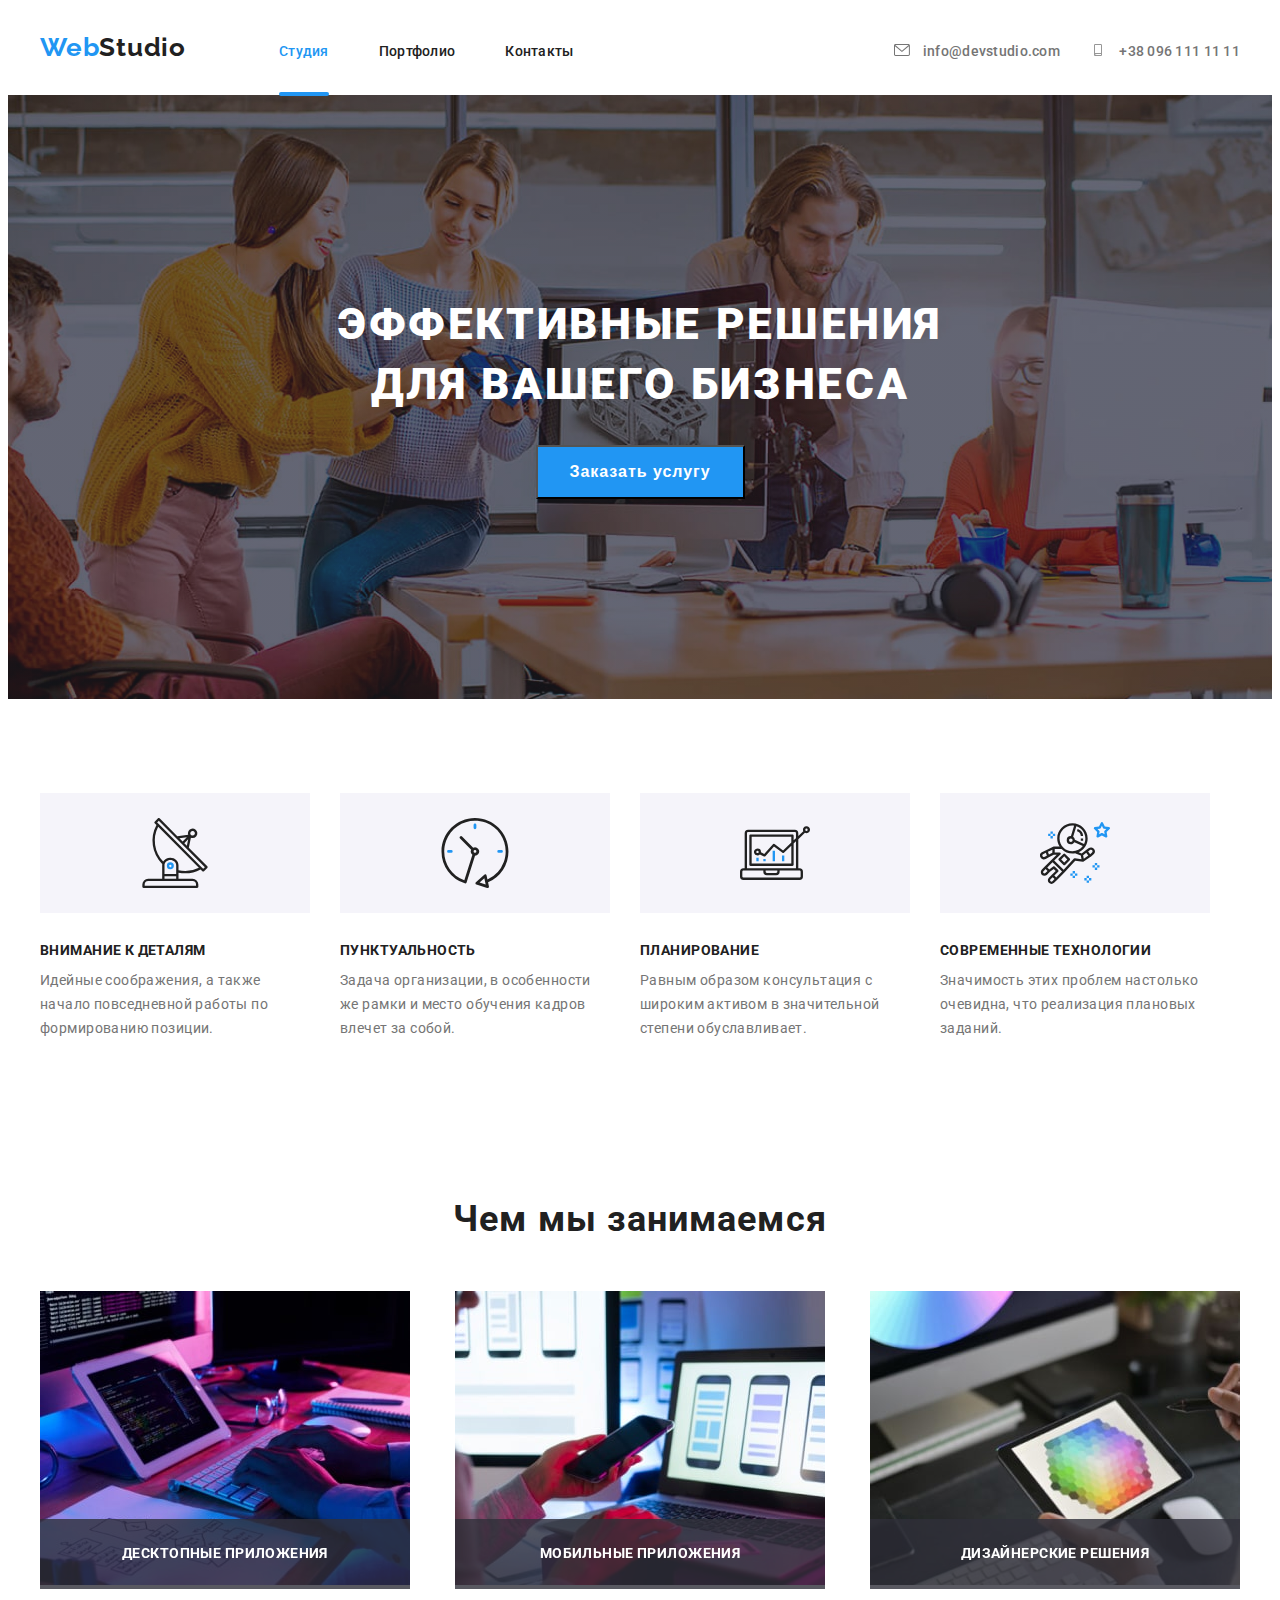
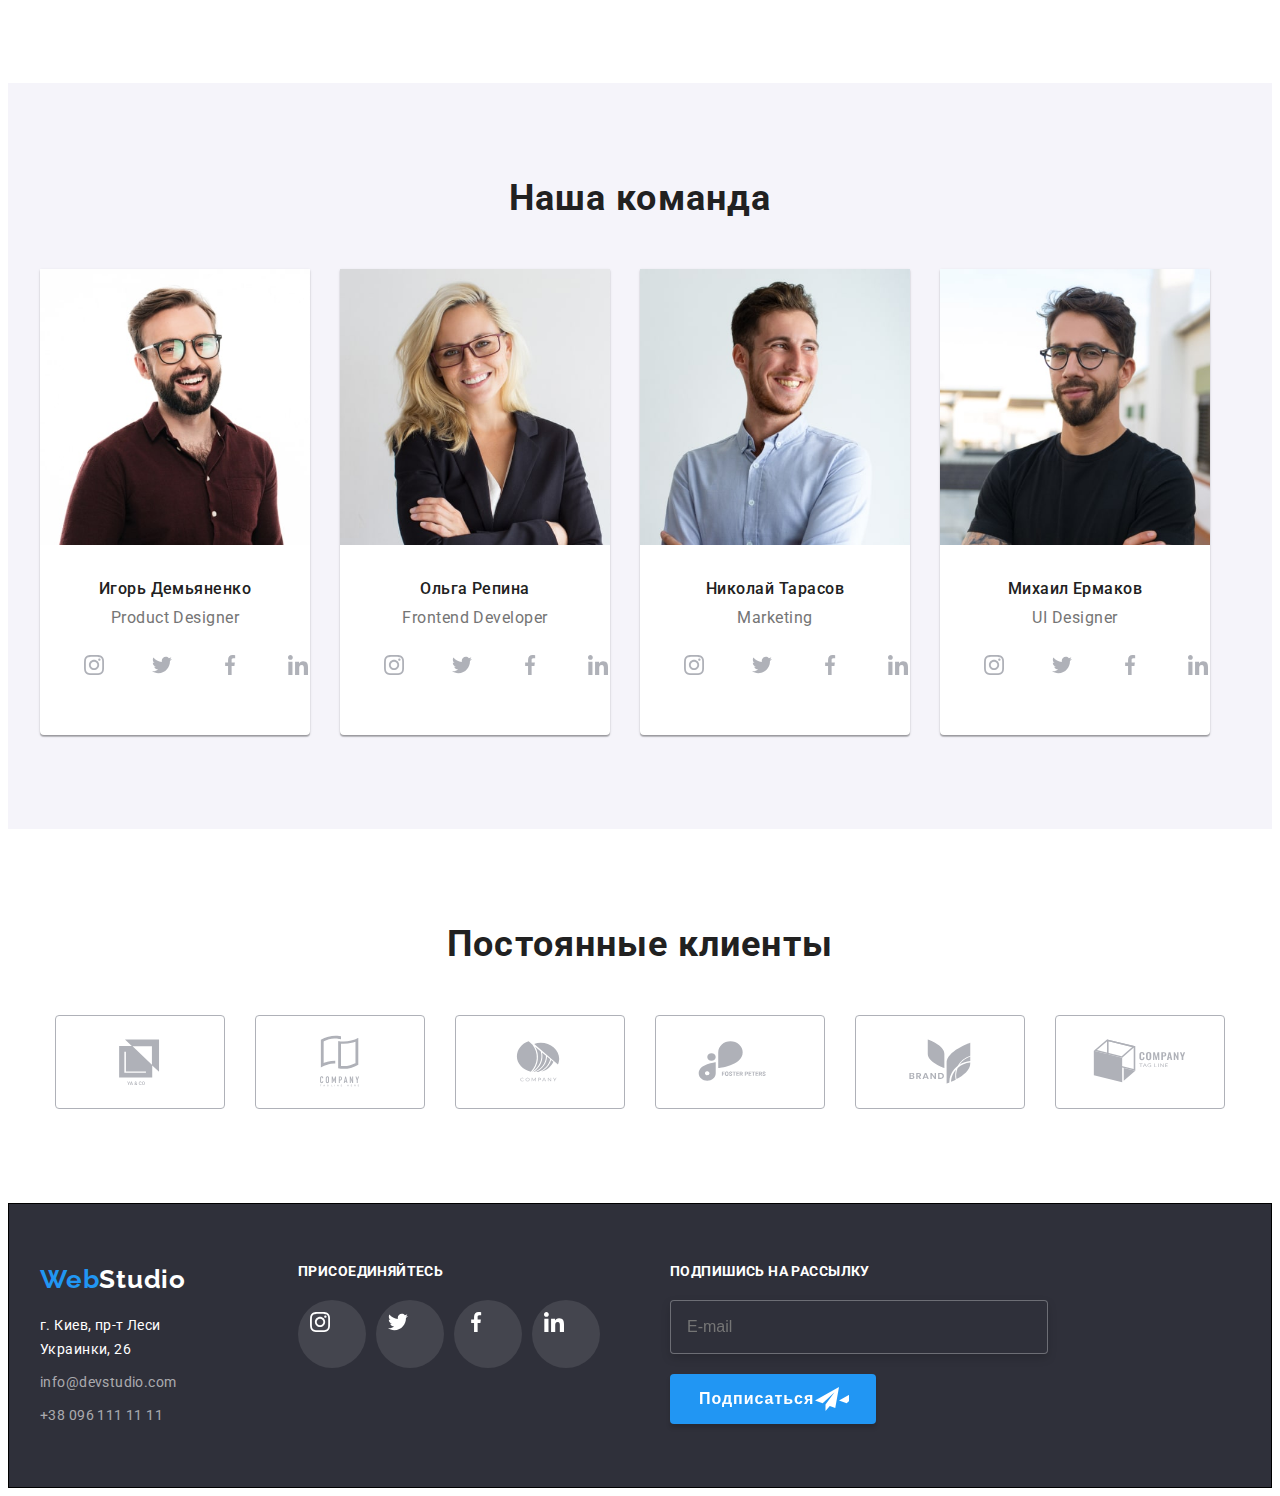
==== commit 63872e66: "Fixed portfolio adapt" ====
--- a/index.html
+++ b/index.html
@@ -590,7 +590,7 @@
       </section>
     </main>
 
-    <footer class="bottom section">
+    <footer class="bottom">
       <div class="container">
         <div class="footer__thumb">
           <div class="footer__left">
--- a/css/main.min.css
+++ b/css/main.min.css
@@ -1,2 +1,2 @@
-:root{--primary-text-color: #212121;--secondary-text-color: #757575;--title-text-color: #ffffff;--accent-color: #2196f3;--primary-white-color: #ffffff;--contact-white-color: rgba(255, 255, 255, 0.6);--border-color: #eee;--border-color-black: #000;--border-color-line: #ececec;--border-color-gray: #afb1b8;--background-white-color: #f5f4fa;--background-black-color: #2f303a;--background-blue-color: rgba(33, 150, 243, 0.9)}h1,h2,h3,p,ul{margin:0;padding:0}body{background-color:var(--primary-white-color);color:var(--primary-text-color);font-family:Roboto, sans-serif;box-sizing:border-box}.title{font-style:normal;font-weight:700;font-size:28px;line-height:1.18;text-align:center;letter-spacing:0.03em}@media screen and (min-width: 768px){.title{font-style:normal;font-weight:700;font-size:28px;line-height:1.18;text-align:center;letter-spacing:0.03em}}@media screen and (min-width: 1200px){.title{margin-bottom:50px;font-style:normal;font-weight:700;font-size:36px;line-height:1.17;text-align:center;letter-spacing:0.03em}}.section{padding-top:60px;padding-bottom:60px}@media screen and (min-width: 1200px){.section{padding-top:94px;padding-bottom:94px}}.container{width:100%;margin:0 auto;padding-left:15px;padding-right:15px}@media screen and (min-width: 480px){.container{width:480px}}@media screen and (min-width: 768px){.container{width:768px}}@media screen and (min-width: 1200px){.container{width:1200px}}.logo{font-family:Raleway;font-weight:700;font-size:24px;line-height:1.17;font-style:normal;letter-spacing:0.03em;color:var(--primary-text-color);text-decoration:none}@media screen and (min-width: 1200px){.logo{font-size:26px}}.logo__span{color:var(--accent-color)}.logo__span-black{color:var(--primary-text-color)}.logo__span-white{color:var(--title-text-color)}.menu__button{display:inline-flex;margin:0;padding:0;border:none;background-color:transparent;cursor:pointer;transition:fill 250ms cubic-bezier(0.4, 0, 0.2, 1)}.menu__button:focus{fill:var(--accent-color)}.menu__button.is-open{position:fixed;z-index:12;top:10px;right:15px;fill:var(--primary-text-color)}@media screen and (min-width: 768px){.menu__button{display:none}}.menu__button .icon-cross{display:none}.menu__button.is-open .icon-cross{display:block}.menu__button.is-open .icon-menu{display:none}.menu__mobile{display:none;position:fixed;top:0;left:0;width:100%;height:100%;background-color:#fff;z-index:-1}.menu__mobile.is-open{display:block;z-index:10}.icon-cross{width:40px;height:40px}.menu__mobile-list{list-style:none}@media screen and (max-width: 768px){.menu__mobile-list{position:absolute;top:48px;left:40px}}@media screen and (min-width: 768px){.menu__mobile-list{display:none}}.menu-list{list-style:none;display:none}@media screen and (min-width: 768px){.menu-list{display:flex}}@media screen and (min-width: 1200px){.menu-list{margin-right:93px}}@media screen and (max-width: 768px){.menu__mobile-item:not(:last-child){margin-bottom:32px}}@media screen and (min-width: 768px){.menu-list__item:not(:last-child){margin-right:50px}}.menu__mobile-link{color:var(--primary-text-color);transition:color 250ms cubic-bezier(0.4, 0, 0.2, 1);font-weight:500;font-size:40px;line-height:1.17;font-style:normal;letter-spacing:0.02em;text-decoration:none}.menu__mobile-link:hover,.menu__mobile-link:focus{color:var(--accent-color);outline:none}@media screen and (min-width: 768px){.menu-list__link{position:relative;color:var(--primary-text-color);transition:color 250ms cubic-bezier(0.4, 0, 0.2, 1);font-weight:500;font-size:14px;line-height:1.14;font-style:normal;letter-spacing:0.02em;text-decoration:none}}.menu__contact{display:block;position:absolute;bottom:48px;left:40px}@media screen and (min-width: 768px){.menu__contact{display:none}}.menu__contact-list{list-style:none;display:flex;flex-direction:column;margin-bottom:64px}.menu__contact-link{color:var(--accent-color);transition:color 250ms cubic-bezier(0.4, 0, 0.2, 1);font-weight:500;line-height:1.17;font-style:normal;letter-spacing:0.02em;text-decoration:none}.menu__contact-link:hover,.menu__contact-link:focus{color:var(--accent-color);outline:none}.menu__contact-icon{fill:var(--secondary-text-color);margin-right:10px}.contact-link:hover .menu__contact-icon,.contact-link:focus .menu__contact-icon{fill:var(--accent-color)}.menu__social-list{list-style:none;display:flex;flex-wrap:wrap}.menu__social-item{display:flex}.menu__social-item:not(:last-child):after{display:block;content:"";width:1px;height:100%;background-color:rgba(33,33,33,0.2);margin:0px 10px}.menu__social-link{text-decoration:none;color:var(--accent-color);font-style:normal;font-weight:500;font-size:18px;line-height:1.22;letter-spacing:0.02em}.tel{font-style:normal;font-weight:500;font-size:34px;line-height:40px;letter-spacing:0.02em;margin-bottom:32px}.mail a{color:var(--secondary-text-color);font-style:normal;font-weight:500;font-size:24px;line-height:1.17;letter-spacing:0.02em}.active{color:var(--accent-color)}@media screen and (min-width: 768px){.active::after{position:absolute;content:"";bottom:-44px;left:0;width:100%;height:4px;background-color:var(--accent-color);border-radius:2px;transition:opacity 250ms cubic-bezier(0.4, 0, 0.2, 1)}}@media screen and (min-width: 1200px){.active::after{bottom:-37px}}.contact{display:none}@media screen and (min-width: 768px){.contact{display:flex}}@media screen and (min-width: 1200px){.contact{display:inline-block}}.contact-list{list-style:none}@media screen and (min-width: 1200px){.contact-list{display:flex;margin-bottom:0}}@media screen and (min-width: 768px){.contact-list__link{color:var(--secondary-text-color);transition:color 250ms cubic-bezier(0.4, 0, 0.2, 1);font-weight:500;font-size:12px;line-height:1.17;font-style:normal;letter-spacing:0.02em;text-decoration:none}.contact-list__link:hover,.contact-list__link:focus{color:var(--accent-color);outline:none}}@media screen and (min-width: 1200px){.contact-list__link{font-size:14px}}@media screen and (min-width: 768px){.contact-list__item{margin-right:0}.contact-list__item:not(:last-child){margin-bottom:10px}}@media screen and (min-width: 1200px){.contact-list__item:not(:last-child){margin-right:30px}}.contact-list__icon{fill:var(--secondary-text-color);margin-right:10px}.contact-list__link:hover .contact-list__icon,.contact-list__link:focus .contact-list__icon{fill:var(--accent-color)}.team__list-icon{list-style:none;display:flex;justify-content:space-between;width:206px;margin-top:16px;margin-left:auto;margin-right:auto}.team__item-link{display:inline-block;width:44px;height:44px;padding:12px;transition:background-color 250ms cubic-bezier(0.4, 0, 0.2, 1),fill 250ms cubic-bezier(0.4, 0, 0.2, 1)}.team__item-link:hover,.team__item-link:focus{background-color:var(--accent-color);border-radius:50px;outline:none}.team__item-svg{height:20px;width:20px;fill:var(--border-color-gray);transition:fill 250ms cubic-bezier(0.4, 0, 0.2, 1)}.team__item-link:hover .team__item-svg,:focus .team__item-svg{fill:var(--primary-white-color)}.btn{font-style:normal;font-weight:700;font-size:16px;line-height:1.9;letter-spacing:0.06em;color:var(--primary-white-color);background-color:var(--accent-color);cursor:pointer}.button-active{margin-top:30px;padding:10px 32px}.backdrop{position:fixed;top:0;left:0;width:100%;height:100%;background-color:rgba(0,0,0,0.2);opacity:1;transform:scale(1);transition:opacity 250ms cubic-bezier(0.4, 0, 0.2, 1),transform 250ms cubic-bezier(0.4, 0, 0.2, 1)}.backdrop.is-hidden{opacity:0;pointer-events:none;transform:scale(2)}.modal{position:absolute;top:50%;left:50%;transform:translate(-50%, -50%);min-height:300px;min-width:300px;padding:15px;background-color:#fff;padding:40px}@media screen and (min-width: 480px){.modal{min-width:450px}}@media screen and (min-width: 768px){.modal{min-width:400px}}.modal-form__close-btn{position:absolute;top:0;right:0;margin:8px;width:30px;height:30px;border-radius:50%;border:1px solid rgba(0,0,0,0.1);background-color:var(--primary-white-color);cursor:pointer;transition:fill 250ms cubic-bezier(0.4, 0, 0.2, 1)}.modal-form__close-btn:hover{fill:var(--accent-color)}.modal-form__field :not(:last-child){margin-bottom:10px}.modal__title{font-style:normal;font-weight:700;font-size:14px;line-height:1.15;text-align:center;letter-spacing:0.03em;color:var(--primary-text-color);margin-bottom:12px}@media screen and (min-width: 480px){.modal__title{font-size:20px}}.modal-form__label{font-style:normal;font-weight:400;font-size:12px;line-height:1.17;letter-spacing:0.01em;margin-bottom:4px;color:var(--secondary-text-color);display:flex;align-items:start}.modal-form__input{width:100%;height:40px;background-color:transparent;border:1px solid rgba(33,33,33,0.2);border-radius:4px;outline:none;padding-left:42px;transition:border-color 250ms cubic-bezier(0.4, 0, 0.2, 1),fill 250ms cubic-bezier(0.4, 0, 0.2, 1)}.modal-form__input:focus{border-color:var(--accent-color)}.modal-form__input:focus+.modal-form__icon{fill:var(--accent-color)}.modal-form__text{width:100%;height:120px;background-color:transparent;border:1px solid rgba(33,33,33,0.2);border-radius:5px;padding:10px 20px;resize:none;color:var(--primary-text-color)}.modal-form__text::placeholder{font-style:normal;font-weight:normal;font-size:12px;line-height:1.2;letter-spacing:0.01em;color:rgba(117,117,117,0.5)}.modal-form__text:focus{border-color:var(--accent-color)}.modal-form__icon{position:absolute;top:50%;transform:translateY(-50%);left:12px;transition:fill 250ms cubic-bezier(0.4, 0, 0.2, 1)}.modal-form__input-wrap{display:block;position:relative}.modal-form__check-text{font-style:normal;font-weight:400;font-size:12px;line-height:1.7;letter-spacing:0.03em;color:var(--secondary-text-color);display:flex;align-items:center;justify-content:center}@media screen and (min-width: 1200px){.modal-form__check-text{font-size:14px}}.modal-form__check-link{color:var(--accent-color)}.modal-form__check-text span{width:15px;height:15px;border-radius:2px;border:1px solid var(--background-black-color);display:flex;margin-right:5px;align-items:center;justify-content:center}.modal-form__icon-check{fill:var(--primary-white-color)}.modal-form__input-check:checked+.modal-form__check-text span{background-color:var(--accent-color);border:none}.visually-hidden{position:absolute;white-space:nowrap;width:1px;height:1px;overflow:hidden;border:0px;padding:0;clip:rect(0 0 0 0);clip-path:inset(50%);margin:-1px}.modal-form__btn{font-style:normal;font-weight:700;font-size:16px;line-height:1.9;text-align:center;letter-spacing:0.06em;color:#ffffff;width:200px;height:50px;background:#188ce8;box-shadow:0px 4px 4px rgba(0,0,0,0.15);border-radius:4px;border:none;outline:none;margin-top:30px;cursor:pointer}.header{padding-top:16px;padding-bottom:16px}@media screen and (min-width: 768px){.header{padding-top:26px;padding-bottom:26px}}@media screen and (min-width: 1200px){.header{padding-top:24px;padding-bottom:25px}}@media screen and (min-width: 768px){.header__info{display:flex;justify-content:space-between;align-items:center}}@media screen and (min-width: 1200px){.header__info{align-items:baseline}}.header__top-info{display:flex;justify-content:space-between;align-items:center}@media screen and (min-width: 1200px){.header__top-info{display:inline-block}}.heading__title{margin:0 auto;font-style:normal;font-weight:900;font-size:26px;line-height:1.62;letter-spacing:0.06em;text-transform:uppercase;color:var(--title-text-color)}@media screen and (min-width: 768px){.heading__title{width:360px}}@media screen and (min-width: 1200px){.heading__title{width:696px;font-size:44px;line-height:1.36}}.heading{text-align:center;padding-top:200px;padding-bottom:200px;background-image:linear-gradient(to right, rgba(47,48,58,0.4), rgba(47,48,58,0.4)),url(../images/hero/overlay-mob-1x-min.jpg);margin:0 auto;max-width:1600px;height:600px;background-size:cover;background-repeat:no-repeat;background-position:center}@media (min-device-pixel-ratio: 2), (-webkit-min-device-pixel-ratio: 2), (min-resolution: 192dpi), (min-resolution: 2dppx){.heading{background-image:linear-gradient(to right, rgba(47,48,58,0.4), rgba(47,48,58,0.4)),url(../images/hero/overlay-mob-2x-min.jpg)}}@media screen and (min-width: 768px){.heading{background-image:linear-gradient(to right, rgba(47,48,58,0.4), rgba(47,48,58,0.4)),url(../images/hero/overlay-tablet-1x-min.jpg);background-image:linear-gradient(to right, rgba(47,48,58,0.4), rgba(47,48,58,0.4)),url(../images/hero/overlay-tablet-2x-min.jpg)}}@media screen and (min-width: 1200px){.heading{background-image:linear-gradient(to right, rgba(47,48,58,0.4), rgba(47,48,58,0.4)),url(../images/hero/overlay-desktop-1x-min.jpg);background-image:linear-gradient(to right, rgba(47,48,58,0.4), rgba(47,48,58,0.4)),url(../images/hero/overlay-desktop-2x-min.jpg)}}.content{padding-top:60px;padding-bottom:60px}.content-list{margin-bottom:-30px}@media screen and (min-width: 768px){.content-list{display:flex;flex-wrap:wrap}}@media screen and (min-width: 1200px){.content-list{display:flex}}.content-list__item{list-style:none;margin-bottom:30px}@media screen and (min-width: 768px){.content-list__item{width:354px}.content-list__item:nth-child(odd){margin-right:30px}}@media screen and (min-width: 1200px){.content-list__item:not(:last-child){margin-right:30px}}@media screen and (min-width: 1200px){.content-list__item{width:270px}}@media screen and (min-width: 1200px){.content-list__item{margin-bottom:0}}.content-list__item:nth-child(1):before{background-image:url(../images/antenna.svg)}.content-list__item:nth-child(2):before{background-image:url(../images/clock.svg)}.content-list__item:nth-child(3):before{background-image:url(../images/diagram.svg)}.content-list__item:nth-child(4):before{background-image:url(../images/astronaut.svg)}.content-list__item:before{display:block;content:"";height:120px;background-color:var(--background-white-color);background-position:center;background-size:70px 70px;background-repeat:no-repeat}.content-list__text{margin-top:30px;padding-bottom:10px;font-style:normal;font-weight:700;font-size:14px;line-height:1.14;letter-spacing:0.03em;text-transform:uppercase;text-align:center}@media screen and (min-width: 768px){.content-list__text{text-align:left}}.content-list__description{color:var(--secondary-text-color);font-size:14px;line-height:1.7;letter-spacing:0.03em;font-weight:400}.gallery{display:none}@media screen and (min-width: 1200px){.gallery{display:block}}@media screen and (min-width: 1200px){.gallery-list{display:flex;justify-content:space-between}}@media screen and (min-width: 1200px){.gallery-list__item{list-style:none;position:relative}}@media screen and (min-width: 1200px){.gallery-list__item>img{display:block}}@media screen and (min-width: 1200px){.gallery-list__item:not(:last-child){margin-right:30px}}@media screen and (min-width: 1200px){.gallery-list__text{position:absolute;bottom:0;left:0;width:100%;height:70px;display:flex;justify-content:center;align-items:center;background-color:rgba(47,48,58,0.8)}}@media screen and (min-width: 1200px){.gallery-list__description{font-style:normal;font-weight:700;font-size:14px;line-height:1.14;letter-spacing:0.03em;text-transform:uppercase;color:var(--primary-white-color)}}.team{background-color:var(--background-white-color)}@media screen and (min-width: 768px){.team__cards{display:flex;flex-wrap:wrap}}@media screen and (min-width: 1200px){.team__cards{display:flex}}.team__card{margin-top:30px;padding-bottom:24px;width:100%;box-shadow:0px 1px 3px rgba(0,0,0,0.12),0px 1px 1px rgba(0,0,0,0.14),0px 2px 1px rgba(0,0,0,0.2);border-radius:0px 0px 4px 4px;background-color:var(--primary-white-color)}.team__card>img{width:100%}@media screen and (min-width: 768px){.team__card{width:354px}.team__card:nth-child(odd){margin-right:30px}}@media screen and (min-width: 1200px){.team__card{width:270px;margin-right:30px;box-shadow:0px 1px 3px rgba(0,0,0,0.12),0px 1px 1px rgba(0,0,0,0.14),0px 2px 1px rgba(0,0,0,0.2);border-radius:0px 0px 4px 4px;background-color:var(--primary-white-color)}.team__card:last-child{margin-right:0}}.team-card__text{padding-top:30px}.team-card__name{margin-bottom:10px;font-style:normal;font-weight:500;font-size:16px;line-height:1.19;text-align:center;letter-spacing:0.03em}.team-card__description{color:var(--secondary-text-color);font-size:16px;line-height:1.19;font-weight:400;text-align:center;letter-spacing:0.03em}.clients__title{margin-bottom:30px;width:100%}.clients-list{list-style:none}@media screen and (min-width: 480px){.clients-list{display:flex;flex-wrap:wrap;justify-content:center}}@media screen and (min-width: 1200px){.clients-list{display:flex;justify-content:center}}.clients-list__item{margin-top:30px}@media screen and (min-width: 480px){.clients-list__item{width:210px}.clients-list__item:nth-child(odd){margin-right:30px}}@media screen and (min-width: 768px){.clients-list__item:nth-child(odd){margin-right:0}.clients-list__item:not(:nth-child(3n)){margin-right:30px}}@media screen and (min-width: 1200px){.clients-list__item{width:170px;margin-top:0}.clients-list__item:not(:last-child){margin-right:30px}}.clients-list__link{border:1px solid var(--border-color-gray);border-radius:4px;display:flex;padding:16px 52px;justify-content:center}.clients-list__link:hover,.clients-list__link:focus{border:1px solid var(--accent-color);outline:none}@media screen and (min-width: 480px){.clients-list__link{padding:16px 52px}}@media screen and (min-width: 1200px){.clients-list__link{padding:16px 32px;transition:fill 250ms cubic-bezier(0.4, 0, 0.2, 1)}}.clients-list__icon{width:106px;height:60px;fill:var(--border-color-gray)}.clients-list__link:hover .clients-list__icon,:focus .clients-list__icon{fill:var(--accent-color)}.bottom{background-color:var(--background-black-color);border:1px solid var(--border-color-black);text-align:center}@media screen and (min-width: 1200px){.bottom{text-align:start}}@media screen and (min-width: 768px){.footer__thumb{display:flex;flex-wrap:wrap;justify-content:center}}@media screen and (min-width: 1200px){.footer__thumb{display:flex;flex-wrap:nowrap;justify-content:center;align-items:baseline}}@media screen and (min-width: 768px){.footer__icon{width:50%;align-self:start}}@media screen and (min-width: 768px){.footer__left{width:50%;align-self:start}}@media screen and (min-width: 1200px){.footer__left{margin-right:70px}}.footer__bottom-text{color:var(--title-text-color);font-style:normal;font-size:14px;line-height:1.7;letter-spacing:0.03em;margin-top:20px}@media screen and (min-width: 1200px){.footer__bottom-link{display:flex;flex-direction:column}}.footer__contact-link{margin-top:9px;display:block;font-style:normal;font-weight:400;font-size:14px;line-height:1.7;text-decoration:none;color:var(--contact-white-color);letter-spacing:0.03em;transition:color 250ms cubic-bezier(0.4, 0, 0.2, 1)}@media screen and (min-width: 1200px){.footer__contact-link:hover,.footer__contact-link:focus{color:var(--accent-color);outline:none}}.footer__list-icon{list-style:none;display:flex;justify-content:center}.footer__link-icon{width:44px;height:44px;padding:12px;background-color:rgba(255,255,255,0.1);border-radius:50%;display:flex;transition:background-color 250ms cubic-bezier(0.4, 0, 0.2, 1)}@media screen and (min-width: 1200px){.footer__link-icon:hover,.footer__link-icon:focus{background-color:var(--accent-color);outline:none}}.footer__item-icon:not(:last-child){margin-right:10px}.footer__icon-svg{height:20px;width:20px;fill:var(--primary-white-color);justify-content:center;align-items:center}.footer__link-icon{fill:var(--primary-white-color)}.footer__icon-invent{margin-top:60px;margin-bottom:20px;font-style:normal;font-weight:700;font-size:14px;line-height:1.14;letter-spacing:0.03em;text-transform:uppercase;color:var(--primary-white-color)}@media screen and (min-width: 768px){.footer__icon-invent{margin-top:0}}@media screen and (min-width: 768px){.footer__right{margin-top:60px}}@media screen and (min-width: 1200px){.footer__right{margin-left:70px;margin-top:0}}@media screen and (min-width: 1200px){.footer__form-block{display:flex;align-items:baseline;width:570px;height:86px}}.footer__form-input{display:inline-block;width:100%;height:50px;background-color:var(--background-black-color);border:1px solid rgba(255,255,255,0.3);border-radius:4px;filter:drop-shadow(0px 4px 4px rgba(0,0,0,0.15));font-weight:400;font-size:16px;line-height:1.25;padding-left:16px}@media screen and (min-width: 1200px){.footer__form-input{width:358px}}.footer__form-btn{margin-top:20px;position:relative;display:inline-block;padding:10px 62px 10px 29px;height:50px;box-shadow:0px 4px 4px rgba(0,0,0,0.15);border-radius:4px;outline:none;border:none;font-style:normal;font-weight:700;font-size:16px;line-height:1.9;letter-spacing:0.06em;color:var(--primary-white-color);background-color:var(--accent-color)}.footer__form-btn::after{display:inline-block;position:absolute;transform:translate(-50%, -50%);top:50%;right:10px;content:"";width:24px;height:24px;background-image:url(../images/icon-send.svg);padding-left:10px}.portfolio__content{border-top:1px solid var(--border-color-line)}.portfolio__list{list-style:none;display:flex;flex-wrap:wrap}.portfolio__list-item{margin-right:30px;margin-bottom:30px;transition:box-shadow 250ms cubic-bezier(0.4, 0, 0.2, 1)}.portfolio__list-item:hover .portfolio__list{transform:translateY(0)}.portfolio__list-item:hover,.portfolio__list-item:focus{box-shadow:0px 1px 1px rgba(0,0,0,0.12),0px 4px 4px rgba(0,0,0,0.06),1px 4px 6px rgba(0,0,0,0.16)}@media screen and (min-width: 768px){.portfolio__list-item{margin-right:0;margin-bottom:30px;display:flex;flex-wrap:wrap;width:354px}.portfolio__list-item:nth-child(2n+1){margin-right:30px}.portfolio__list-item:last-child{margin-bottom:0}}@media screen and (min-width: 1200px){.portfolio__list-item{margin-right:30px}.portfolio__list-item:nth-child(3n){margin-right:0}.portfolio__list-item:hover .portfolio__list-img-text{transform:translateY(0)}.portfolio__list-item:nth-last-child(-n+3){margin-bottom:0px}}.portfolio__list-link{color:var(--primary-text-color);text-decoration:none}.portfolio__list-link:nth-child(-n+3){margin-bottom:30px}@media screen and (min-width: 768px){.portfolio__list-link{display:flex;flex-direction:column}.portfolio__list-link:last-child{margin-bottom:0}}@media screen and (min-width: 1200px){.portfolio__list-link:nth-child(3n){margin-right:0}}.portfolio__list-img{display:block}.portfolio__list-img-text{position:absolute;top:0;left:0;font-style:normal;font-weight:400;font-size:18px;line-height:1.56;letter-spacing:0.03em;color:var(--primary-white-color);background-color:var(--background-blue-color);padding:63px 24px;height:100%;transform:translateY(100%);transition:transform 250ms cubic-bezier(0.4, 0, 0.2, 1)}.portfolio__wrap{position:relative;overflow:hidden}.portfolio__text{padding:20px 24px;border-left-width:1px;border-left-style:solid;border-left-color:var(--border-color);border-bottom-width:1px;border-bottom-style:solid;border-bottom-color:var(--border-color);border-right-width:1px;border-right-style:solid;border-right-color:var(--border-color)}@media screen and (min-width: 768px){.portfolio__text{flex-grow:1}}.portfolio__title{font-style:normal;font-weight:700;font-size:18px;line-height:2;letter-spacing:0.06em}.portfolio__description{color:var(--secondary-text-color);font-size:16px;line-height:1.88;letter-spacing:0.03em}.filter__list{list-style:none;display:flex;flex-wrap:wrap;margin-bottom:40px}@media screen and (min-width: 768px){.filter__list{justify-content:center;flex-wrap:nowrap;margin-bottom:30px}}.filter__list-link{transition:box-shadow 250ms cubic-bezier(0.4, 0, 0.2, 1),background-color 250ms cubic-bezier(0.4, 0, 0.2, 1)}.filter__list-link:nth-child(-n+3){margin-bottom:15px}@media screen and (min-width: 768px){.filter__list-link{margin-bottom:0}}.filter__list-link:hover,.filter__list-link:focus{background-color:var(--accent-color);box-shadow:0px 3px 1px rgba(0,0,0,0.1),0px 1px 2px rgba(0,0,0,0.08),0px 2px 2px rgba(0,0,0,0.12);border-radius:4px}.filter__list-link:not(:last-child){margin-right:8px}@media screen and (min-width: 1200px){.filter__list-link:nth-child(-n+3){margin-bottom:0}}.filter__list-button{font-style:normal;font-weight:500;font-size:16px;line-height:1.63;letter-spacing:0.03em;cursor:pointer;padding:6px 22px;border:none;border-radius:4px;transition:color 250ms cubic-bezier(0.4, 0, 0.2, 1),background-color 250ms cubic-bezier(0.4, 0, 0.2, 1)}.filter__list-button:hover,.filter__list-button:focus{color:var(--primary-white-color);background-color:var(--accent-color);outline:none}
+:root{--primary-text-color: #212121;--secondary-text-color: #757575;--title-text-color: #ffffff;--accent-color: #2196f3;--primary-white-color: #ffffff;--contact-white-color: rgba(255, 255, 255, 0.6);--border-color: #eee;--border-color-black: #000;--border-color-line: #ececec;--border-color-gray: #afb1b8;--background-white-color: #f5f4fa;--background-black-color: #2f303a;--background-blue-color: rgba(33, 150, 243, 0.9)}h1,h2,h3,p,ul{margin:0;padding:0}body{background-color:var(--primary-white-color);color:var(--primary-text-color);font-family:Roboto, sans-serif;box-sizing:border-box}.title{font-style:normal;font-weight:700;font-size:28px;line-height:1.18;text-align:center;letter-spacing:0.03em}@media screen and (min-width: 768px){.title{font-style:normal;font-weight:700;font-size:28px;line-height:1.18;text-align:center;letter-spacing:0.03em}}@media screen and (min-width: 1200px){.title{margin-bottom:50px;font-style:normal;font-weight:700;font-size:36px;line-height:1.17;text-align:center;letter-spacing:0.03em}}.section{padding-top:60px;padding-bottom:60px}@media screen and (min-width: 1200px){.section{padding-top:94px;padding-bottom:94px}}.container{width:100%;margin:0 auto;padding-left:15px;padding-right:15px}@media screen and (min-width: 480px){.container{width:480px}}@media screen and (min-width: 768px){.container{width:768px}}@media screen and (min-width: 1200px){.container{width:1200px}}.logo{font-family:Raleway;font-weight:700;font-size:24px;line-height:1.17;font-style:normal;letter-spacing:0.03em;color:var(--primary-text-color);text-decoration:none}@media screen and (min-width: 1200px){.logo{font-size:26px}}.logo__span{color:var(--accent-color)}.logo__span-black{color:var(--primary-text-color)}.logo__span-white{color:var(--title-text-color)}.menu__button{display:inline-flex;margin:0;padding:0;border:none;background-color:transparent;cursor:pointer;transition:fill 250ms cubic-bezier(0.4, 0, 0.2, 1)}.menu__button:focus{fill:var(--accent-color)}.menu__button.is-open{position:fixed;z-index:12;top:10px;right:15px;fill:var(--primary-text-color)}@media screen and (min-width: 768px){.menu__button{display:none}}.menu__button .icon-cross{display:none}.menu__button.is-open .icon-cross{display:block}.menu__button.is-open .icon-menu{display:none}.menu__mobile{display:none;position:fixed;top:0;left:0;width:100%;height:100%;background-color:#fff;z-index:-1}.menu__mobile.is-open{display:block;z-index:10}.icon-cross{width:40px;height:40px}.menu__mobile-list{list-style:none}@media screen and (max-width: 768px){.menu__mobile-list{position:absolute;top:48px;left:40px}}@media screen and (min-width: 768px){.menu__mobile-list{display:none}}.menu-list{list-style:none;display:none}@media screen and (min-width: 768px){.menu-list{display:flex}}@media screen and (min-width: 1200px){.menu-list{margin-left:93px}}@media screen and (max-width: 768px){.menu__mobile-item:not(:last-child){margin-bottom:32px}}@media screen and (min-width: 768px){.menu-list__item:not(:last-child){margin-right:50px}}.menu__mobile-link{color:var(--primary-text-color);transition:color 250ms cubic-bezier(0.4, 0, 0.2, 1);font-weight:500;font-size:40px;line-height:1.17;font-style:normal;letter-spacing:0.02em;text-decoration:none}.menu__mobile-link:hover,.menu__mobile-link:focus{color:var(--accent-color);outline:none}@media screen and (min-width: 768px){.menu-list__link{position:relative;color:var(--primary-text-color);transition:color 250ms cubic-bezier(0.4, 0, 0.2, 1);font-weight:500;font-size:14px;line-height:1.14;font-style:normal;letter-spacing:0.02em;text-decoration:none}}.menu__contact{display:block;position:absolute;bottom:48px;left:40px}@media screen and (min-width: 768px){.menu__contact{display:none}}.menu__contact-list{list-style:none;display:flex;flex-direction:column;margin-bottom:64px}.menu__contact-link{color:var(--accent-color);transition:color 250ms cubic-bezier(0.4, 0, 0.2, 1);font-weight:500;line-height:1.17;font-style:normal;letter-spacing:0.02em;text-decoration:none}.menu__contact-link:hover,.menu__contact-link:focus{color:var(--accent-color);outline:none}.menu__contact-icon{fill:var(--secondary-text-color);margin-right:10px}.contact-link:hover .menu__contact-icon,.contact-link:focus .menu__contact-icon{fill:var(--accent-color)}.menu__social-list{list-style:none;display:flex;flex-wrap:wrap}.menu__social-item{display:flex}.menu__social-item:not(:last-child):after{display:block;content:"";width:1px;height:100%;background-color:rgba(33,33,33,0.2);margin:0px 10px}.menu__social-link{text-decoration:none;color:var(--accent-color);font-style:normal;font-weight:500;font-size:18px;line-height:1.22;letter-spacing:0.02em}.tel{font-style:normal;font-weight:500;font-size:34px;line-height:40px;letter-spacing:0.02em;margin-bottom:32px}.mail a{color:var(--secondary-text-color);font-style:normal;font-weight:500;font-size:24px;line-height:1.17;letter-spacing:0.02em}.active{color:var(--accent-color)}@media screen and (min-width: 768px){.active::after{position:absolute;content:"";bottom:-44px;left:0;width:100%;height:4px;background-color:var(--accent-color);border-radius:2px;transition:opacity 250ms cubic-bezier(0.4, 0, 0.2, 1)}}@media screen and (min-width: 1200px){.active::after{bottom:-37px}}.contact{display:none}@media screen and (min-width: 768px){.contact{display:flex}}@media screen and (min-width: 1200px){.contact{display:inline-block;margin-left:auto}}.contact-list{list-style:none}@media screen and (min-width: 1200px){.contact-list{display:flex;margin-bottom:0}}@media screen and (min-width: 768px){.contact-list__link{color:var(--secondary-text-color);transition:color 250ms cubic-bezier(0.4, 0, 0.2, 1);font-weight:500;font-size:12px;line-height:1.17;font-style:normal;letter-spacing:0.02em;text-decoration:none}.contact-list__link:hover,.contact-list__link:focus{color:var(--accent-color);outline:none}}@media screen and (min-width: 1200px){.contact-list__link{font-size:14px}}@media screen and (min-width: 768px){.contact-list__item{margin-right:0}.contact-list__item:not(:last-child){margin-bottom:10px}}@media screen and (min-width: 1200px){.contact-list__item:not(:last-child){margin-right:30px}}.contact-list__icon{fill:var(--secondary-text-color);margin-right:10px}.contact-list__link:hover .contact-list__icon,.contact-list__link:focus .contact-list__icon{fill:var(--accent-color)}.team__list-icon{list-style:none;display:flex;justify-content:space-between;width:206px;margin-top:16px;margin-left:auto;margin-right:auto}.team__item-link{display:inline-block;width:44px;height:44px;padding:12px;transition:background-color 250ms cubic-bezier(0.4, 0, 0.2, 1),fill 250ms cubic-bezier(0.4, 0, 0.2, 1)}.team__item-link:hover,.team__item-link:focus{background-color:var(--accent-color);border-radius:50px;outline:none}.team__item-svg{height:20px;width:20px;fill:var(--border-color-gray);transition:fill 250ms cubic-bezier(0.4, 0, 0.2, 1)}.team__item-link:hover .team__item-svg,:focus .team__item-svg{fill:var(--primary-white-color)}.btn{font-style:normal;font-weight:700;font-size:16px;line-height:1.9;letter-spacing:0.06em;color:var(--primary-white-color);background-color:var(--accent-color);cursor:pointer}.button-active{margin-top:30px;padding:10px 32px}.backdrop{position:fixed;top:0;left:0;width:100%;height:100%;background-color:rgba(0,0,0,0.2);opacity:1;transform:scale(1);transition:opacity 250ms cubic-bezier(0.4, 0, 0.2, 1),transform 250ms cubic-bezier(0.4, 0, 0.2, 1)}.backdrop.is-hidden{opacity:0;pointer-events:none;transform:scale(2)}.modal{position:absolute;top:50%;left:50%;transform:translate(-50%, -50%);min-height:300px;min-width:300px;padding:15px;background-color:#fff;padding:40px}@media screen and (min-width: 480px){.modal{min-width:450px}}@media screen and (min-width: 768px){.modal{min-width:400px}}.modal-form__close-btn{position:absolute;top:0;right:0;margin:8px;width:30px;height:30px;border-radius:50%;border:1px solid rgba(0,0,0,0.1);background-color:var(--primary-white-color);cursor:pointer;transition:fill 250ms cubic-bezier(0.4, 0, 0.2, 1)}.modal-form__close-btn:hover{fill:var(--accent-color)}.modal-form__field :not(:last-child){margin-bottom:10px}.modal__title{font-style:normal;font-weight:700;font-size:14px;line-height:1.15;text-align:center;letter-spacing:0.03em;color:var(--primary-text-color);margin-bottom:12px}@media screen and (min-width: 480px){.modal__title{font-size:20px}}.modal-form__label{font-style:normal;font-weight:400;font-size:12px;line-height:1.17;letter-spacing:0.01em;margin-bottom:4px;color:var(--secondary-text-color);display:flex;align-items:start}.modal-form__input{width:100%;height:40px;background-color:transparent;border:1px solid rgba(33,33,33,0.2);border-radius:4px;outline:none;padding-left:42px;transition:border-color 250ms cubic-bezier(0.4, 0, 0.2, 1),fill 250ms cubic-bezier(0.4, 0, 0.2, 1)}.modal-form__input:focus{border-color:var(--accent-color)}.modal-form__input:focus+.modal-form__icon{fill:var(--accent-color)}.modal-form__text{width:100%;height:120px;background-color:transparent;border:1px solid rgba(33,33,33,0.2);border-radius:5px;padding:10px 20px;resize:none;color:var(--primary-text-color)}.modal-form__text::placeholder{font-style:normal;font-weight:normal;font-size:12px;line-height:1.2;letter-spacing:0.01em;color:rgba(117,117,117,0.5)}.modal-form__text:focus{border-color:var(--accent-color)}.modal-form__icon{position:absolute;top:50%;transform:translateY(-50%);left:12px;transition:fill 250ms cubic-bezier(0.4, 0, 0.2, 1)}.modal-form__input-wrap{display:block;position:relative}.modal-form__check-text{font-style:normal;font-weight:400;font-size:12px;line-height:1.7;letter-spacing:0.03em;color:var(--secondary-text-color);display:flex;align-items:center;justify-content:center}@media screen and (min-width: 1200px){.modal-form__check-text{font-size:14px}}.modal-form__check-link{color:var(--accent-color)}.modal-form__check-text span{width:15px;height:15px;border-radius:2px;border:1px solid var(--background-black-color);display:flex;margin-right:5px;align-items:center;justify-content:center}.modal-form__icon-check{fill:var(--primary-white-color)}.modal-form__input-check:checked+.modal-form__check-text span{background-color:var(--accent-color);border:none}.visually-hidden{position:absolute;white-space:nowrap;width:1px;height:1px;overflow:hidden;border:0px;padding:0;clip:rect(0 0 0 0);clip-path:inset(50%);margin:-1px}.modal-form__btn{font-style:normal;font-weight:700;font-size:16px;line-height:1.9;text-align:center;letter-spacing:0.06em;color:#ffffff;width:200px;height:50px;background:#188ce8;box-shadow:0px 4px 4px rgba(0,0,0,0.15);border-radius:4px;border:none;outline:none;margin-top:30px;cursor:pointer}.header{padding-top:16px;padding-bottom:16px}@media screen and (min-width: 768px){.header{padding-top:26px;padding-bottom:26px}}@media screen and (min-width: 1200px){.header{padding-top:24px;padding-bottom:25px}}@media screen and (min-width: 768px){.header__info{display:flex;justify-content:space-between;align-items:center}}@media screen and (min-width: 1200px){.header__info{align-items:baseline}}.header__top-info{display:flex;justify-content:space-between;align-items:center}@media screen and (min-width: 1200px){.header__top-info{display:inline-block}}.heading__title{margin:0 auto;font-style:normal;font-weight:900;font-size:26px;line-height:1.62;letter-spacing:0.06em;text-transform:uppercase;color:var(--title-text-color)}@media screen and (min-width: 768px){.heading__title{width:360px}}@media screen and (min-width: 1200px){.heading__title{width:696px;font-size:44px;line-height:1.36}}.heading{text-align:center;padding-top:118px;padding-bottom:118px;background-image:linear-gradient(to right, rgba(47,48,58,0.4), rgba(47,48,58,0.4)),url(../images/hero/overlay-mob-1x-min.jpg);margin:0 auto;max-width:1600px;background-size:cover;background-repeat:no-repeat;background-position:center}@media (min-device-pixel-ratio: 2), (-webkit-min-device-pixel-ratio: 2), (min-resolution: 192dpi), (min-resolution: 2dppx){.heading{background-image:linear-gradient(to right, rgba(47,48,58,0.4), rgba(47,48,58,0.4)),url(../images/hero/overlay-mob-2x-min.jpg)}}@media screen and (min-width: 768px){.heading{background-image:linear-gradient(to right, rgba(47,48,58,0.4), rgba(47,48,58,0.4)),url(../images/hero/overlay-tablet-1x-min.jpg);background-image:linear-gradient(to right, rgba(47,48,58,0.4), rgba(47,48,58,0.4)),url(../images/hero/overlay-tablet-2x-min.jpg)}}@media screen and (min-width: 1200px){.heading{padding-top:200px;padding-bottom:200px;background-image:linear-gradient(to right, rgba(47,48,58,0.4), rgba(47,48,58,0.4)),url(../images/hero/overlay-desktop-1x-min.jpg);background-image:linear-gradient(to right, rgba(47,48,58,0.4), rgba(47,48,58,0.4)),url(../images/hero/overlay-desktop-2x-min.jpg)}}.content{padding-top:60px;padding-bottom:60px}@media screen and (min-width: 1200px){.content{padding-top:94px;padding-bottom:94px}}.content-list{margin-bottom:-30px}@media screen and (min-width: 768px){.content-list{display:flex;flex-wrap:wrap}}@media screen and (min-width: 1200px){.content-list{display:flex}}.content-list__item{list-style:none;margin-bottom:30px}@media screen and (min-width: 768px){.content-list__item{width:354px}.content-list__item:nth-child(odd){margin-right:30px}}@media screen and (min-width: 1200px){.content-list__item:not(:last-child){margin-right:30px}}@media screen and (min-width: 1200px){.content-list__item{width:270px}}@media screen and (min-width: 1200px){.content-list__item{margin-bottom:0}}.content-list__item:nth-child(1):before{background-image:url(../images/antenna.svg)}.content-list__item:nth-child(2):before{background-image:url(../images/clock.svg)}.content-list__item:nth-child(3):before{background-image:url(../images/diagram.svg)}.content-list__item:nth-child(4):before{background-image:url(../images/astronaut.svg)}.content-list__item:before{display:block;content:"";height:120px;background-color:var(--background-white-color);background-position:center;background-size:70px 70px;background-repeat:no-repeat}.content-list__text{margin-top:30px;padding-bottom:10px;font-style:normal;font-weight:700;font-size:14px;line-height:1.14;letter-spacing:0.03em;text-transform:uppercase;text-align:center}@media screen and (min-width: 768px){.content-list__text{text-align:left}}.content-list__description{color:var(--secondary-text-color);font-size:14px;line-height:1.7;letter-spacing:0.03em;font-weight:400}.gallery{display:none}@media screen and (min-width: 1200px){.gallery{display:block}}@media screen and (min-width: 1200px){.gallery-list{display:flex;justify-content:space-between}}@media screen and (min-width: 1200px){.gallery-list__item{list-style:none;position:relative}}@media screen and (min-width: 1200px){.gallery-list__item>img{display:block}}@media screen and (min-width: 1200px){.gallery-list__item:not(:last-child){margin-right:30px}}@media screen and (min-width: 1200px){.gallery-list__text{position:absolute;bottom:0;left:0;width:100%;height:70px;display:flex;justify-content:center;align-items:center;background-color:rgba(47,48,58,0.8)}}@media screen and (min-width: 1200px){.gallery-list__description{font-style:normal;font-weight:700;font-size:14px;line-height:1.14;letter-spacing:0.03em;text-transform:uppercase;color:var(--primary-white-color)}}.team{background-color:var(--background-white-color)}@media screen and (min-width: 768px){.team__cards{display:flex;flex-wrap:wrap}}@media screen and (min-width: 1200px){.team__cards{display:flex}}.team__card{margin-top:30px;padding-bottom:24px;width:100%;box-shadow:0px 1px 3px rgba(0,0,0,0.12),0px 1px 1px rgba(0,0,0,0.14),0px 2px 1px rgba(0,0,0,0.2);border-radius:0px 0px 4px 4px;background-color:var(--primary-white-color)}.team__card>img{width:100%}@media screen and (min-width: 768px){.team__card{width:354px}.team__card:nth-child(odd){margin-right:30px}}@media screen and (min-width: 1200px){.team__card{width:270px;margin-right:30px;box-shadow:0px 1px 3px rgba(0,0,0,0.12),0px 1px 1px rgba(0,0,0,0.14),0px 2px 1px rgba(0,0,0,0.2);border-radius:0px 0px 4px 4px;background-color:var(--primary-white-color);margin-top:0}.team__card:last-child{margin-right:0}}.team-card__text{padding-top:30px}.team-card__name{margin-bottom:10px;font-style:normal;font-weight:500;font-size:16px;line-height:1.19;text-align:center;letter-spacing:0.03em}.team-card__description{color:var(--secondary-text-color);font-size:16px;line-height:1.19;font-weight:400;text-align:center;letter-spacing:0.03em}.clients__title{margin-bottom:30px;width:100%}@media screen and (min-width: 1200px){.clients__title{margin-bottom:50px}}.clients-list{list-style:none}@media screen and (min-width: 480px){.clients-list{display:flex;flex-wrap:wrap;justify-content:center}}@media screen and (min-width: 1200px){.clients-list{display:flex;justify-content:center}}.clients-list__item{margin-top:30px}@media screen and (min-width: 480px){.clients-list__item{width:210px}.clients-list__item:nth-child(odd){margin-right:30px}}@media screen and (min-width: 768px){.clients-list__item:nth-child(odd){margin-right:0}.clients-list__item:not(:nth-child(3n)){margin-right:30px}}@media screen and (min-width: 1200px){.clients-list__item{width:170px;margin-top:0}.clients-list__item:not(:last-child){margin-right:30px}}.clients-list__link{border:1px solid var(--border-color-gray);border-radius:4px;display:flex;padding:16px 52px;justify-content:center}.clients-list__link:hover,.clients-list__link:focus{border:1px solid var(--accent-color);outline:none}@media screen and (min-width: 480px){.clients-list__link{padding:16px 52px}}@media screen and (min-width: 1200px){.clients-list__link{padding:16px 32px;transition:fill 250ms cubic-bezier(0.4, 0, 0.2, 1)}}.clients-list__icon{width:106px;height:60px;fill:var(--border-color-gray)}.clients-list__link:hover .clients-list__icon,:focus .clients-list__icon{fill:var(--accent-color)}.bottom{background-color:var(--background-black-color);border:1px solid var(--border-color-black);text-align:center}@media screen and (min-width: 1200px){.bottom{text-align:start;padding-top:60px;padding-bottom:60px}}@media screen and (min-width: 768px){.footer__thumb{display:flex;flex-wrap:wrap;justify-content:center}}@media screen and (min-width: 1200px){.footer__thumb{display:flex;flex-wrap:nowrap;justify-content:center;align-items:baseline}}@media screen and (min-width: 768px){.footer__icon{width:50%;align-self:start}}@media screen and (min-width: 768px){.footer__left{width:50%;align-self:start}}@media screen and (min-width: 1200px){.footer__left{margin-right:70px}}.footer__bottom-text{color:var(--title-text-color);font-style:normal;font-size:14px;line-height:1.7;letter-spacing:0.03em;margin-top:20px}@media screen and (min-width: 1200px){.footer__bottom-link{display:flex;flex-direction:column}}.footer__contact-link{margin-top:9px;display:block;font-style:normal;font-weight:400;font-size:14px;line-height:1.7;text-decoration:none;color:var(--contact-white-color);letter-spacing:0.03em;transition:color 250ms cubic-bezier(0.4, 0, 0.2, 1)}@media screen and (min-width: 1200px){.footer__contact-link:hover,.footer__contact-link:focus{color:var(--accent-color);outline:none}}.footer__list-icon{list-style:none;display:flex;justify-content:center}.footer__link-icon{width:44px;height:44px;padding:12px;background-color:rgba(255,255,255,0.1);border-radius:50%;display:flex;transition:background-color 250ms cubic-bezier(0.4, 0, 0.2, 1)}@media screen and (min-width: 1200px){.footer__link-icon:hover,.footer__link-icon:focus{background-color:var(--accent-color);outline:none}}.footer__item-icon:not(:last-child){margin-right:10px}.footer__icon-svg{height:20px;width:20px;fill:var(--primary-white-color);justify-content:center;align-items:center}.footer__link-icon{fill:var(--primary-white-color)}.footer__icon-invent{margin-top:60px;margin-bottom:20px;font-style:normal;font-weight:700;font-size:14px;line-height:1.14;letter-spacing:0.03em;text-transform:uppercase;color:var(--primary-white-color)}@media screen and (min-width: 768px){.footer__icon-invent{margin-top:0}}@media screen and (min-width: 768px){.footer__right{margin-top:60px}}@media screen and (min-width: 1200px){.footer__right{margin-left:70px;margin-top:0}}@media screen and (min-width: 1200px){.footer__form-block{display:flex;align-items:baseline;width:570px;height:86px}}.footer__form-input{display:inline-block;width:100%;height:50px;background-color:var(--background-black-color);border:1px solid rgba(255,255,255,0.3);border-radius:4px;filter:drop-shadow(0px 4px 4px rgba(0,0,0,0.15));font-weight:400;font-size:16px;line-height:1.25;padding-left:16px}@media screen and (min-width: 1200px){.footer__form-input{width:358px}}.footer__form-btn{margin-top:20px;position:relative;display:inline-block;padding:10px 62px 10px 29px;height:50px;box-shadow:0px 4px 4px rgba(0,0,0,0.15);border-radius:4px;outline:none;border:none;font-style:normal;font-weight:700;font-size:16px;line-height:1.9;letter-spacing:0.06em;color:var(--primary-white-color);background-color:var(--accent-color)}.footer__form-btn::after{display:inline-block;position:absolute;transform:translate(-50%, -50%);top:50%;right:10px;content:"";width:24px;height:24px;background-image:url(../images/icon-send.svg);padding-left:10px}.portfolio__content{border-top:1px solid var(--border-color-line)}.portfolio__list{list-style:none;display:flex;flex-wrap:wrap}.portfolio__list-item{margin-right:30px;margin-bottom:30px;transition:box-shadow 250ms cubic-bezier(0.4, 0, 0.2, 1);width:100%}.portfolio__list-item:hover .portfolio__list{transform:translateY(0)}.portfolio__list-item:hover,.portfolio__list-item:focus{box-shadow:0px 1px 1px rgba(0,0,0,0.12),0px 4px 4px rgba(0,0,0,0.06),1px 4px 6px rgba(0,0,0,0.16)}@media screen and (min-width: 480px){.portfolio__list-item{margin-right:0}}@media screen and (min-width: 768px){.portfolio__list-item{margin-right:0;margin-bottom:30px;display:flex;flex-wrap:wrap;width:354px}.portfolio__list-item:nth-child(2n+1){margin-right:30px}.portfolio__list-item:last-child{margin-bottom:0}}@media screen and (min-width: 1200px){.portfolio__list-item{width:370px;margin-right:30px}.portfolio__list-item:nth-child(3n){margin-right:0}.portfolio__list-item:hover .portfolio__list-img-text{transform:translateY(0)}.portfolio__list-item:nth-last-child(-n+3){margin-bottom:0px}}.portfolio__list-link{color:var(--primary-text-color);text-decoration:none}.portfolio__list-link:nth-child(-n+3){margin-bottom:30px}@media screen and (min-width: 768px){.portfolio__list-link{display:flex;flex-direction:column}.portfolio__list-link:last-child{margin-bottom:0}}@media screen and (min-width: 1200px){.portfolio__list-link:nth-child(3n){margin-right:0}}.portfolio__list-img{display:block}.portfolio__list-img-text{position:absolute;top:0;left:0;font-style:normal;font-weight:400;font-size:18px;line-height:1.56;letter-spacing:0.03em;color:var(--primary-white-color);background-color:var(--background-blue-color);padding:63px 24px;height:100%;transform:translateY(100%);transition:transform 250ms cubic-bezier(0.4, 0, 0.2, 1)}.portfolio__wrap{position:relative;overflow:hidden}.portfolio__wrap img{width:100%}.portfolio__text{padding:20px 24px;border-left-width:1px;border-left-style:solid;border-left-color:var(--border-color);border-bottom-width:1px;border-bottom-style:solid;border-bottom-color:var(--border-color);border-right-width:1px;border-right-style:solid;border-right-color:var(--border-color)}@media screen and (min-width: 768px){.portfolio__text{flex-grow:1}}.portfolio__title{font-style:normal;font-weight:700;font-size:18px;line-height:2;letter-spacing:0.06em}.portfolio__description{color:var(--secondary-text-color);font-size:16px;line-height:1.88;letter-spacing:0.03em}.filter__list{list-style:none;display:flex;flex-wrap:wrap;margin-bottom:30px}@media screen and (min-width: 768px){.filter__list{justify-content:center;flex-wrap:nowrap;margin-bottom:30px}}@media screen and (min-width: 1200px){.filter__list{margin-bottom:50px}}.filter__list-link{transition:box-shadow 250ms cubic-bezier(0.4, 0, 0.2, 1),background-color 250ms cubic-bezier(0.4, 0, 0.2, 1)}.filter__list-link:nth-child(-n+3){margin-bottom:15px}@media screen and (min-width: 768px){.filter__list-link{margin-bottom:0}}.filter__list-link:hover,.filter__list-link:focus{background-color:var(--accent-color);box-shadow:0px 3px 1px rgba(0,0,0,0.1),0px 1px 2px rgba(0,0,0,0.08),0px 2px 2px rgba(0,0,0,0.12);border-radius:4px}.filter__list-link:not(:last-child){margin-right:8px}@media screen and (min-width: 1200px){.filter__list-link:nth-child(-n+3){margin-bottom:0}}.filter__list-button{font-style:normal;font-weight:500;font-size:16px;line-height:1.63;letter-spacing:0.03em;cursor:pointer;padding:6px 22px;border:none;border-radius:4px;transition:color 250ms cubic-bezier(0.4, 0, 0.2, 1),background-color 250ms cubic-bezier(0.4, 0, 0.2, 1)}.filter__list-button:hover,.filter__list-button:focus{color:var(--primary-white-color);background-color:var(--accent-color);outline:none}
 /*# sourceMappingURL=main.min.css.map */